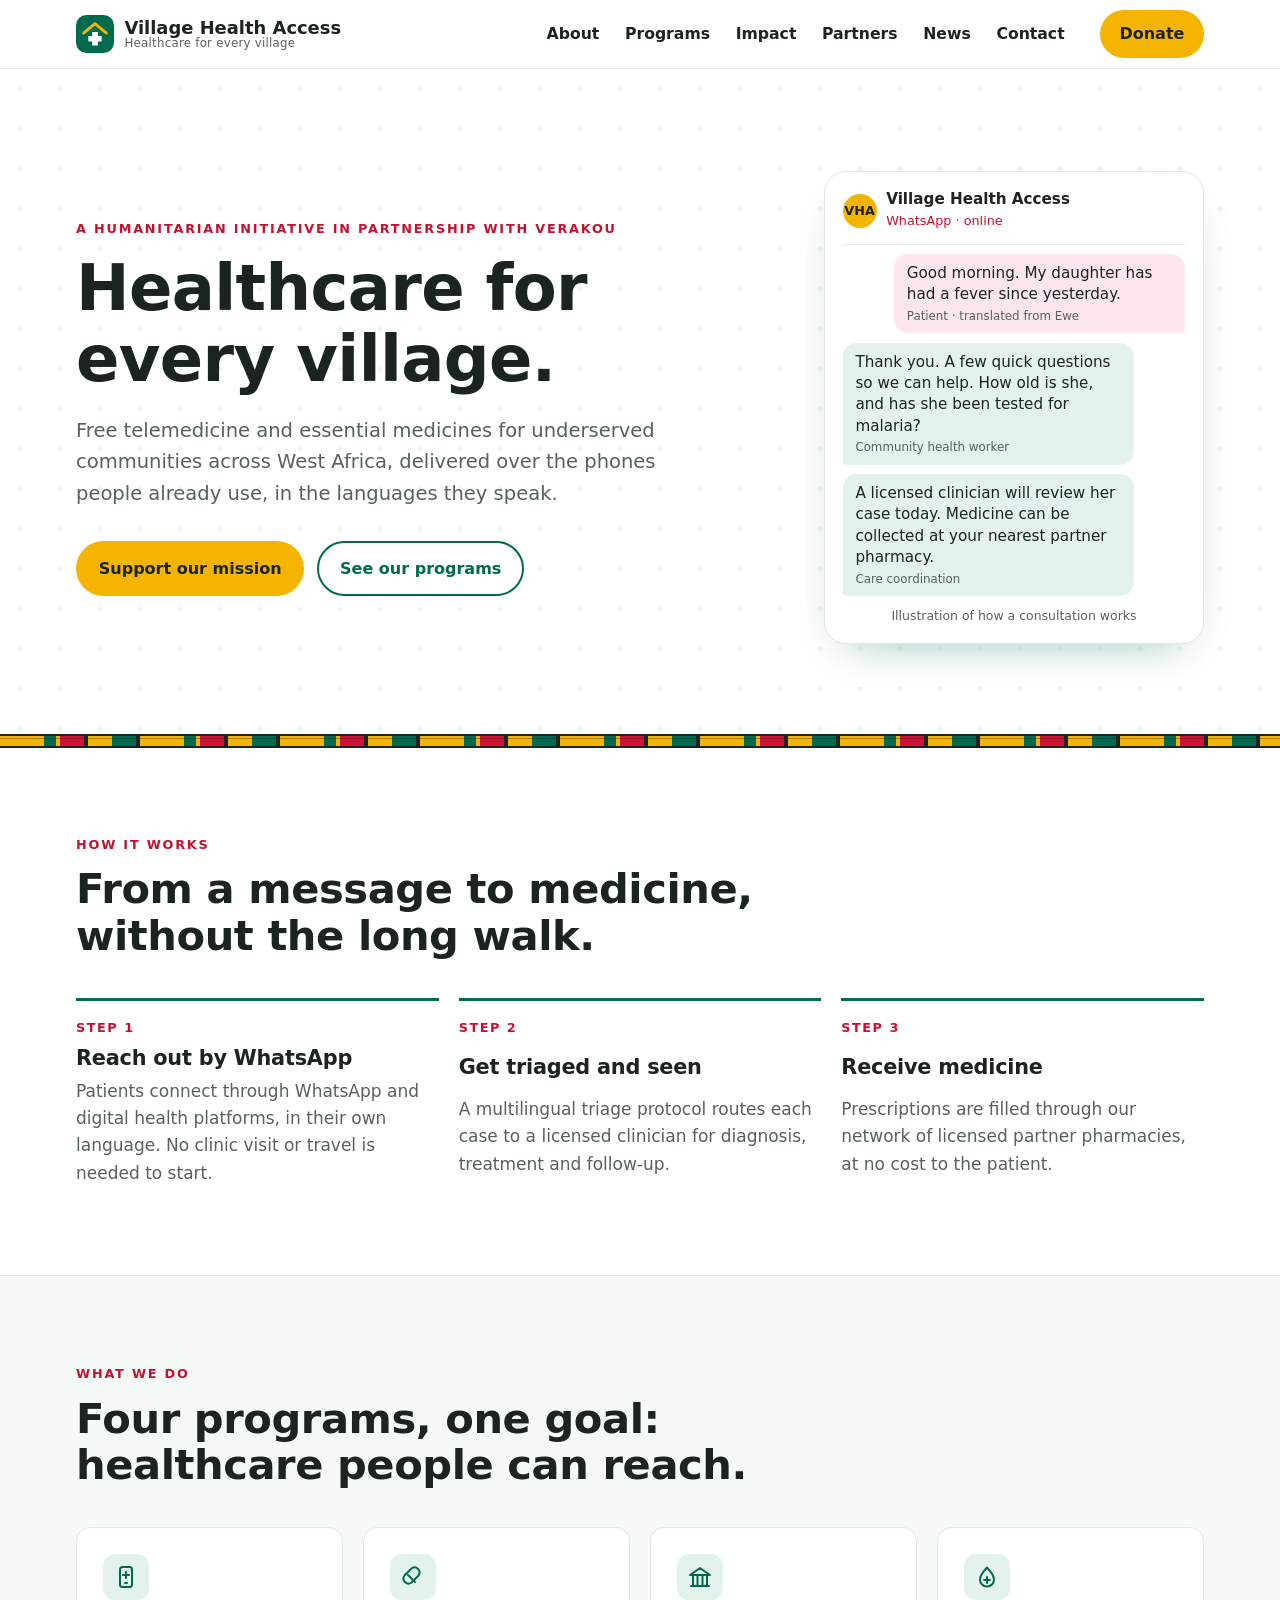
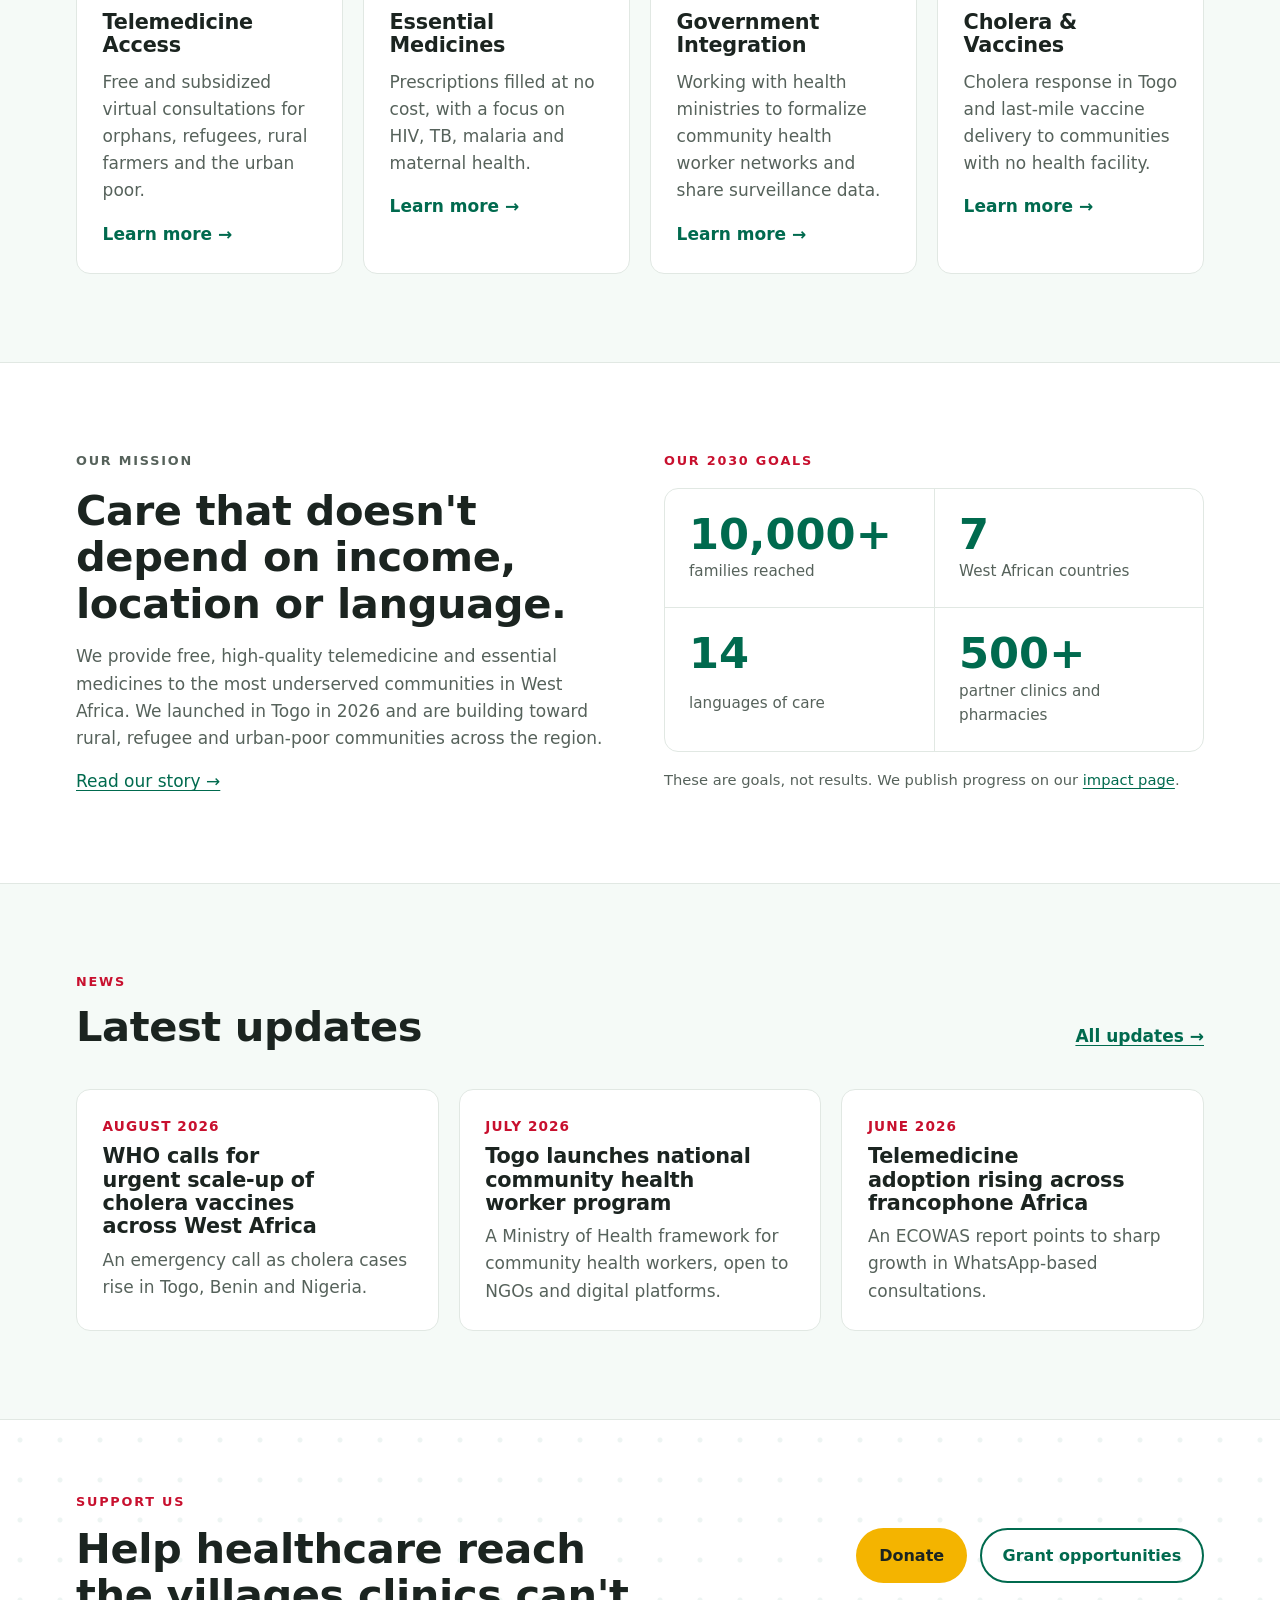
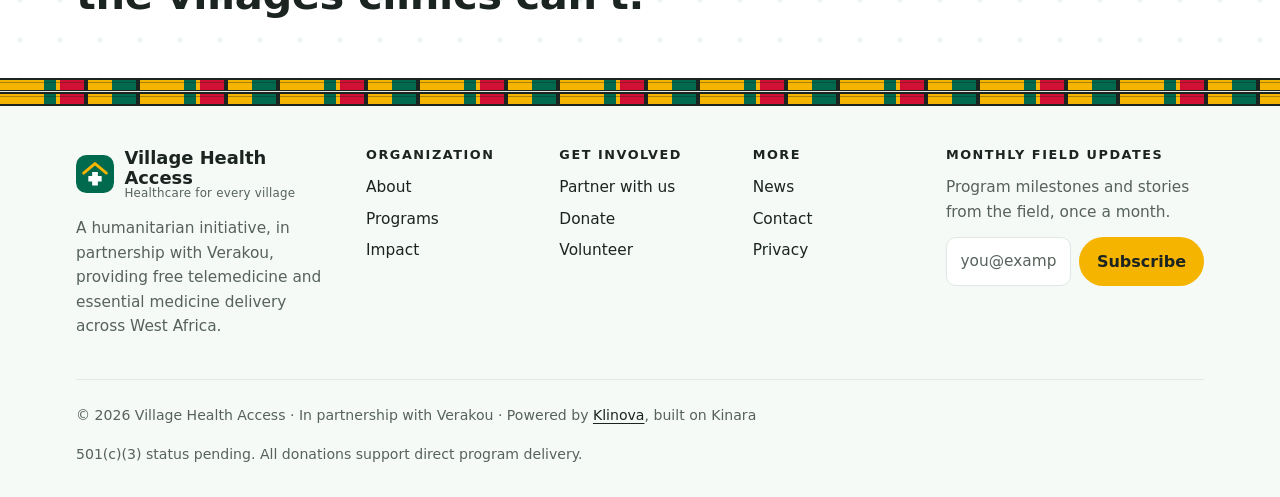
==== site/index.html @ e3d6b2ac "New Village Health Access website Co-Authored-By: Claude Opus 5.5 <noreply@anthropic.com> Claude-Ses" ====
<!doctype html>
<html lang="en">
<head>
<meta charset="utf-8">
<meta name="viewport" content="width=device-width, initial-scale=1, viewport-fit=cover">
<title>Village Health Access | Healthcare for every village</title>
<meta name="description" content="Free telemedicine and essential medicine delivery for underserved communities across West Africa. A humanitarian initiative launched in Togo in 2026.">
<link rel="canonical" href="https://villagehealthaccess.org/">
<meta property="og:type" content="website">
<meta property="og:site_name" content="Village Health Access">
<meta property="og:title" content="Village Health Access | Healthcare for every village">
<meta property="og:description" content="Free telemedicine and essential medicine delivery for underserved communities across West Africa. A humanitarian initiative launched in Togo in 2026.">
<meta property="og:url" content="https://villagehealthaccess.org/">
<meta property="og:image" content="https://villagehealthaccess.org/og.png">
<meta property="og:image:width" content="1200">
<meta property="og:image:height" content="630">
<meta property="og:image:alt" content="Village Health Access: healthcare for every village">
<meta name="twitter:card" content="summary_large_image">
<meta name="twitter:site" content="@villagehealthacc">
<meta name="theme-color" content="#ffffff">
<link rel="icon" href="/favicon.svg" type="image/svg+xml">
<link rel="apple-touch-icon" href="/apple-touch-icon.png">
<link rel="preload" href="/fonts/bricolage-grotesque-latin.woff2" as="font" type="font/woff2" crossorigin><link rel="preload" href="/fonts/source-sans-3-latin.woff2" as="font" type="font/woff2" crossorigin>
<style>@font-face {
  font-family: 'Bricolage Grotesque';
  font-style: normal;
  font-weight: 500 800;
  font-stretch: 100%;
  font-display: swap;
  src: url(/fonts/bricolage-grotesque-latin-ext.woff2) format('woff2');
  unicode-range: U+0100-02BA, U+02BD-02C5, U+02C7-02CC, U+02CE-02D7, U+02DD-02FF, U+0304, U+0308, U+0329, U+1D00-1DBF, U+1E00-1E9F, U+1EF2-1EFF, U+2020, U+20A0-20AB, U+20AD-20C4, U+2113, U+2C60-2C7F, U+A720-A7FF;
}
@font-face {
  font-family: 'Bricolage Grotesque';
  font-style: normal;
  font-weight: 500 800;
  font-stretch: 100%;
  font-display: swap;
  src: url(/fonts/bricolage-grotesque-latin.woff2) format('woff2');
  unicode-range: U+0000-00FF, U+0131, U+0152-0153, U+02BB-02BC, U+02C6, U+02DA, U+02DC, U+0304, U+0308, U+0329, U+2000-206F, U+20AC, U+2122, U+2191, U+2193, U+2212, U+2215, U+FEFF, U+FFFD;
}
@font-face {
  font-family: 'Source Sans 3';
  font-style: normal;
  font-weight: 400;
  font-display: swap;
  src: url(/fonts/source-sans-3-latin-ext.woff2) format('woff2');
  unicode-range: U+0100-02BA, U+02BD-02C5, U+02C7-02CC, U+02CE-02D7, U+02DD-02FF, U+0304, U+0308, U+0329, U+1D00-1DBF, U+1E00-1E9F, U+1EF2-1EFF, U+2020, U+20A0-20AB, U+20AD-20C4, U+2113, U+2C60-2C7F, U+A720-A7FF;
}
@font-face {
  font-family: 'Source Sans 3';
  font-style: normal;
  font-weight: 400;
  font-display: swap;
  src: url(/fonts/source-sans-3-latin.woff2) format('woff2');
  unicode-range: U+0000-00FF, U+0131, U+0152-0153, U+02BB-02BC, U+02C6, U+02DA, U+02DC, U+0304, U+0308, U+0329, U+2000-206F, U+20AC, U+2122, U+2191, U+2193, U+2212, U+2215, U+FEFF, U+FFFD;
}
@font-face {
  font-family: 'Source Sans 3';
  font-style: normal;
  font-weight: 500;
  font-display: swap;
  src: url(/fonts/source-sans-3-latin-ext.woff2) format('woff2');
  unicode-range: U+0100-02BA, U+02BD-02C5, U+02C7-02CC, U+02CE-02D7, U+02DD-02FF, U+0304, U+0308, U+0329, U+1D00-1DBF, U+1E00-1E9F, U+1EF2-1EFF, U+2020, U+20A0-20AB, U+20AD-20C4, U+2113, U+2C60-2C7F, U+A720-A7FF;
}
@font-face {
  font-family: 'Source Sans 3';
  font-style: normal;
  font-weight: 500;
  font-display: swap;
  src: url(/fonts/source-sans-3-latin.woff2) format('woff2');
  unicode-range: U+0000-00FF, U+0131, U+0152-0153, U+02BB-02BC, U+02C6, U+02DA, U+02DC, U+0304, U+0308, U+0329, U+2000-206F, U+20AC, U+2122, U+2191, U+2193, U+2212, U+2215, U+FEFF, U+FFFD;
}
@font-face {
  font-family: 'Source Sans 3';
  font-style: normal;
  font-weight: 600;
  font-display: swap;
  src: url(/fonts/source-sans-3-latin-ext.woff2) format('woff2');
  unicode-range: U+0100-02BA, U+02BD-02C5, U+02C7-02CC, U+02CE-02D7, U+02DD-02FF, U+0304, U+0308, U+0329, U+1D00-1DBF, U+1E00-1E9F, U+1EF2-1EFF, U+2020, U+20A0-20AB, U+20AD-20C4, U+2113, U+2C60-2C7F, U+A720-A7FF;
}
@font-face {
  font-family: 'Source Sans 3';
  font-style: normal;
  font-weight: 600;
  font-display: swap;
  src: url(/fonts/source-sans-3-latin.woff2) format('woff2');
  unicode-range: U+0000-00FF, U+0131, U+0152-0153, U+02BB-02BC, U+02C6, U+02DA, U+02DC, U+0304, U+0308, U+0329, U+2000-206F, U+20AC, U+2122, U+2191, U+2193, U+2212, U+2215, U+FEFF, U+FFFD;
}
@font-face {
  font-family: 'Source Sans 3';
  font-style: normal;
  font-weight: 700;
  font-display: swap;
  src: url(/fonts/source-sans-3-latin-ext.woff2) format('woff2');
  unicode-range: U+0100-02BA, U+02BD-02C5, U+02C7-02CC, U+02CE-02D7, U+02DD-02FF, U+0304, U+0308, U+0329, U+1D00-1DBF, U+1E00-1E9F, U+1EF2-1EFF, U+2020, U+20A0-20AB, U+20AD-20C4, U+2113, U+2C60-2C7F, U+A720-A7FF;
}
@font-face {
  font-family: 'Source Sans 3';
  font-style: normal;
  font-weight: 700;
  font-display: swap;
  src: url(/fonts/source-sans-3-latin.woff2) format('woff2');
  unicode-range: U+0000-00FF, U+0131, U+0152-0153, U+02BB-02BC, U+02C6, U+02DA, U+02DC, U+0304, U+0308, U+0329, U+2000-206F, U+20AC, U+2122, U+2191, U+2193, U+2212, U+2215, U+FEFF, U+FFFD;
}
/* Layout concept: one even indigo family. Soft tinted "adire" bands over a cool clean ground; content in a 1160px column; gold for calls to action, green for figures, a woven kente stripe as the signature. */
:root {
  --ink: #1b2420;
  --muted: #56625b;
  --bg: #ffffff;
  --surface: #ffffff;
  --line: #e1e8e3;
  --indigo: #006a4e;
  --indigo-deep: #004d38;
  --indigo-soft: #e3f2ec;
  --gold: #f4b400;
  --gold-ink: #1b2420;
  --leaf: #c8102e;
  --leaf-soft: #fde7ea;
  --band: #ffffff;
  --tint: #f5faf7;
  --red: #d21034;
  --on-indigo: #ffffff;
  --on-indigo-muted: #d6efe3;
  --ph-bg: #fff4d6;
  --ph-line: #c98a00;
  --link: #006a4e;
  --font-display: "Bricolage Grotesque", "Segoe UI", system-ui, sans-serif;
  --font-body: "Source Sans 3", "Segoe UI", system-ui, -apple-system, sans-serif;
  --radius: 14px;
  --wrap: 1160px;
}
@media (prefers-color-scheme: dark) {
  :root:not([data-theme="light"]) {
    --ink: #eef3f0; --muted: #a9b7af; --bg: #0f1412; --surface: #161d1a; --line: #2a3530;
    --indigo: #3fbf8f; --indigo-deep: #0a0f0d; --indigo-soft: #17302a;
    --gold: #ffd633; --gold-ink: #111612; --leaf: #ff6b7f; --leaf-soft: #3a1a20; --band: #0f1412; --tint: #131a17; --red: #ff4d63;
    --on-indigo: #0a120e; --on-indigo-muted: #a9b7af; --ph-bg: #3a2d08; --ph-line: #e0a52a; --link: #6fd3ad;
    color-scheme: dark;
  }
}
:root[data-theme="dark"] {
  --ink: #eef3f0; --muted: #a9b7af; --bg: #0f1412; --surface: #161d1a; --line: #2a3530;
    --indigo: #3fbf8f; --indigo-deep: #0a0f0d; --indigo-soft: #17302a;
    --gold: #ffd633; --gold-ink: #111612; --leaf: #ff6b7f; --leaf-soft: #3a1a20; --band: #0f1412; --tint: #131a17; --red: #ff4d63;
    --on-indigo: #0a120e; --on-indigo-muted: #a9b7af; --ph-bg: #3a2d08; --ph-line: #e0a52a; --link: #6fd3ad;
  color-scheme: dark;
}

* { box-sizing: border-box; }
html { scroll-behavior: smooth; }
@media (prefers-reduced-motion: reduce) { html { scroll-behavior: auto; } * { transition: none !important; } }
body {
  margin: 0; background: var(--bg); color: var(--ink);
  font-family: var(--font-body); font-size: 1.0625rem; line-height: 1.6;
  -webkit-font-smoothing: antialiased;
}
img, svg { max-width: 100%; }
a { color: var(--link); text-underline-offset: 3px; }
a:focus-visible, button:focus-visible, input:focus-visible, select:focus-visible, textarea:focus-visible {
  outline: 3px solid var(--gold); outline-offset: 2px; border-radius: 6px;
}
h1, h2, h3, h4 { font-family: var(--font-display); line-height: 1.12; margin: 0; text-wrap: balance; letter-spacing: -0.01em; }
h1 { font-size: clamp(2.3rem, 5.4vw, 4rem); font-weight: 700; }
h2 { font-size: clamp(1.75rem, 3.4vw, 2.6rem); font-weight: 700; }
h3 { font-size: 1.3rem; font-weight: 650; }
p { margin: 0; }
.wrap {
  max-width: var(--wrap); margin: 0 auto;
  padding-left: max(16px, env(safe-area-inset-left, 0px));
  padding-right: max(16px, env(safe-area-inset-right, 0px));
}
.eyebrow {
  font-size: .8rem; font-weight: 700; letter-spacing: .14em; text-transform: uppercase; color: var(--leaf);
}
.lead { font-size: 1.22rem; color: var(--muted); max-width: 62ch; }
.prose { display: grid; gap: 1rem; max-width: 66ch; }
.prose p { color: var(--muted); }
.muted { color: var(--muted); }
.small { font-size: .92rem; }

/* placeholder marker: anything Donald still needs to supply */
.ph {
  background: var(--ph-bg); border: 1px dashed var(--ph-line); border-radius: 6px;
  padding: .05em .4em; font-size: .92em; color: var(--ink);
}
.ph::before { content: "To confirm: "; font-weight: 700; }

/* skip + header */
.skip { position: absolute; left: -999px; top: 0; background: var(--gold); color: var(--gold-ink); padding: .6rem 1rem; z-index: 50; }
.skip:focus { left: 1rem; top: 1rem; }
body::before { content: ""; position: fixed; inset: 0 0 auto; height: env(safe-area-inset-top, 0px); z-index: 30; background: var(--surface); }
.site-header {
  position: sticky; top: env(safe-area-inset-top, 0px); z-index: 20;
  background: color-mix(in srgb, var(--surface) 92%, transparent);
  backdrop-filter: saturate(1.4) blur(10px);
  border-bottom: 1px solid var(--line);
}
.nav { display: flex; align-items: center; gap: 1.5rem; min-height: 68px; }
.brand { display: flex; align-items: center; gap: .65rem; text-decoration: none; color: var(--ink) !important; font-family: var(--font-display); font-weight: 700; font-size: 1.12rem; line-height: 1.1; }
.brand svg { width: 38px; height: 38px; flex: none; }
.brand small { display: block; font-family: var(--font-body); font-weight: 500; font-size: .74rem; color: var(--muted); letter-spacing: .02em; }
.nav-links { display: flex; gap: .2rem; margin-left: auto; list-style: none; padding: 0; margin-top: 0; margin-bottom: 0; }
.nav-links a {
  display: block; padding: .5rem .7rem; border-radius: 8px; text-decoration: none;
  color: var(--ink) !important; font-weight: 600; font-size: .98rem;
}
.nav-links a:hover { background: var(--indigo-soft); }
.nav-links a[aria-current="page"] { color: var(--leaf) !important; }
.menu-btn { display: none; margin-left: auto; background: none; border: 1px solid var(--line); border-radius: 10px; padding: .5rem .75rem; color: var(--ink); font: inherit; font-weight: 600; cursor: pointer; }

.btn {
  display: inline-flex; align-items: center; gap: .5rem; padding: .8rem 1.3rem; border-radius: 999px;
  font-weight: 700; font-size: 1rem; text-decoration: none; border: 2px solid transparent; cursor: pointer;
  font-family: var(--font-body); transition: transform .15s ease, background .15s ease;
}
.btn:hover { transform: translateY(-1px); }
.btn-gold { background: var(--gold); color: var(--gold-ink) !important; }
.btn-gold:hover { background: color-mix(in srgb, var(--gold) 88%, white); }
.btn-ghost { border-color: currentColor; color: var(--on-indigo) !important; background: transparent; }
.btn-line { border-color: var(--indigo); color: var(--indigo) !important; background: transparent; }
:root[data-theme="dark"] .btn-line { border-color: var(--on-indigo-muted); color: var(--ink) !important; }
@media (prefers-color-scheme: dark) { :root:not([data-theme="light"]) .btn-line { border-color: var(--on-indigo-muted); color: var(--ink) !important; } }
.nav .btn { padding: .6rem 1.1rem; }

/* hero band with adire-style resist-dye pattern */
.band {
  background-color: var(--indigo);
  background-image:
    radial-gradient(circle at 50% 50%, rgba(255,255,255,.07) 0 3px, transparent 4px),
    repeating-linear-gradient(45deg, rgba(255,255,255,.035) 0 2px, transparent 2px 22px),
    repeating-linear-gradient(-45deg, rgba(255,255,255,.035) 0 2px, transparent 2px 22px),
    linear-gradient(160deg, var(--indigo) 0%, var(--indigo-deep) 100%);
  background-size: 44px 44px, auto, auto, auto;
  color: var(--on-indigo);
}
.band .eyebrow { color: var(--gold); }
.band .lead { color: var(--on-indigo-muted); }
.band a:not(.btn) { color: var(--on-indigo); }
.hero { padding-block: clamp(3.5rem, 8vw, 6.5rem); }
.hero-grid { display: grid; grid-template-columns: 1.25fr .9fr; gap: 3rem; align-items: center; }
.hero-grid > * { min-width: 0; }
.hero h1 { margin-top: .8rem; }
.hero .lead { margin-top: 1.2rem; }
.actions { display: flex; flex-wrap: wrap; gap: .8rem; margin-top: 2rem; }
.page-hero { padding-block: clamp(3rem, 6vw, 4.5rem); }
.page-hero h1 { font-size: clamp(2rem, 4.6vw, 3.2rem); margin-top: .7rem; max-width: 22ch; }
.page-hero .lead { margin-top: 1rem; }

/* WhatsApp consultation mock in hero */
.chat {
  background: var(--surface); color: var(--ink); border-radius: 22px; padding: 1.1rem; max-width: 380px; margin-left: auto;
  box-shadow: 0 30px 60px -20px rgba(5, 8, 30, .55); display: grid; gap: .6rem; font-size: .95rem;
}
.chat-head { display: flex; align-items: center; gap: .6rem; padding-bottom: .7rem; border-bottom: 1px solid var(--line); }
.chat-head .dot { width: 34px; height: 34px; border-radius: 50%; background: var(--leaf); display: grid; place-items: center; color: #fff; font-weight: 700; font-size: .8rem; }
.chat-head b { display: block; line-height: 1.2; }
.chat-head span { font-size: .8rem; color: var(--leaf); }
.msg { padding: .55rem .8rem; border-radius: 14px; max-width: 85%; line-height: 1.4; }
.msg.in { background: var(--indigo-soft); border-bottom-left-radius: 4px; }
.msg.out { background: var(--leaf-soft); margin-left: auto; border-bottom-right-radius: 4px; }
.msg i { display: block; font-style: normal; font-size: .74rem; color: var(--muted); margin-top: .15rem; }
.chat-note { font-size: .78rem; color: var(--muted); text-align: center; }

/* sections */
.section { padding-block: clamp(3.5rem, 7vw, 5.5rem); }
.section-alt { background: var(--surface); border-block: 1px solid var(--line); }
.section-head { display: grid; gap: .7rem; margin-bottom: 2.4rem; max-width: 60ch; }
.grid { display: grid; gap: 1.25rem; }
.g2 { grid-template-columns: repeat(2, minmax(0, 1fr)); }
.g3 { grid-template-columns: repeat(3, minmax(0, 1fr)); }
.g4 { grid-template-columns: repeat(4, minmax(0, 1fr)); }
.card {
  background: var(--surface); border: 1px solid var(--line); border-radius: var(--radius);
  padding: 1.6rem; display: grid; gap: .7rem; align-content: start;
}
.section-alt .card { background: var(--bg); }
.card p { color: var(--muted); }
.card .more { font-weight: 700; text-decoration: none; margin-top: .3rem; }
.icon { width: 46px; height: 46px; border-radius: 12px; display: grid; place-items: center; background: var(--indigo-soft); color: var(--indigo); }
:root[data-theme="dark"] .icon { color: var(--gold); }
@media (prefers-color-scheme: dark) { :root:not([data-theme="light"]) .icon { color: var(--gold); } }
.icon svg { width: 24px; height: 24px; }

/* steps: real sequence of care */
.steps { display: grid; grid-template-columns: repeat(3, minmax(0, 1fr)); gap: 1.25rem; counter-reset: s; list-style: none; padding: 0; margin: 0; }
.steps li { counter-increment: s; border-top: 3px solid var(--leaf); padding-top: 1.1rem; display: grid; gap: .5rem; }
.steps li::before { content: "Step " counter(s); font-size: .8rem; font-weight: 700; letter-spacing: .12em; text-transform: uppercase; color: var(--leaf); }
.steps p { color: var(--muted); }

/* goals strip */
.goals { display: grid; grid-template-columns: repeat(4, minmax(0, 1fr)); gap: 0; border: 1px solid var(--line); border-radius: var(--radius); background: var(--surface); overflow: hidden; }
.goal { padding: 1.5rem; border-left: 1px solid var(--line); display: grid; gap: .2rem; }
.goal:first-child { border-left: 0; }
.goal b { font-family: var(--font-display); font-size: clamp(2rem, 3.6vw, 2.7rem); line-height: 1; color: var(--indigo); font-variant-numeric: tabular-nums; }
:root[data-theme="dark"] .goal b { color: var(--gold); }
@media (prefers-color-scheme: dark) { :root:not([data-theme="light"]) .goal b { color: var(--gold); } }
.goal span { color: var(--muted); font-size: .95rem; }
.tag { display: inline-block; font-size: .72rem; font-weight: 700; letter-spacing: .1em; text-transform: uppercase; padding: .2rem .55rem; border-radius: 999px; background: var(--indigo-soft); color: var(--muted); justify-self: start; }
.tag.live { background: var(--leaf-soft); color: var(--leaf); }

/* languages */
.chips { display: flex; flex-wrap: wrap; gap: .5rem; list-style: none; padding: 0; margin: 0; }
.chips li { padding: .45rem .9rem; border-radius: 999px; border: 1px solid var(--line); background: var(--surface); font-weight: 600; font-size: .95rem; }
.band .chips li { background: rgba(255,255,255,.08); border-color: rgba(255,255,255,.2); }

/* roadmap */
.roadmap { list-style: none; padding: 0; margin: 0; display: grid; gap: 0; border-left: 2px solid var(--line); margin-left: .5rem; }
.roadmap li { position: relative; padding: 0 0 1.6rem 1.8rem; display: grid; gap: .25rem; }
.roadmap li::before { content: ""; position: absolute; left: -9px; top: .35rem; width: 16px; height: 16px; border-radius: 50%; background: var(--surface); border: 3px solid var(--line); }
.roadmap li.live::before { background: var(--leaf); border-color: var(--leaf-soft); }
.roadmap .row { display: flex; flex-wrap: wrap; align-items: center; gap: .6rem; }
.roadmap h3 { font-size: 1.15rem; }
.roadmap .year { font-family: var(--font-display); font-weight: 700; color: var(--muted); font-variant-numeric: tabular-nums; }

/* bars */
.bars { display: grid; gap: .9rem; }
.bar { display: grid; grid-template-columns: 9.5rem 1fr 3rem; align-items: center; gap: .8rem; }
.bar-track { height: 14px; border-radius: 999px; background: var(--indigo-soft); overflow: hidden; }
.bar-fill { height: 100%; border-radius: 999px; background: var(--indigo); }
:root[data-theme="dark"] .bar-fill { background: var(--gold); }
@media (prefers-color-scheme: dark) { :root:not([data-theme="light"]) .bar-fill { background: var(--gold); } }
.bar b { text-align: right; font-variant-numeric: tabular-nums; }

/* program detail */
.program { display: grid; grid-template-columns: minmax(0, 1.3fr) minmax(0, 1fr); gap: 2.5rem; padding-block: 3rem; border-top: 1px solid var(--line); scroll-margin-top: 90px; }
.program:first-child { border-top: 0; padding-top: 0; }
.program .side { display: grid; gap: 1rem; align-content: start; }
.list { display: grid; gap: .45rem; padding-left: 1.2rem; margin: 0; color: var(--muted); }
.list li::marker { color: var(--leaf); }
.panel { background: var(--surface); border: 1px solid var(--line); border-radius: var(--radius); padding: 1.4rem; display: grid; gap: .7rem; }
.section-alt .panel { background: var(--bg); }

/* person */
.person { display: flex; gap: 1rem; align-items: flex-start; }
.avatar { width: 64px; height: 64px; border-radius: 50%; flex: none; display: grid; place-items: center; background: var(--indigo); color: var(--on-indigo); font-family: var(--font-display); font-weight: 700; font-size: 1.3rem; }
.avatar.open { background: transparent; border: 2px dashed var(--line); color: var(--muted); font-size: 1.6rem; }

/* donate */
.amounts { display: grid; grid-template-columns: repeat(3, minmax(0, 1fr)); gap: 1.25rem; }
.amount b { font-family: var(--font-display); font-size: 2.6rem; line-height: 1; color: var(--leaf); }
.notice { border-left: 4px solid var(--gold); background: var(--surface); padding: 1.2rem 1.4rem; border-radius: 0 var(--radius) var(--radius) 0; display: grid; gap: .4rem; }
.copy-row { display: flex; flex-wrap: wrap; align-items: center; gap: .6rem; }
.copy-row code { font-family: ui-monospace, SFMono-Regular, Menlo, monospace; font-size: .98rem; background: var(--indigo-soft); padding: .3rem .6rem; border-radius: 8px; user-select: all; overflow-wrap: anywhere; }
.copy-btn { font: inherit; font-size: .85rem; font-weight: 700; border: 1px solid var(--line); background: var(--surface); color: var(--ink); border-radius: 8px; padding: .3rem .7rem; cursor: pointer; }

/* forms */
form { display: grid; gap: 1rem; }
.field { display: grid; gap: .35rem; }
.field label { font-weight: 700; font-size: .95rem; }
.field label .req { color: var(--leaf); }
input, select, textarea {
  font: inherit; color: var(--ink); background: var(--bg); border: 1px solid var(--line); border-radius: 10px; padding: .7rem .85rem; width: 100%;
}
textarea { min-height: 140px; resize: vertical; }
.form-status { font-weight: 600; color: var(--leaf); min-height: 1.4em; }

/* news */
.post { display: grid; gap: .5rem; }
.post time { font-size: .85rem; font-weight: 700; letter-spacing: .08em; text-transform: uppercase; color: var(--leaf); }

/* cta band */
.cta { padding-block: clamp(3rem, 6vw, 4.5rem); }
.cta-inner { display: flex; flex-wrap: wrap; justify-content: space-between; align-items: center; gap: 2rem; }
.cta h2 { max-width: 20ch; }

/* footer */
.site-footer { background: var(--indigo-deep); color: var(--on-indigo-muted); padding-block: 3.5rem 2rem; font-size: .96rem; }
.site-footer a { color: var(--on-indigo) !important; text-decoration: none; }
.site-footer a:hover { text-decoration: underline; }
.foot-grid { display: grid; grid-template-columns: 1.6fr repeat(3, 1fr) 1.6fr; gap: 2rem; }
.foot-grid > * { min-width: 0; }
.foot-grid .foot-h { color: var(--on-indigo); font-family: var(--font-body); font-size: .8rem; letter-spacing: .12em; text-transform: uppercase; margin-bottom: .8rem; }
.foot-grid ul { list-style: none; padding: 0; margin: 0; display: grid; gap: .45rem; }
.foot-brand { color: var(--on-indigo) !important; }
.foot-brand small { color: var(--on-indigo-muted); }
.news-form { display: flex; gap: .5rem; }
.news-form input { background: rgba(255,255,255,.08); border-color: rgba(255,255,255,.2); color: var(--on-indigo); min-width: 0; }
.news-form input::placeholder { color: var(--on-indigo-muted); }
.news-form .btn { padding: .6rem 1rem; flex: none; }
.foot-base { border-top: 1px solid rgba(255,255,255,.12); margin-top: 2.5rem; padding-top: 1.5rem; display: flex; flex-wrap: wrap; justify-content: space-between; gap: 1rem; font-size: .88rem; }

/* responsive */
@media (max-width: 1020px) {
  .menu-btn { display: inline-block; }
  .nav { flex-wrap: wrap; }
  .nav-links { display: none; flex-basis: 100%; flex-direction: column; padding-bottom: 1rem; margin-left: 0; }
  .nav-links.open { display: flex; }
  .nav > .btn { display: none; }
  .foot-grid { grid-template-columns: 1fr 1fr 1fr; }
  .foot-grid > :first-child, .foot-grid > :last-child { grid-column: 1 / -1; }
}
@media (max-width: 860px) {
  .hero-grid, .program, .g2 { grid-template-columns: 1fr; }
  .chat { margin: 0; }
  .g3, .g4, .steps, .amounts { grid-template-columns: 1fr 1fr; }
  .goals { grid-template-columns: 1fr 1fr; }
  .goal:nth-child(3) { border-left: 0; }
  .goal:nth-child(n+3) { border-top: 1px solid var(--line); }
}
@media (max-width: 560px) {
  .g3, .g4, .steps, .amounts { grid-template-columns: 1fr; }
  .bar { grid-template-columns: 7rem 1fr 2.6rem; gap: .5rem; }
  .foot-grid { grid-template-columns: 1fr 1fr; }
  .brand small { display: none; }
}
.amount-picker [aria-pressed="true"] { background: var(--indigo); color: var(--on-indigo) !important; border-color: var(--indigo); }
.amount-picker form { margin-top: .4rem; }
.goals.two { grid-template-columns: repeat(2, minmax(0, 1fr)); }
.goals.two .goal:nth-child(3) { border-left: 0; }
.goals.two .goal:nth-child(n+3) { border-top: 1px solid var(--line); }
.section-head { max-width: 760px; }

/* even-tone treatment: light bands and footer, accents kept within the indigo family */
.band {
  background-color: var(--band);
  background-image:
    radial-gradient(circle at 50% 50%, color-mix(in srgb, var(--indigo) 9%, transparent) 0 2.5px, transparent 3.5px),
    repeating-linear-gradient(45deg, color-mix(in srgb, var(--indigo) 4%, transparent) 0 1px, transparent 1px 22px),
    repeating-linear-gradient(-45deg, color-mix(in srgb, var(--indigo) 4%, transparent) 0 1px, transparent 1px 22px);
  background-size: 44px 44px, auto, auto;
  color: var(--ink);
  border-bottom: 1px solid var(--line);
}
.band .eyebrow { color: var(--leaf); }
.band .lead { color: var(--muted); }
.band a:not(.btn) { color: var(--link); }
.btn-ghost { border-color: var(--gold); color: var(--gold) !important; }
.band .chips li { background: var(--surface); border-color: var(--line); }
.chat { box-shadow: 0 20px 45px -25px color-mix(in srgb, var(--indigo) 45%, transparent); border: 1px solid var(--line); }
.chat-head .dot { color: var(--gold-ink); background: var(--gold); }
.cta { border-top: 1px solid var(--line); }
.site-footer { background: var(--band); color: var(--muted); border-top: 1px solid var(--line); }
.site-footer a, .foot-brand { color: var(--ink) !important; }
.foot-grid .foot-h { color: var(--ink); }
.foot-brand small { color: var(--muted); }
.news-form input { background: var(--surface); border-color: var(--line); color: var(--ink); }
.news-form input::placeholder { color: var(--muted); }
.foot-base { border-top-color: var(--line); }
.partner-line { display: inline-flex; align-items: center; gap: .5rem; font-weight: 600; color: var(--muted); }

/* vibrant treatment: warm adire pattern + kente stripe */
.band {
  background-image:
    radial-gradient(circle at 50% 50%, color-mix(in srgb, var(--leaf) 12%, transparent) 0 2.5px, transparent 3.5px),
    repeating-linear-gradient(45deg, color-mix(in srgb, var(--leaf) 5%, transparent) 0 1px, transparent 1px 22px),
    repeating-linear-gradient(-45deg, color-mix(in srgb, var(--leaf) 5%, transparent) 0 1px, transparent 1px 22px);
}
.band, .site-footer { position: relative; }
.band::after, .site-footer::before {
  content: ""; position: absolute; left: 0; right: 0; height: 6px;
  background: repeating-linear-gradient(90deg, var(--indigo) 0 56px, var(--gold) 56px 84px, var(--red) 84px 112px, var(--gold) 112px 126px, var(--ink) 126px 132px);
}
.band::after { bottom: -1px; }
.site-footer::before { top: 0; }
.band { border-bottom: 0; }
.cta { border-top: 0; }
.btn-ghost { border-color: var(--indigo); color: var(--indigo) !important; }
.steps li { border-top-color: var(--gold); }
.amount b { color: var(--indigo); }
.post time, .tag.live { color: var(--leaf); }

/* Togo flag treatment: white ground, flag stripe (green/yellow bands with red canton) */
.band { background-image:
    radial-gradient(circle at 50% 50%, color-mix(in srgb, var(--indigo) 7%, transparent) 0 2px, transparent 3px);
  background-size: 40px 40px; }
.section-alt, .site-footer { background: var(--tint); }
.band::after, .site-footer::before {
  height: 10px;
  background:
    linear-gradient(var(--red), var(--red)) left / 72px 100% no-repeat,
    linear-gradient(to bottom, var(--indigo) 0 20%, var(--gold) 20% 40%, var(--indigo) 40% 60%, var(--gold) 60% 80%, var(--indigo) 80% 100%);
}
.steps li { border-top-color: var(--indigo); }
.list li::marker { color: var(--indigo); }

/* kente stripe replaces the flag stripe */
.band::after, .site-footer::before {
  height: 14px;
  background:
    linear-gradient(to bottom, var(--ink) 0 2px, transparent 2px 12px, var(--ink) 12px 14px),
    repeating-linear-gradient(to bottom, transparent 0 4px, color-mix(in srgb, var(--ink) 35%, transparent) 4px 5px, transparent 5px 9px),
    repeating-linear-gradient(90deg,
      var(--gold) 0 44px, var(--indigo) 44px 56px, var(--gold) 56px 60px, var(--red) 60px 84px,
      var(--ink) 84px 88px, var(--gold) 88px 112px, var(--indigo) 112px 136px, var(--ink) 136px 140px);
}
.sr-only { position: absolute; width: 1px; height: 1px; padding: 0; margin: -1px; overflow: hidden; clip: rect(0 0 0 0); white-space: nowrap; border: 0; }
.h3 { font-size: 1.3rem; font-weight: 650; }
.foot-base a { text-decoration: underline !important; }
:root .amount-picker .btn.btn-line[aria-pressed="true"] { background: var(--indigo); color: var(--on-indigo) !important; border-color: var(--indigo); }
.prose { align-content: start; }
</style>
<script type="application/ld+json">{"@context":"https://schema.org","@type":"NGO","name":"Village Health Access","url":"https://villagehealthaccess.org","logo":"https://villagehealthaccess.org/icon-512.png","description":"Free telemedicine and essential medicine delivery for underserved communities across West Africa.","email":"contact@villagehealthaccess.org","areaServed":["Togo","Ghana","Benin","Nigeria","Burkina Faso","Côte d'Ivoire","Senegal"],"foundingLocation":"Togo","sameAs":["https://x.com/villagehealthacc","https://linkedin.com/company/village-health-access"]}</script>
</head>
<body>
<a class="skip" href="#main">Skip to content</a>
<header class="site-header"><nav class="wrap nav" aria-label="Main">
  <a class="brand" href="/" aria-label="Village Health Access home"><svg viewBox="0 0 40 40" aria-hidden="true" xmlns="http://www.w3.org/2000/svg"><rect width="40" height="40" rx="11" fill="#006a4e"/><path d="M8 19 20 9l12 10" fill="none" stroke="#f4b400" stroke-width="3" stroke-linecap="round" stroke-linejoin="round"/><path d="M17 18h6v4h4v6h-4v4h-6v-4h-4v-6h4z" fill="#ffffff"/></svg><span>Village Health Access<small>Healthcare for every village</small></span></a>
  <button class="menu-btn" type="button" aria-expanded="false" aria-controls="nav-links">Menu</button>
  <ul class="nav-links" id="nav-links"><li><a href="/about">About</a></li><li><a href="/programs">Programs</a></li><li><a href="/impact">Impact</a></li><li><a href="/partners">Partners</a></li><li><a href="/news">News</a></li><li><a href="/contact">Contact</a></li></ul>
  <a class="btn btn-gold" href="/donate">Donate</a>
</nav></header>
<main id="main">
<section class="band hero"><div class="wrap hero-grid">
  <div>
    <p class="eyebrow">A humanitarian initiative in partnership with Verakou</p>
    <h1>Healthcare for every village.</h1>
    <p class="lead">Free telemedicine and essential medicines for underserved communities across West Africa, delivered over the phones people already use, in the languages they speak.</p>
    <div class="actions"><a class="btn btn-gold" href="/donate">Support our mission</a><a class="btn btn-ghost" href="/programs">See our programs</a></div>
  </div>
  <div class="chat" role="img" aria-label="Illustration of a WhatsApp consultation ">
    <div class="chat-head"><span class="dot">VHA</span><div><b>Village Health Access</b><span>WhatsApp · online</span></div></div>
    <div class="msg out">Good morning. My daughter has had a fever since yesterday.<i>Patient · translated from Ewe</i></div>
    <div class="msg in">Thank you. A few quick questions so we can help. How old is she, and has she been tested for malaria?<i>Community health worker</i></div>
    <div class="msg in">A licensed clinician will review her case today. Medicine can be collected at your nearest partner pharmacy.<i>Care coordination</i></div>
    <p class="chat-note">Illustration of how a consultation works</p>
  </div>
</div></section>

<section class="section"><div class="wrap">
  <div class="section-head"><p class="eyebrow">How it works</p><h2>From a message to medicine, without the long walk.</h2></div>
  <ol class="steps">
    <li><h3>Reach out by WhatsApp</h3><p>Patients connect through WhatsApp and digital health platforms, in their own language. No clinic visit or travel is needed to start.</p></li>
    <li><h3>Get triaged and seen</h3><p>A multilingual triage protocol routes each case to a licensed clinician for diagnosis, treatment and follow-up.</p></li>
    <li><h3>Receive medicine</h3><p>Prescriptions are filled through our network of licensed partner pharmacies, at no cost to the patient.</p></li>
  </ol>
</div></section>

<section class="section section-alt"><div class="wrap">
  <div class="section-head"><p class="eyebrow">What we do</p><h2>Four programs, one goal: healthcare people can reach.</h2></div>
  <div class="grid g4">
    <article class="card"><span class="icon"><svg viewBox="0 0 24 24" fill="none" stroke="currentColor" stroke-width="2" stroke-linecap="round" stroke-linejoin="round" aria-hidden="true"><rect x="6" y="2" width="12" height="20" rx="2.5"/><path d="M11 18h2"/><path d="M12 7v6M9 10h6"/></svg></span><h3>Telemedicine Access</h3><p>Free and subsidized virtual consultations for orphans, refugees, rural farmers and the urban poor.</p><a class="more" href="/programs#telemedicine">Learn more →</a></article>
    <article class="card"><span class="icon"><svg viewBox="0 0 24 24" fill="none" stroke="currentColor" stroke-width="2" stroke-linecap="round" stroke-linejoin="round" aria-hidden="true"><path d="M10.5 3.5a5 5 0 0 1 7 7l-7 7a5 5 0 0 1-7-7z"/><path d="m7 10 7 7"/></svg></span><h3>Essential Medicines</h3><p>Prescriptions filled at no cost, with a focus on HIV, TB, malaria and maternal health.</p><a class="more" href="/programs#medicines">Learn more →</a></article>
    <article class="card"><span class="icon"><svg viewBox="0 0 24 24" fill="none" stroke="currentColor" stroke-width="2" stroke-linecap="round" stroke-linejoin="round" aria-hidden="true"><path d="M3 21h18M5 21V10M19 21V10M9.5 21V10M14.5 21V10M2 10l10-7 10 7z"/></svg></span><h3>Government Integration</h3><p>Working with health ministries to formalize community health worker networks and share surveillance data.</p><a class="more" href="/programs#government">Learn more →</a></article>
    <article class="card"><span class="icon"><svg viewBox="0 0 24 24" fill="none" stroke="currentColor" stroke-width="2" stroke-linecap="round" stroke-linejoin="round" aria-hidden="true"><path d="M12 2.5S5 10 5 14.5a7 7 0 0 0 14 0C19 10 12 2.5 12 2.5z"/><path d="M9 15h6M12 12v6"/></svg></span><h3>Cholera &amp; Vaccines</h3><p>Cholera response in Togo and last-mile vaccine delivery to communities with no health facility.</p><a class="more" href="/programs#cholera">Learn more →</a></article>
  </div>
</div></section>

<section class="section"><div class="wrap">
  <div class="grid g2" style="gap:3rem;align-items:start">
    <div class="prose">
      <p class="eyebrow">Our mission</p>
      <h2>Care that doesn't depend on income, location or language.</h2>
      <p>We provide free, high-quality telemedicine and essential medicines to the most underserved communities in West Africa. We launched in Togo in 2026 and are building toward rural, refugee and urban-poor communities across the region.</p>
      <p><a href="/about">Read our story →</a></p>
    </div>
    <div style="display:grid;gap:1rem">
      <p class="eyebrow">Our 2030 goals</p>
      <div class="goals two">
  <div class="goal"><b>10,000+</b><span>families reached</span></div>
  <div class="goal"><b>7</b><span>West African countries</span></div>
  <div class="goal"><b>14</b><span>languages of care</span></div>
  <div class="goal"><b>500+</b><span>partner clinics and pharmacies</span></div>
</div>
      <p class="small muted">These are goals, not results. We publish progress on our <a href="/impact">impact page</a>.</p>
    </div>
  </div>
</div></section>

<section class="section section-alt"><div class="wrap">
  <div class="section-head" style="grid-template-columns:1fr auto;max-width:none;align-items:end"><div style="display:grid;gap:.7rem"><p class="eyebrow">News</p><h2>Latest updates</h2></div><a class="more" style="font-weight:700" href="/news">All updates →</a></div>
  <div class="grid g3">
    <article class="card post"><time datetime="2026-08">August 2026</time><h3>WHO calls for urgent scale-up of cholera vaccines across West Africa</h3><p>An emergency call as cholera cases rise in Togo, Benin and Nigeria.</p></article>
    <article class="card post"><time datetime="2026-07">July 2026</time><h3>Togo launches national community health worker program</h3><p>A Ministry of Health framework for community health workers, open to NGOs and digital platforms.</p></article>
    <article class="card post"><time datetime="2026-06">June 2026</time><h3>Telemedicine adoption rising across francophone Africa</h3><p>An ECOWAS report points to sharp growth in WhatsApp-based consultations.</p></article>
  </div>
</div></section>
<section class="band cta"><div class="wrap cta-inner">
  <div style="display:grid;gap:.8rem"><p class="eyebrow">Support us</p><h2>Help healthcare reach the villages clinics can't.</h2></div>
  <div class="actions" style="margin:0"><a class="btn btn-gold" href="/donate">Donate</a><a class="btn btn-ghost" href="/donate#grants">Grant opportunities</a></div>
</div></section>
</main>
<footer class="site-footer"><div class="wrap">
  <div class="foot-grid">
    <div>
      <a class="brand foot-brand" href="/"><svg viewBox="0 0 40 40" aria-hidden="true" xmlns="http://www.w3.org/2000/svg"><rect width="40" height="40" rx="11" fill="#006a4e"/><path d="M8 19 20 9l12 10" fill="none" stroke="#f4b400" stroke-width="3" stroke-linecap="round" stroke-linejoin="round"/><path d="M17 18h6v4h4v6h-4v4h-6v-4h-4v-6h4z" fill="#ffffff"/></svg><span>Village Health Access<small>Healthcare for every village</small></span></a>
      <p style="margin-top:1rem">A humanitarian initiative, in partnership with Verakou, providing free telemedicine and essential medicine delivery across West Africa.</p>
    </div>
    <div><h2 class="foot-h">Organization</h2><ul><li><a href="/about">About</a></li><li><a href="/programs">Programs</a></li><li><a href="/impact">Impact</a></li></ul></div>
    <div><h2 class="foot-h">Get involved</h2><ul><li><a href="/partners">Partner with us</a></li><li><a href="/donate">Donate</a></li><li><a href="/contact">Volunteer</a></li></ul></div>
    <div><h2 class="foot-h">More</h2><ul><li><a href="/news">News</a></li><li><a href="/contact">Contact</a></li><li><a href="/privacy">Privacy</a></li></ul></div>
    <div>
      <h2 class="foot-h">Monthly field updates</h2>
      <p style="margin-bottom:.8rem">Program milestones and stories from the field, once a month.</p>
      <form class="news-form" data-mailto="contact@villagehealthaccess.org" data-subject="Newsletter sign-up">
        <label for="news-email" class="sr-only">Email address</label>
        <input id="news-email" name="email" type="email" placeholder="you@example.org" required>
        <button class="btn btn-gold" type="submit">Subscribe</button>
      </form>
      <p class="form-status small" aria-live="polite"></p>
    </div>
  </div>
  <div class="foot-base">
    <span>© 2026 Village Health Access · In partnership with Verakou · Powered by <a href="https://klinova.co">Klinova</a>, built on Kinara</span>
    <span>501(c)(3) status pending. All donations support direct program delivery.</span>
  </div>
</div></footer>
<script src="/site.js" defer></script>
</body>
</html>
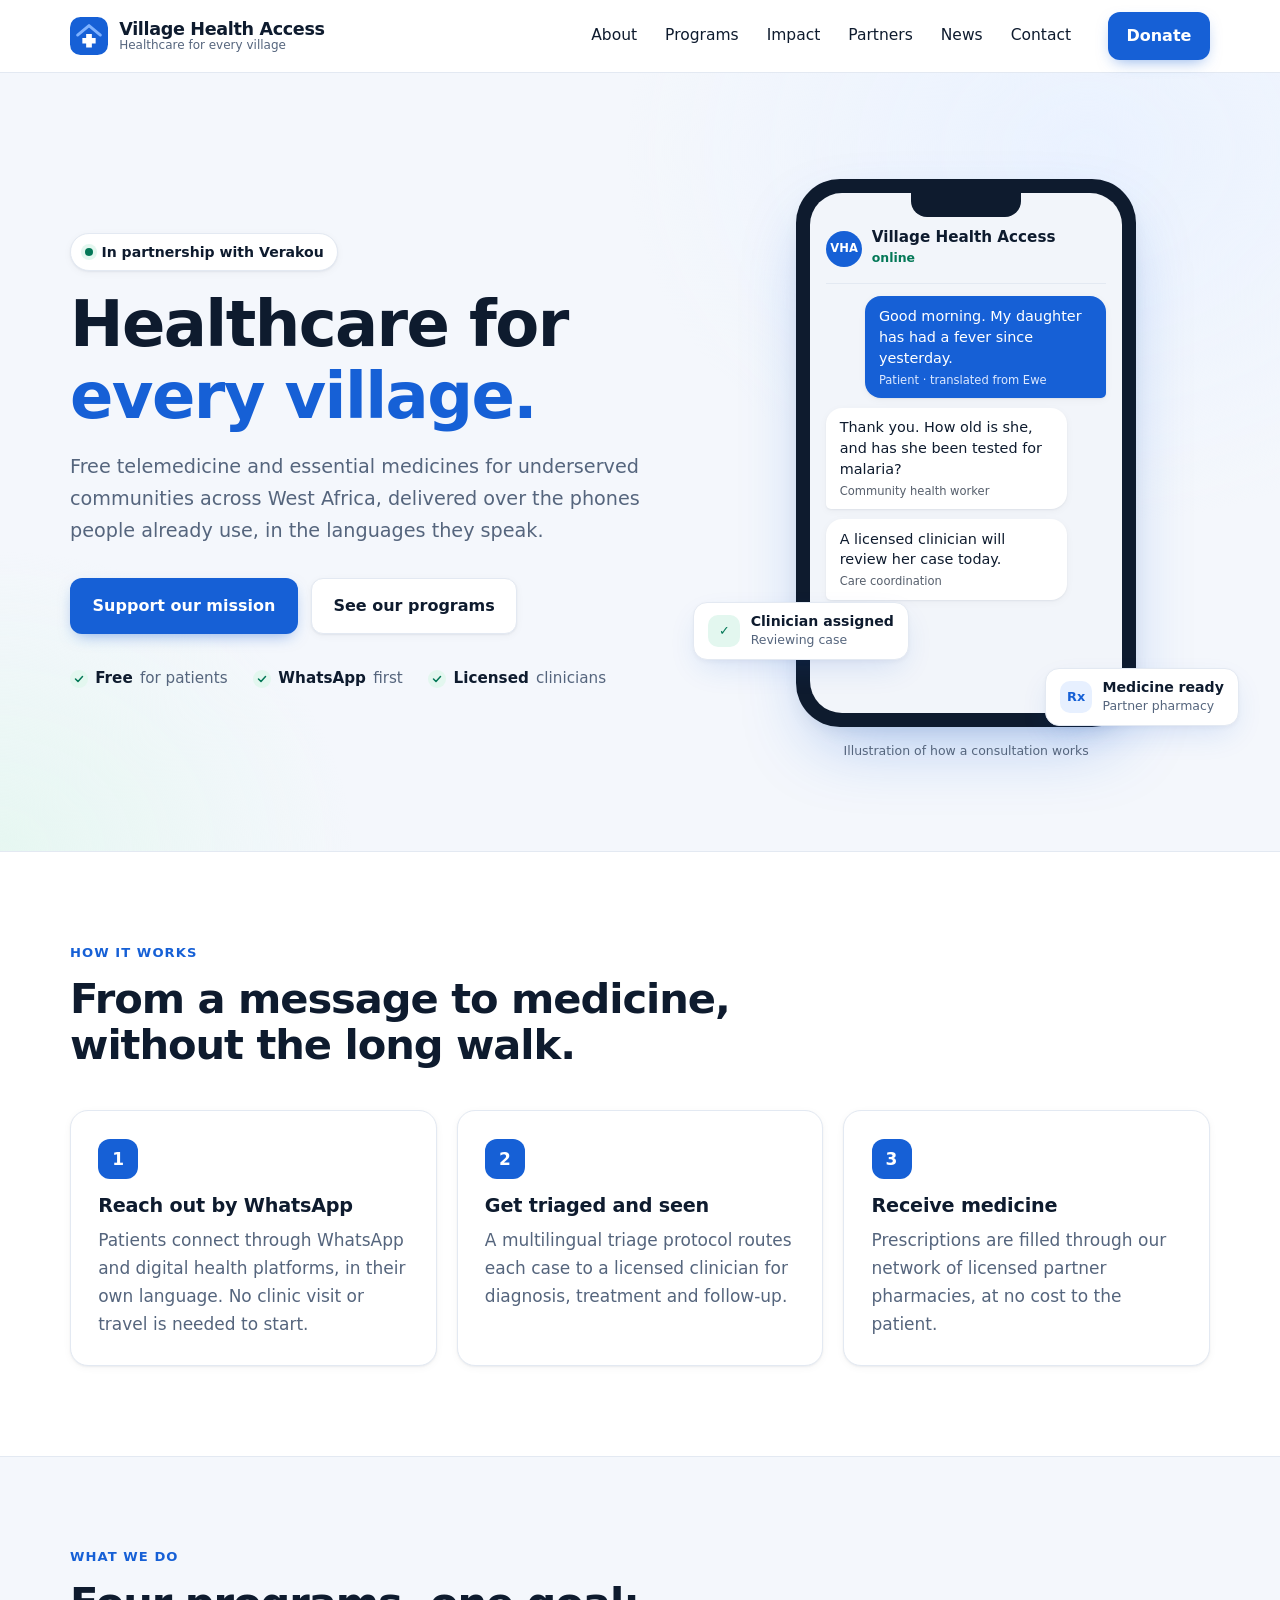
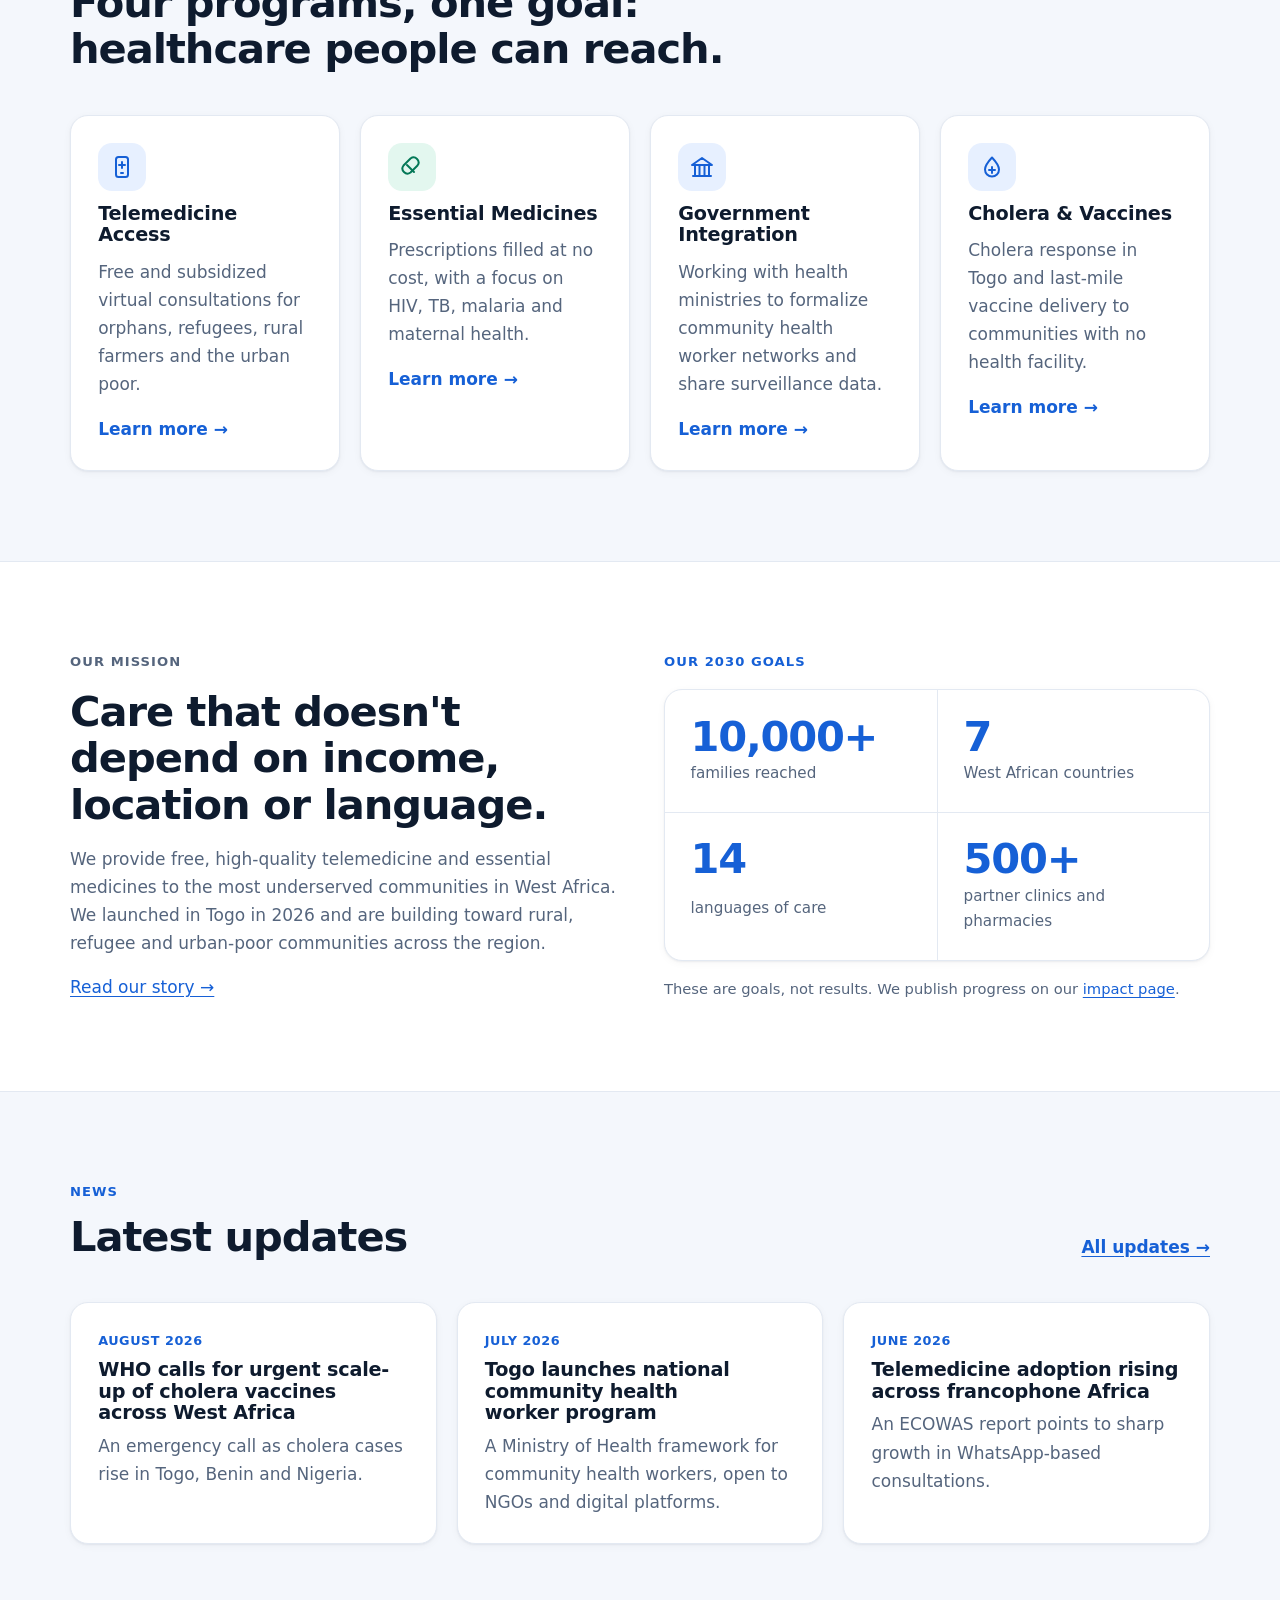
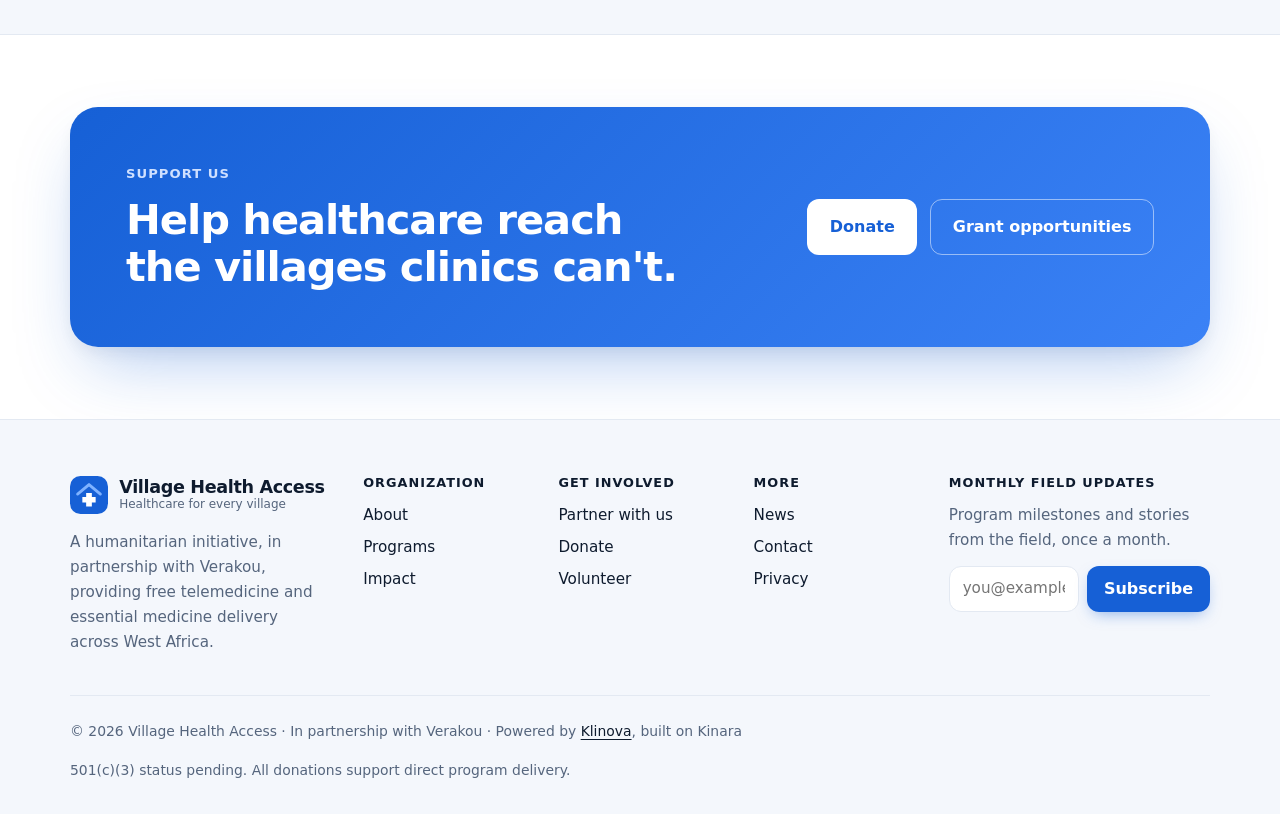
==== commit 9c71a24a: "Redesign: clean health-tech look (white, blue, rounded cards, phone hero) Co-Authored-By: Claude Opu" ====
--- a/site/index.html
+++ b/site/index.html
@@ -20,365 +20,320 @@
 <meta name="theme-color" content="#ffffff">
 <link rel="icon" href="/favicon.svg" type="image/svg+xml">
 <link rel="apple-touch-icon" href="/apple-touch-icon.png">
-<link rel="preload" href="/fonts/bricolage-grotesque-latin.woff2" as="font" type="font/woff2" crossorigin><link rel="preload" href="/fonts/source-sans-3-latin.woff2" as="font" type="font/woff2" crossorigin>
+<link rel="preload" href="/fonts/plus-jakarta-sans-latin.woff2" as="font" type="font/woff2" crossorigin><link rel="preload" href="/fonts/inter-latin.woff2" as="font" type="font/woff2" crossorigin>
 <style>@font-face {
-  font-family: 'Bricolage Grotesque';
+  font-family: 'Inter';
+  font-style: normal;
+  font-weight: 400 700;
+  font-display: swap;
+  src: url(/fonts/inter-latin-ext.woff2) format('woff2');
+  unicode-range: U+0100-02BA, U+02BD-02C5, U+02C7-02CC, U+02CE-02D7, U+02DD-02FF, U+0304, U+0308, U+0329, U+1D00-1DBF, U+1E00-1E9F, U+1EF2-1EFF, U+2020, U+20A0-20AB, U+20AD-20C4, U+2113, U+2C60-2C7F, U+A720-A7FF;
+}
+@font-face {
+  font-family: 'Inter';
+  font-style: normal;
+  font-weight: 400 700;
+  font-display: swap;
+  src: url(/fonts/inter-latin.woff2) format('woff2');
+  unicode-range: U+0000-00FF, U+0131, U+0152-0153, U+02BB-02BC, U+02C6, U+02DA, U+02DC, U+0304, U+0308, U+0329, U+2000-206F, U+20AC, U+2122, U+2191, U+2193, U+2212, U+2215, U+FEFF, U+FFFD;
+}
+@font-face {
+  font-family: 'Plus Jakarta Sans';
   font-style: normal;
   font-weight: 500 800;
-  font-stretch: 100%;
   font-display: swap;
-  src: url(/fonts/bricolage-grotesque-latin-ext.woff2) format('woff2');
+  src: url(/fonts/plus-jakarta-sans-latin-ext.woff2) format('woff2');
   unicode-range: U+0100-02BA, U+02BD-02C5, U+02C7-02CC, U+02CE-02D7, U+02DD-02FF, U+0304, U+0308, U+0329, U+1D00-1DBF, U+1E00-1E9F, U+1EF2-1EFF, U+2020, U+20A0-20AB, U+20AD-20C4, U+2113, U+2C60-2C7F, U+A720-A7FF;
 }
 @font-face {
-  font-family: 'Bricolage Grotesque';
+  font-family: 'Plus Jakarta Sans';
   font-style: normal;
   font-weight: 500 800;
-  font-stretch: 100%;
   font-display: swap;
-  src: url(/fonts/bricolage-grotesque-latin.woff2) format('woff2');
+  src: url(/fonts/plus-jakarta-sans-latin.woff2) format('woff2');
   unicode-range: U+0000-00FF, U+0131, U+0152-0153, U+02BB-02BC, U+02C6, U+02DA, U+02DC, U+0304, U+0308, U+0329, U+2000-206F, U+20AC, U+2122, U+2191, U+2193, U+2212, U+2215, U+FEFF, U+FFFD;
 }
-@font-face {
-  font-family: 'Source Sans 3';
-  font-style: normal;
-  font-weight: 400;
-  font-display: swap;
-  src: url(/fonts/source-sans-3-latin-ext.woff2) format('woff2');
-  unicode-range: U+0100-02BA, U+02BD-02C5, U+02C7-02CC, U+02CE-02D7, U+02DD-02FF, U+0304, U+0308, U+0329, U+1D00-1DBF, U+1E00-1E9F, U+1EF2-1EFF, U+2020, U+20A0-20AB, U+20AD-20C4, U+2113, U+2C60-2C7F, U+A720-A7FF;
-}
-@font-face {
-  font-family: 'Source Sans 3';
-  font-style: normal;
-  font-weight: 400;
-  font-display: swap;
-  src: url(/fonts/source-sans-3-latin.woff2) format('woff2');
-  unicode-range: U+0000-00FF, U+0131, U+0152-0153, U+02BB-02BC, U+02C6, U+02DA, U+02DC, U+0304, U+0308, U+0329, U+2000-206F, U+20AC, U+2122, U+2191, U+2193, U+2212, U+2215, U+FEFF, U+FFFD;
-}
-@font-face {
-  font-family: 'Source Sans 3';
-  font-style: normal;
-  font-weight: 500;
-  font-display: swap;
-  src: url(/fonts/source-sans-3-latin-ext.woff2) format('woff2');
-  unicode-range: U+0100-02BA, U+02BD-02C5, U+02C7-02CC, U+02CE-02D7, U+02DD-02FF, U+0304, U+0308, U+0329, U+1D00-1DBF, U+1E00-1E9F, U+1EF2-1EFF, U+2020, U+20A0-20AB, U+20AD-20C4, U+2113, U+2C60-2C7F, U+A720-A7FF;
-}
-@font-face {
-  font-family: 'Source Sans 3';
-  font-style: normal;
-  font-weight: 500;
-  font-display: swap;
-  src: url(/fonts/source-sans-3-latin.woff2) format('woff2');
-  unicode-range: U+0000-00FF, U+0131, U+0152-0153, U+02BB-02BC, U+02C6, U+02DA, U+02DC, U+0304, U+0308, U+0329, U+2000-206F, U+20AC, U+2122, U+2191, U+2193, U+2212, U+2215, U+FEFF, U+FFFD;
-}
-@font-face {
-  font-family: 'Source Sans 3';
-  font-style: normal;
-  font-weight: 600;
-  font-display: swap;
-  src: url(/fonts/source-sans-3-latin-ext.woff2) format('woff2');
-  unicode-range: U+0100-02BA, U+02BD-02C5, U+02C7-02CC, U+02CE-02D7, U+02DD-02FF, U+0304, U+0308, U+0329, U+1D00-1DBF, U+1E00-1E9F, U+1EF2-1EFF, U+2020, U+20A0-20AB, U+20AD-20C4, U+2113, U+2C60-2C7F, U+A720-A7FF;
-}
-@font-face {
-  font-family: 'Source Sans 3';
-  font-style: normal;
-  font-weight: 600;
-  font-display: swap;
-  src: url(/fonts/source-sans-3-latin.woff2) format('woff2');
-  unicode-range: U+0000-00FF, U+0131, U+0152-0153, U+02BB-02BC, U+02C6, U+02DA, U+02DC, U+0304, U+0308, U+0329, U+2000-206F, U+20AC, U+2122, U+2191, U+2193, U+2212, U+2215, U+FEFF, U+FFFD;
-}
-@font-face {
-  font-family: 'Source Sans 3';
-  font-style: normal;
-  font-weight: 700;
-  font-display: swap;
-  src: url(/fonts/source-sans-3-latin-ext.woff2) format('woff2');
-  unicode-range: U+0100-02BA, U+02BD-02C5, U+02C7-02CC, U+02CE-02D7, U+02DD-02FF, U+0304, U+0308, U+0329, U+1D00-1DBF, U+1E00-1E9F, U+1EF2-1EFF, U+2020, U+20A0-20AB, U+20AD-20C4, U+2113, U+2C60-2C7F, U+A720-A7FF;
-}
-@font-face {
-  font-family: 'Source Sans 3';
-  font-style: normal;
-  font-weight: 700;
-  font-display: swap;
-  src: url(/fonts/source-sans-3-latin.woff2) format('woff2');
-  unicode-range: U+0000-00FF, U+0131, U+0152-0153, U+02BB-02BC, U+02C6, U+02DA, U+02DC, U+0304, U+0308, U+0329, U+2000-206F, U+20AC, U+2122, U+2191, U+2193, U+2212, U+2215, U+FEFF, U+FFFD;
-}
-/* Layout concept: one even indigo family. Soft tinted "adire" bands over a cool clean ground; content in a 1160px column; gold for calls to action, green for figures, a woven kente stripe as the signature. */
+/* Layout concept: clean health-tech. White ground, one confident medical blue, soft blue tints, rounded cards with gentle shadows, app-style phone screen in the hero. */
 :root {
-  --ink: #1b2420;
-  --muted: #56625b;
+  --ink: #0e1b2e;
+  --muted: #55657d;
   --bg: #ffffff;
   --surface: #ffffff;
-  --line: #e1e8e3;
-  --indigo: #006a4e;
-  --indigo-deep: #004d38;
-  --indigo-soft: #e3f2ec;
-  --gold: #f4b400;
-  --gold-ink: #1b2420;
-  --leaf: #c8102e;
-  --leaf-soft: #fde7ea;
-  --band: #ffffff;
-  --tint: #f5faf7;
-  --red: #d21034;
-  --on-indigo: #ffffff;
-  --on-indigo-muted: #d6efe3;
-  --ph-bg: #fff4d6;
-  --ph-line: #c98a00;
-  --link: #006a4e;
-  --font-display: "Bricolage Grotesque", "Segoe UI", system-ui, sans-serif;
-  --font-body: "Source Sans 3", "Segoe UI", system-ui, -apple-system, sans-serif;
-  --radius: 14px;
-  --wrap: 1160px;
-}
-@media (prefers-color-scheme: dark) {
-  :root:not([data-theme="light"]) {
-    --ink: #eef3f0; --muted: #a9b7af; --bg: #0f1412; --surface: #161d1a; --line: #2a3530;
-    --indigo: #3fbf8f; --indigo-deep: #0a0f0d; --indigo-soft: #17302a;
-    --gold: #ffd633; --gold-ink: #111612; --leaf: #ff6b7f; --leaf-soft: #3a1a20; --band: #0f1412; --tint: #131a17; --red: #ff4d63;
-    --on-indigo: #0a120e; --on-indigo-muted: #a9b7af; --ph-bg: #3a2d08; --ph-line: #e0a52a; --link: #6fd3ad;
-    color-scheme: dark;
-  }
-}
-:root[data-theme="dark"] {
-  --ink: #eef3f0; --muted: #a9b7af; --bg: #0f1412; --surface: #161d1a; --line: #2a3530;
-    --indigo: #3fbf8f; --indigo-deep: #0a0f0d; --indigo-soft: #17302a;
-    --gold: #ffd633; --gold-ink: #111612; --leaf: #ff6b7f; --leaf-soft: #3a1a20; --band: #0f1412; --tint: #131a17; --red: #ff4d63;
-    --on-indigo: #0a120e; --on-indigo-muted: #a9b7af; --ph-bg: #3a2d08; --ph-line: #e0a52a; --link: #6fd3ad;
-  color-scheme: dark;
+  --soft: #f4f7fc;
+  --tint: #eaf2ff;
+  --line: #e3e9f2;
+  --blue: #1660d6;
+  --blue-dark: #0f4cb0;
+  --blue-soft: #e7f0ff;
+  --mint: #047857;
+  --mint-soft: #e3f7ef;
+  --amber-soft: #fff4d6;
+  --amber-line: #d39a00;
+  --on-blue: #ffffff;
+  --link: #1660d6;
+  --shadow-sm: 0 1px 2px rgba(14, 27, 46, .06), 0 2px 8px rgba(14, 27, 46, .04);
+  --shadow: 0 2px 4px rgba(14, 27, 46, .04), 0 12px 32px -8px rgba(22, 96, 214, .16);
+  --shadow-lg: 0 30px 70px -20px rgba(22, 96, 214, .35), 0 8px 20px -8px rgba(14, 27, 46, .12);
+  --font-display: "Plus Jakarta Sans", "Segoe UI", system-ui, sans-serif;
+  --font-body: "Inter", "Segoe UI", system-ui, -apple-system, sans-serif;
+  --radius: 18px;
+  --radius-sm: 12px;
+  --wrap: 1180px;
+  color-scheme: light;
 }
 
 * { box-sizing: border-box; }
 html { scroll-behavior: smooth; }
-@media (prefers-reduced-motion: reduce) { html { scroll-behavior: auto; } * { transition: none !important; } }
+@media (prefers-reduced-motion: reduce) { html { scroll-behavior: auto; } * { transition: none !important; animation: none !important; } }
 body {
   margin: 0; background: var(--bg); color: var(--ink);
-  font-family: var(--font-body); font-size: 1.0625rem; line-height: 1.6;
-  -webkit-font-smoothing: antialiased;
+  font-family: var(--font-body); font-size: 1.0625rem; line-height: 1.65;
+  -webkit-font-smoothing: antialiased; text-rendering: optimizeLegibility;
 }
 img, svg { max-width: 100%; }
 a { color: var(--link); text-underline-offset: 3px; }
 a:focus-visible, button:focus-visible, input:focus-visible, select:focus-visible, textarea:focus-visible {
-  outline: 3px solid var(--gold); outline-offset: 2px; border-radius: 6px;
-}
-h1, h2, h3, h4 { font-family: var(--font-display); line-height: 1.12; margin: 0; text-wrap: balance; letter-spacing: -0.01em; }
-h1 { font-size: clamp(2.3rem, 5.4vw, 4rem); font-weight: 700; }
-h2 { font-size: clamp(1.75rem, 3.4vw, 2.6rem); font-weight: 700; }
-h3 { font-size: 1.3rem; font-weight: 650; }
+  outline: 3px solid color-mix(in srgb, var(--blue) 45%, transparent); outline-offset: 2px; border-radius: 8px;
+}
+h1, h2, h3, h4 { font-family: var(--font-display); line-height: 1.12; margin: 0; text-wrap: balance; letter-spacing: -0.025em; color: var(--ink); }
+h1 { font-size: clamp(2.4rem, 5.2vw, 4rem); font-weight: 800; }
+h2 { font-size: clamp(1.8rem, 3.3vw, 2.6rem); font-weight: 800; }
+h3, .h3 { font-size: 1.2rem; font-weight: 700; letter-spacing: -0.01em; }
 p { margin: 0; }
 .wrap {
   max-width: var(--wrap); margin: 0 auto;
-  padding-left: max(16px, env(safe-area-inset-left, 0px));
-  padding-right: max(16px, env(safe-area-inset-right, 0px));
-}
-.eyebrow {
-  font-size: .8rem; font-weight: 700; letter-spacing: .14em; text-transform: uppercase; color: var(--leaf);
-}
-.lead { font-size: 1.22rem; color: var(--muted); max-width: 62ch; }
-.prose { display: grid; gap: 1rem; max-width: 66ch; }
+  padding-left: max(20px, env(safe-area-inset-left, 0px));
+  padding-right: max(20px, env(safe-area-inset-right, 0px));
+}
+.eyebrow { font-size: .82rem; font-weight: 700; letter-spacing: .08em; text-transform: uppercase; color: var(--blue); }
+.lead { font-size: 1.2rem; color: var(--muted); max-width: 58ch; }
+.prose { display: grid; gap: 1rem; max-width: 64ch; align-content: start; }
 .prose p { color: var(--muted); }
 .muted { color: var(--muted); }
 .small { font-size: .92rem; }
-
-/* placeholder marker: anything Donald still needs to supply */
-.ph {
-  background: var(--ph-bg); border: 1px dashed var(--ph-line); border-radius: 6px;
-  padding: .05em .4em; font-size: .92em; color: var(--ink);
-}
+.sr-only { position: absolute; width: 1px; height: 1px; padding: 0; margin: -1px; overflow: hidden; clip: rect(0 0 0 0); white-space: nowrap; border: 0; }
+
+/* placeholder marker */
+.ph { background: var(--amber-soft); border: 1px dashed var(--amber-line); border-radius: 6px; padding: .05em .4em; font-size: .92em; color: var(--ink); }
 .ph::before { content: "To confirm: "; font-weight: 700; }
 
-/* skip + header */
-.skip { position: absolute; left: -999px; top: 0; background: var(--gold); color: var(--gold-ink); padding: .6rem 1rem; z-index: 50; }
+/* header */
+.skip { position: absolute; left: -999px; top: 0; background: var(--blue); color: var(--on-blue); padding: .6rem 1rem; z-index: 50; border-radius: 8px; }
 .skip:focus { left: 1rem; top: 1rem; }
 body::before { content: ""; position: fixed; inset: 0 0 auto; height: env(safe-area-inset-top, 0px); z-index: 30; background: var(--surface); }
 .site-header {
   position: sticky; top: env(safe-area-inset-top, 0px); z-index: 20;
-  background: color-mix(in srgb, var(--surface) 92%, transparent);
-  backdrop-filter: saturate(1.4) blur(10px);
+  background: color-mix(in srgb, var(--surface) 88%, transparent);
+  backdrop-filter: saturate(1.6) blur(14px); -webkit-backdrop-filter: saturate(1.6) blur(14px);
   border-bottom: 1px solid var(--line);
 }
-.nav { display: flex; align-items: center; gap: 1.5rem; min-height: 68px; }
-.brand { display: flex; align-items: center; gap: .65rem; text-decoration: none; color: var(--ink) !important; font-family: var(--font-display); font-weight: 700; font-size: 1.12rem; line-height: 1.1; }
+.nav { display: flex; align-items: center; gap: 1.5rem; min-height: 72px; }
+.brand { display: flex; align-items: center; gap: .7rem; text-decoration: none; color: var(--ink) !important; font-family: var(--font-display); font-weight: 800; font-size: 1.1rem; line-height: 1.1; letter-spacing: -0.02em; }
 .brand svg { width: 38px; height: 38px; flex: none; }
-.brand small { display: block; font-family: var(--font-body); font-weight: 500; font-size: .74rem; color: var(--muted); letter-spacing: .02em; }
-.nav-links { display: flex; gap: .2rem; margin-left: auto; list-style: none; padding: 0; margin-top: 0; margin-bottom: 0; }
-.nav-links a {
-  display: block; padding: .5rem .7rem; border-radius: 8px; text-decoration: none;
-  color: var(--ink) !important; font-weight: 600; font-size: .98rem;
-}
-.nav-links a:hover { background: var(--indigo-soft); }
-.nav-links a[aria-current="page"] { color: var(--leaf) !important; }
-.menu-btn { display: none; margin-left: auto; background: none; border: 1px solid var(--line); border-radius: 10px; padding: .5rem .75rem; color: var(--ink); font: inherit; font-weight: 600; cursor: pointer; }
-
+.brand small { display: block; font-family: var(--font-body); font-weight: 500; font-size: .75rem; color: var(--muted); letter-spacing: 0; }
+.nav-links { display: flex; gap: .15rem; margin: 0 0 0 auto; list-style: none; padding: 0; }
+.nav-links a { display: block; padding: .5rem .8rem; border-radius: 10px; text-decoration: none; color: var(--ink) !important; font-weight: 500; font-size: .97rem; }
+.nav-links a:hover { background: var(--soft); }
+.nav-links a[aria-current="page"] { color: var(--blue) !important; background: var(--blue-soft); }
+.menu-btn { display: none; margin-left: auto; background: var(--surface); border: 1px solid var(--line); border-radius: 10px; padding: .5rem .8rem; color: var(--ink); font: inherit; font-weight: 600; cursor: pointer; }
+
+/* buttons */
 .btn {
-  display: inline-flex; align-items: center; gap: .5rem; padding: .8rem 1.3rem; border-radius: 999px;
-  font-weight: 700; font-size: 1rem; text-decoration: none; border: 2px solid transparent; cursor: pointer;
-  font-family: var(--font-body); transition: transform .15s ease, background .15s ease;
+  display: inline-flex; align-items: center; justify-content: center; gap: .5rem; padding: .85rem 1.35rem; border-radius: var(--radius-sm);
+  font-weight: 600; font-size: 1rem; text-decoration: none; border: 1.5px solid transparent; cursor: pointer;
+  font-family: var(--font-body); transition: transform .15s ease, background .15s ease, box-shadow .15s ease;
 }
 .btn:hover { transform: translateY(-1px); }
-.btn-gold { background: var(--gold); color: var(--gold-ink) !important; }
-.btn-gold:hover { background: color-mix(in srgb, var(--gold) 88%, white); }
-.btn-ghost { border-color: currentColor; color: var(--on-indigo) !important; background: transparent; }
-.btn-line { border-color: var(--indigo); color: var(--indigo) !important; background: transparent; }
-:root[data-theme="dark"] .btn-line { border-color: var(--on-indigo-muted); color: var(--ink) !important; }
-@media (prefers-color-scheme: dark) { :root:not([data-theme="light"]) .btn-line { border-color: var(--on-indigo-muted); color: var(--ink) !important; } }
+.btn-gold { background: var(--blue); color: var(--on-blue) !important; box-shadow: 0 6px 16px -6px rgba(22, 96, 214, .55); }
+.btn-gold:hover { background: var(--blue-dark); }
+.btn-ghost, .btn-line { background: var(--surface); color: var(--ink) !important; border-color: var(--line); box-shadow: var(--shadow-sm); }
+.btn-ghost:hover, .btn-line:hover { border-color: color-mix(in srgb, var(--blue) 40%, var(--line)); }
 .nav .btn { padding: .6rem 1.1rem; }
 
-/* hero band with adire-style resist-dye pattern */
+/* bands (page heroes) */
 .band {
-  background-color: var(--indigo);
-  background-image:
-    radial-gradient(circle at 50% 50%, rgba(255,255,255,.07) 0 3px, transparent 4px),
-    repeating-linear-gradient(45deg, rgba(255,255,255,.035) 0 2px, transparent 2px 22px),
-    repeating-linear-gradient(-45deg, rgba(255,255,255,.035) 0 2px, transparent 2px 22px),
-    linear-gradient(160deg, var(--indigo) 0%, var(--indigo-deep) 100%);
-  background-size: 44px 44px, auto, auto, auto;
-  color: var(--on-indigo);
-}
-.band .eyebrow { color: var(--gold); }
-.band .lead { color: var(--on-indigo-muted); }
-.band a:not(.btn) { color: var(--on-indigo); }
-.hero { padding-block: clamp(3.5rem, 8vw, 6.5rem); }
-.hero-grid { display: grid; grid-template-columns: 1.25fr .9fr; gap: 3rem; align-items: center; }
+  position: relative; overflow: hidden; color: var(--ink);
+  background:
+    radial-gradient(60% 80% at 85% 10%, var(--tint) 0%, transparent 60%),
+    radial-gradient(50% 70% at 0% 100%, color-mix(in srgb, var(--mint-soft) 80%, transparent) 0%, transparent 55%),
+    var(--soft);
+  border-bottom: 1px solid var(--line);
+}
+.band .lead { color: var(--muted); }
+.hero { padding-block: clamp(3.5rem, 7vw, 6rem); }
+.hero-grid { display: grid; grid-template-columns: 1.1fr .9fr; gap: 3.5rem; align-items: center; }
 .hero-grid > * { min-width: 0; }
-.hero h1 { margin-top: .8rem; }
+.hero h1 { margin-top: 1.1rem; }
+.hero .hl { color: var(--blue); }
 .hero .lead { margin-top: 1.2rem; }
 .actions { display: flex; flex-wrap: wrap; gap: .8rem; margin-top: 2rem; }
+.pill { display: inline-flex; align-items: center; gap: .55rem; padding: .4rem .85rem; border-radius: 999px; background: var(--surface); border: 1px solid var(--line); box-shadow: var(--shadow-sm); font-size: .88rem; font-weight: 600; color: var(--ink); }
+.pill-dot { width: 8px; height: 8px; border-radius: 50%; background: var(--mint); box-shadow: 0 0 0 4px var(--mint-soft); }
+.trust { display: flex; flex-wrap: wrap; gap: .5rem 1.6rem; list-style: none; padding: 0; margin: 2rem 0 0; color: var(--muted); font-size: .95rem; }
+.trust li { display: flex; align-items: center; gap: .45rem; }
+.trust li::before { content: ""; width: 18px; height: 18px; border-radius: 50%; background: var(--mint-soft) url("data:image/svg+xml,%3Csvg xmlns='http://www.w3.org/2000/svg' viewBox='0 0 24 24' fill='none' stroke='%23047857' stroke-width='3' stroke-linecap='round' stroke-linejoin='round'%3E%3Cpath d='M5 12l5 5 9-10'/%3E%3C/svg%3E") center / 12px no-repeat; }
+.trust b { color: var(--ink); font-weight: 600; }
 .page-hero { padding-block: clamp(3rem, 6vw, 4.5rem); }
-.page-hero h1 { font-size: clamp(2rem, 4.6vw, 3.2rem); margin-top: .7rem; max-width: 22ch; }
+.page-hero h1 { font-size: clamp(2.1rem, 4.4vw, 3.2rem); margin-top: .7rem; max-width: 22ch; }
 .page-hero .lead { margin-top: 1rem; }
 
-/* WhatsApp consultation mock in hero */
-.chat {
-  background: var(--surface); color: var(--ink); border-radius: 22px; padding: 1.1rem; max-width: 380px; margin-left: auto;
-  box-shadow: 0 30px 60px -20px rgba(5, 8, 30, .55); display: grid; gap: .6rem; font-size: .95rem;
-}
-.chat-head { display: flex; align-items: center; gap: .6rem; padding-bottom: .7rem; border-bottom: 1px solid var(--line); }
-.chat-head .dot { width: 34px; height: 34px; border-radius: 50%; background: var(--leaf); display: grid; place-items: center; color: #fff; font-weight: 700; font-size: .8rem; }
-.chat-head b { display: block; line-height: 1.2; }
-.chat-head span { font-size: .8rem; color: var(--leaf); }
-.msg { padding: .55rem .8rem; border-radius: 14px; max-width: 85%; line-height: 1.4; }
-.msg.in { background: var(--indigo-soft); border-bottom-left-radius: 4px; }
-.msg.out { background: var(--leaf-soft); margin-left: auto; border-bottom-right-radius: 4px; }
-.msg i { display: block; font-style: normal; font-size: .74rem; color: var(--muted); margin-top: .15rem; }
-.chat-note { font-size: .78rem; color: var(--muted); text-align: center; }
+/* hero phone */
+.hero-visual { position: relative; display: grid; justify-items: center; padding: 1rem 0 2.2rem; }
+.phone {
+  width: min(340px, 100%); border-radius: 44px; padding: 14px; background: #0e1b2e;
+  box-shadow: var(--shadow-lg); position: relative;
+}
+.phone-notch { position: absolute; top: 14px; left: 50%; transform: translateX(-50%); width: 110px; height: 24px; background: #0e1b2e; border-radius: 0 0 16px 16px; z-index: 2; }
+.chat { background: #f2f5fa; border-radius: 32px; padding: 2.2rem 1rem 1.2rem; display: grid; gap: .6rem; font-size: .9rem; min-height: 520px; align-content: start; }
+.chat-head { display: flex; align-items: center; gap: .6rem; padding-bottom: .8rem; border-bottom: 1px solid var(--line); margin-bottom: .2rem; }
+.chat-head .dot { width: 36px; height: 36px; border-radius: 50%; background: var(--blue); display: grid; place-items: center; color: var(--on-blue); font-weight: 700; font-size: .72rem; }
+.chat-head b { display: block; line-height: 1.2; font-size: .95rem; }
+.chat-head span { font-size: .78rem; color: var(--mint); font-weight: 600; }
+.msg { padding: .6rem .85rem; border-radius: 16px; max-width: 86%; line-height: 1.45; box-shadow: var(--shadow-sm); }
+.msg.in { background: var(--surface); border-bottom-left-radius: 5px; }
+.msg.out { background: var(--blue); color: var(--on-blue); margin-left: auto; border-bottom-right-radius: 5px; }
+.msg i { display: block; font-style: normal; font-size: .72rem; opacity: .7; margin-top: .2rem; }
+.float {
+  position: absolute; display: flex; align-items: center; gap: .65rem; background: var(--surface); border: 1px solid var(--line);
+  border-radius: 14px; padding: .65rem .9rem; box-shadow: var(--shadow); font-size: .88rem; line-height: 1.25;
+}
+.float b { display: block; font-weight: 600; }
+.float small { color: var(--muted); font-size: .78rem; }
+.float-ic { width: 32px; height: 32px; border-radius: 10px; display: grid; place-items: center; font-weight: 700; font-size: .8rem; flex: none; }
+.float-ic.ok { background: var(--mint-soft); color: var(--mint); }
+.float-ic.rx { background: var(--blue-soft); color: var(--blue); }
+.float-a { bottom: 17%; left: -6%; }
+.float-b { bottom: 6%; right: -6%; }
+.visual-note { position: absolute; bottom: 0; font-size: .78rem; color: var(--muted); }
+@media (prefers-reduced-motion: no-preference) {
+  .float-a { animation: bob 6s ease-in-out infinite; }
+  .float-b { animation: bob 6s ease-in-out infinite 3s; }
+  @keyframes bob { 0%, 100% { transform: translateY(0); } 50% { transform: translateY(-8px); } }
+}
 
 /* sections */
-.section { padding-block: clamp(3.5rem, 7vw, 5.5rem); }
-.section-alt { background: var(--surface); border-block: 1px solid var(--line); }
-.section-head { display: grid; gap: .7rem; margin-bottom: 2.4rem; max-width: 60ch; }
+.section { padding-block: clamp(3.5rem, 7vw, 6rem); }
+.section-alt { background: var(--soft); border-block: 1px solid var(--line); }
+.section-head { display: grid; gap: .75rem; margin-bottom: 2.6rem; max-width: 760px; }
 .grid { display: grid; gap: 1.25rem; }
 .g2 { grid-template-columns: repeat(2, minmax(0, 1fr)); }
 .g3 { grid-template-columns: repeat(3, minmax(0, 1fr)); }
 .g4 { grid-template-columns: repeat(4, minmax(0, 1fr)); }
 .card {
   background: var(--surface); border: 1px solid var(--line); border-radius: var(--radius);
-  padding: 1.6rem; display: grid; gap: .7rem; align-content: start;
-}
-.section-alt .card { background: var(--bg); }
+  padding: 1.7rem; display: grid; gap: .75rem; align-content: start; box-shadow: var(--shadow-sm);
+  transition: transform .2s ease, box-shadow .2s ease;
+}
+a.card:hover, .card:has(.more):hover { transform: translateY(-3px); box-shadow: var(--shadow); }
 .card p { color: var(--muted); }
-.card .more { font-weight: 700; text-decoration: none; margin-top: .3rem; }
-.icon { width: 46px; height: 46px; border-radius: 12px; display: grid; place-items: center; background: var(--indigo-soft); color: var(--indigo); }
-:root[data-theme="dark"] .icon { color: var(--gold); }
-@media (prefers-color-scheme: dark) { :root:not([data-theme="light"]) .icon { color: var(--gold); } }
+.card .more { font-weight: 600; text-decoration: none; margin-top: .3rem; }
+.icon { width: 48px; height: 48px; border-radius: 14px; display: grid; place-items: center; background: var(--blue-soft); color: var(--blue); }
 .icon svg { width: 24px; height: 24px; }
-
-/* steps: real sequence of care */
+.g4 .card:nth-child(2) .icon, .grid .card:nth-child(2) > .icon { background: var(--mint-soft); color: var(--mint); }
+
+/* steps */
 .steps { display: grid; grid-template-columns: repeat(3, minmax(0, 1fr)); gap: 1.25rem; counter-reset: s; list-style: none; padding: 0; margin: 0; }
-.steps li { counter-increment: s; border-top: 3px solid var(--leaf); padding-top: 1.1rem; display: grid; gap: .5rem; }
-.steps li::before { content: "Step " counter(s); font-size: .8rem; font-weight: 700; letter-spacing: .12em; text-transform: uppercase; color: var(--leaf); }
+.steps li { counter-increment: s; background: var(--surface); border: 1px solid var(--line); border-radius: var(--radius); padding: 1.7rem; display: grid; gap: .6rem; align-content: start; box-shadow: var(--shadow-sm); }
+.steps li::before { content: counter(s); width: 40px; height: 40px; border-radius: 12px; display: grid; place-items: center; background: var(--blue); color: var(--on-blue); font-family: var(--font-display); font-weight: 800; margin-bottom: .4rem; }
 .steps p { color: var(--muted); }
 
-/* goals strip */
-.goals { display: grid; grid-template-columns: repeat(4, minmax(0, 1fr)); gap: 0; border: 1px solid var(--line); border-radius: var(--radius); background: var(--surface); overflow: hidden; }
-.goal { padding: 1.5rem; border-left: 1px solid var(--line); display: grid; gap: .2rem; }
+/* goals */
+.goals { display: grid; grid-template-columns: repeat(4, minmax(0, 1fr)); border: 1px solid var(--line); border-radius: var(--radius); background: var(--surface); overflow: hidden; box-shadow: var(--shadow-sm); }
+.goal { padding: 1.6rem; border-left: 1px solid var(--line); display: grid; gap: .25rem; }
 .goal:first-child { border-left: 0; }
-.goal b { font-family: var(--font-display); font-size: clamp(2rem, 3.6vw, 2.7rem); line-height: 1; color: var(--indigo); font-variant-numeric: tabular-nums; }
-:root[data-theme="dark"] .goal b { color: var(--gold); }
-@media (prefers-color-scheme: dark) { :root:not([data-theme="light"]) .goal b { color: var(--gold); } }
+.goal b { font-family: var(--font-display); font-size: clamp(2rem, 3.4vw, 2.6rem); font-weight: 800; line-height: 1; color: var(--blue); font-variant-numeric: tabular-nums; letter-spacing: -0.03em; }
 .goal span { color: var(--muted); font-size: .95rem; }
-.tag { display: inline-block; font-size: .72rem; font-weight: 700; letter-spacing: .1em; text-transform: uppercase; padding: .2rem .55rem; border-radius: 999px; background: var(--indigo-soft); color: var(--muted); justify-self: start; }
-.tag.live { background: var(--leaf-soft); color: var(--leaf); }
-
-/* languages */
+.goals.two { grid-template-columns: repeat(2, minmax(0, 1fr)); }
+.goals.two .goal:nth-child(3) { border-left: 0; }
+.goals.two .goal:nth-child(n+3) { border-top: 1px solid var(--line); }
+.tag { display: inline-block; font-size: .75rem; font-weight: 600; padding: .22rem .6rem; border-radius: 999px; background: var(--soft); border: 1px solid var(--line); color: var(--muted); justify-self: start; }
+.tag.live { background: var(--mint-soft); border-color: transparent; color: var(--mint); }
+
+/* chips */
 .chips { display: flex; flex-wrap: wrap; gap: .5rem; list-style: none; padding: 0; margin: 0; }
-.chips li { padding: .45rem .9rem; border-radius: 999px; border: 1px solid var(--line); background: var(--surface); font-weight: 600; font-size: .95rem; }
-.band .chips li { background: rgba(255,255,255,.08); border-color: rgba(255,255,255,.2); }
+.chips li { padding: .4rem .85rem; border-radius: 999px; border: 1px solid var(--line); background: var(--surface); font-weight: 500; font-size: .92rem; }
 
 /* roadmap */
-.roadmap { list-style: none; padding: 0; margin: 0; display: grid; gap: 0; border-left: 2px solid var(--line); margin-left: .5rem; }
-.roadmap li { position: relative; padding: 0 0 1.6rem 1.8rem; display: grid; gap: .25rem; }
-.roadmap li::before { content: ""; position: absolute; left: -9px; top: .35rem; width: 16px; height: 16px; border-radius: 50%; background: var(--surface); border: 3px solid var(--line); }
-.roadmap li.live::before { background: var(--leaf); border-color: var(--leaf-soft); }
+.roadmap { list-style: none; padding: 0; margin: 0 0 0 .5rem; display: grid; border-left: 2px solid var(--line); }
+.roadmap li { position: relative; padding: 0 0 1.5rem 1.8rem; display: grid; gap: .25rem; }
+.roadmap li::before { content: ""; position: absolute; left: -9px; top: .3rem; width: 16px; height: 16px; border-radius: 50%; background: var(--surface); border: 3px solid var(--line); }
+.roadmap li.live::before { background: var(--mint); border-color: var(--mint-soft); }
 .roadmap .row { display: flex; flex-wrap: wrap; align-items: center; gap: .6rem; }
-.roadmap h3 { font-size: 1.15rem; }
-.roadmap .year { font-family: var(--font-display); font-weight: 700; color: var(--muted); font-variant-numeric: tabular-nums; }
+.roadmap h3 { font-size: 1.1rem; }
 
 /* bars */
-.bars { display: grid; gap: .9rem; }
+.bars { display: grid; gap: 1rem; }
 .bar { display: grid; grid-template-columns: 9.5rem 1fr 3rem; align-items: center; gap: .8rem; }
-.bar-track { height: 14px; border-radius: 999px; background: var(--indigo-soft); overflow: hidden; }
-.bar-fill { height: 100%; border-radius: 999px; background: var(--indigo); }
-:root[data-theme="dark"] .bar-fill { background: var(--gold); }
-@media (prefers-color-scheme: dark) { :root:not([data-theme="light"]) .bar-fill { background: var(--gold); } }
-.bar b { text-align: right; font-variant-numeric: tabular-nums; }
-
-/* program detail */
-.program { display: grid; grid-template-columns: minmax(0, 1.3fr) minmax(0, 1fr); gap: 2.5rem; padding-block: 3rem; border-top: 1px solid var(--line); scroll-margin-top: 90px; }
+.bar-track { height: 12px; border-radius: 999px; background: var(--blue-soft); overflow: hidden; }
+.bar-fill { height: 100%; border-radius: 999px; background: linear-gradient(90deg, var(--blue), #4f8ef0); }
+.bar b { text-align: right; font-variant-numeric: tabular-nums; font-weight: 600; }
+
+/* programs */
+.program { display: grid; grid-template-columns: minmax(0, 1.25fr) minmax(0, 1fr); gap: 3rem; padding-block: 3rem; border-top: 1px solid var(--line); scroll-margin-top: 96px; }
 .program:first-child { border-top: 0; padding-top: 0; }
 .program .side { display: grid; gap: 1rem; align-content: start; }
-.list { display: grid; gap: .45rem; padding-left: 1.2rem; margin: 0; color: var(--muted); }
-.list li::marker { color: var(--leaf); }
-.panel { background: var(--surface); border: 1px solid var(--line); border-radius: var(--radius); padding: 1.4rem; display: grid; gap: .7rem; }
-.section-alt .panel { background: var(--bg); }
-
-/* person */
+.list { display: grid; gap: .5rem; padding-left: 1.2rem; margin: 0; color: var(--muted); }
+.list li::marker { color: var(--blue); }
+.panel { background: var(--surface); border: 1px solid var(--line); border-radius: var(--radius); padding: 1.5rem; display: grid; gap: .75rem; align-content: start; box-shadow: var(--shadow-sm); }
+
+/* people */
 .person { display: flex; gap: 1rem; align-items: flex-start; }
-.avatar { width: 64px; height: 64px; border-radius: 50%; flex: none; display: grid; place-items: center; background: var(--indigo); color: var(--on-indigo); font-family: var(--font-display); font-weight: 700; font-size: 1.3rem; }
-.avatar.open { background: transparent; border: 2px dashed var(--line); color: var(--muted); font-size: 1.6rem; }
+.avatar { width: 60px; height: 60px; border-radius: 18px; flex: none; display: grid; place-items: center; background: var(--blue); color: var(--on-blue); font-family: var(--font-display); font-weight: 800; font-size: 1.2rem; }
+.avatar.open { background: var(--soft); border: 2px dashed var(--line); color: var(--muted); }
 
 /* donate */
 .amounts { display: grid; grid-template-columns: repeat(3, minmax(0, 1fr)); gap: 1.25rem; }
-.amount b { font-family: var(--font-display); font-size: 2.6rem; line-height: 1; color: var(--leaf); }
-.notice { border-left: 4px solid var(--gold); background: var(--surface); padding: 1.2rem 1.4rem; border-radius: 0 var(--radius) var(--radius) 0; display: grid; gap: .4rem; }
+.amount b { font-family: var(--font-display); font-size: 2.6rem; font-weight: 800; line-height: 1; color: var(--blue); letter-spacing: -0.03em; }
 .copy-row { display: flex; flex-wrap: wrap; align-items: center; gap: .6rem; }
-.copy-row code { font-family: ui-monospace, SFMono-Regular, Menlo, monospace; font-size: .98rem; background: var(--indigo-soft); padding: .3rem .6rem; border-radius: 8px; user-select: all; overflow-wrap: anywhere; }
-.copy-btn { font: inherit; font-size: .85rem; font-weight: 700; border: 1px solid var(--line); background: var(--surface); color: var(--ink); border-radius: 8px; padding: .3rem .7rem; cursor: pointer; }
+.copy-row code { font-family: ui-monospace, SFMono-Regular, Menlo, monospace; font-size: .95rem; background: var(--soft); border: 1px solid var(--line); padding: .35rem .65rem; border-radius: 10px; user-select: all; overflow-wrap: anywhere; }
+.copy-btn { font: inherit; font-size: .85rem; font-weight: 600; border: 1px solid var(--line); background: var(--surface); color: var(--ink); border-radius: 10px; padding: .35rem .75rem; cursor: pointer; }
+.copy-btn:hover { border-color: var(--blue); color: var(--blue); }
+.amount-picker .btn.btn-line[aria-pressed="true"] { background: var(--blue-soft); color: var(--blue) !important; border-color: var(--blue); }
+.amount-picker form { margin-top: .4rem; }
 
 /* forms */
 form { display: grid; gap: 1rem; }
 .field { display: grid; gap: .35rem; }
-.field label { font-weight: 700; font-size: .95rem; }
-.field label .req { color: var(--leaf); }
-input, select, textarea {
-  font: inherit; color: var(--ink); background: var(--bg); border: 1px solid var(--line); border-radius: 10px; padding: .7rem .85rem; width: 100%;
-}
+.field label { font-weight: 600; font-size: .93rem; }
+.field label .req { color: var(--blue); }
+input, select, textarea { font: inherit; color: var(--ink); background: var(--surface); border: 1px solid var(--line); border-radius: var(--radius-sm); padding: .75rem .9rem; width: 100%; transition: border-color .15s, box-shadow .15s; }
+input:focus, select:focus, textarea:focus { border-color: var(--blue); box-shadow: 0 0 0 4px var(--blue-soft); outline: none; }
 textarea { min-height: 140px; resize: vertical; }
-.form-status { font-weight: 600; color: var(--leaf); min-height: 1.4em; }
+.form-status { font-weight: 600; color: var(--mint); min-height: 1.4em; }
 
 /* news */
 .post { display: grid; gap: .5rem; }
-.post time { font-size: .85rem; font-weight: 700; letter-spacing: .08em; text-transform: uppercase; color: var(--leaf); }
-
-/* cta band */
+.post time { font-size: .8rem; font-weight: 600; letter-spacing: .04em; text-transform: uppercase; color: var(--blue); }
+
+/* call to action */
 .cta { padding-block: clamp(3rem, 6vw, 4.5rem); }
-.cta-inner { display: flex; flex-wrap: wrap; justify-content: space-between; align-items: center; gap: 2rem; }
-.cta h2 { max-width: 20ch; }
+.cta-inner {
+  display: flex; flex-wrap: wrap; justify-content: space-between; align-items: center; gap: 2rem;
+  background: linear-gradient(135deg, var(--blue) 0%, #3b82f6 100%); color: var(--on-blue);
+  border-radius: 28px; padding: clamp(2rem, 5vw, 3.5rem);
+  box-shadow: var(--shadow-lg);
+}
+section.band.cta { background: var(--bg); border: 0; }
+.cta h2 { max-width: 20ch; color: var(--on-blue); }
+.cta .eyebrow { color: #cfe0ff; }
+.cta .btn-gold { background: var(--surface); color: var(--blue) !important; box-shadow: none; }
+.cta .btn-gold:hover { background: var(--blue-soft); }
+.cta .btn-ghost { background: transparent; color: var(--on-blue) !important; border-color: rgba(255,255,255,.5); box-shadow: none; }
 
 /* footer */
-.site-footer { background: var(--indigo-deep); color: var(--on-indigo-muted); padding-block: 3.5rem 2rem; font-size: .96rem; }
-.site-footer a { color: var(--on-indigo) !important; text-decoration: none; }
-.site-footer a:hover { text-decoration: underline; }
+.site-footer { background: var(--soft); color: var(--muted); border-top: 1px solid var(--line); padding-block: 3.5rem 2rem; font-size: .95rem; }
+.site-footer a { color: var(--ink) !important; text-decoration: none; }
+.site-footer a:hover { color: var(--blue) !important; }
 .foot-grid { display: grid; grid-template-columns: 1.6fr repeat(3, 1fr) 1.6fr; gap: 2rem; }
 .foot-grid > * { min-width: 0; }
-.foot-grid .foot-h { color: var(--on-indigo); font-family: var(--font-body); font-size: .8rem; letter-spacing: .12em; text-transform: uppercase; margin-bottom: .8rem; }
+.foot-grid .foot-h { color: var(--ink); font-family: var(--font-body); font-size: .8rem; font-weight: 700; letter-spacing: .08em; text-transform: uppercase; margin-bottom: .8rem; }
 .foot-grid ul { list-style: none; padding: 0; margin: 0; display: grid; gap: .45rem; }
-.foot-brand { color: var(--on-indigo) !important; }
-.foot-brand small { color: var(--on-indigo-muted); }
+.foot-brand small { color: var(--muted); }
 .news-form { display: flex; gap: .5rem; }
-.news-form input { background: rgba(255,255,255,.08); border-color: rgba(255,255,255,.2); color: var(--on-indigo); min-width: 0; }
-.news-form input::placeholder { color: var(--on-indigo-muted); }
+.news-form input { min-width: 0; padding: .6rem .8rem; }
 .news-form .btn { padding: .6rem 1rem; flex: none; }
-.foot-base { border-top: 1px solid rgba(255,255,255,.12); margin-top: 2.5rem; padding-top: 1.5rem; display: flex; flex-wrap: wrap; justify-content: space-between; gap: 1rem; font-size: .88rem; }
+.foot-base { border-top: 1px solid var(--line); margin-top: 2.5rem; padding-top: 1.5rem; display: flex; flex-wrap: wrap; justify-content: space-between; gap: 1rem; font-size: .87rem; }
+.foot-base a { text-decoration: underline !important; }
 
 /* responsive */
 @media (max-width: 1020px) {
@@ -392,110 +347,28 @@
 }
 @media (max-width: 860px) {
   .hero-grid, .program, .g2 { grid-template-columns: 1fr; }
-  .chat { margin: 0; }
-  .g3, .g4, .steps, .amounts { grid-template-columns: 1fr 1fr; }
-  .goals { grid-template-columns: 1fr 1fr; }
+  .g3, .g4, .steps, .amounts, .goals { grid-template-columns: 1fr 1fr; }
   .goal:nth-child(3) { border-left: 0; }
   .goal:nth-child(n+3) { border-top: 1px solid var(--line); }
+  .float-a { left: 0; } .float-b { right: 0; }
+  .chat { min-height: 500px; }
 }
 @media (max-width: 560px) {
   .g3, .g4, .steps, .amounts { grid-template-columns: 1fr; }
   .bar { grid-template-columns: 7rem 1fr 2.6rem; gap: .5rem; }
   .foot-grid { grid-template-columns: 1fr 1fr; }
   .brand small { display: none; }
-}
-.amount-picker [aria-pressed="true"] { background: var(--indigo); color: var(--on-indigo) !important; border-color: var(--indigo); }
-.amount-picker form { margin-top: .4rem; }
-.goals.two { grid-template-columns: repeat(2, minmax(0, 1fr)); }
-.goals.two .goal:nth-child(3) { border-left: 0; }
-.goals.two .goal:nth-child(n+3) { border-top: 1px solid var(--line); }
-.section-head { max-width: 760px; }
-
-/* even-tone treatment: light bands and footer, accents kept within the indigo family */
-.band {
-  background-color: var(--band);
-  background-image:
-    radial-gradient(circle at 50% 50%, color-mix(in srgb, var(--indigo) 9%, transparent) 0 2.5px, transparent 3.5px),
-    repeating-linear-gradient(45deg, color-mix(in srgb, var(--indigo) 4%, transparent) 0 1px, transparent 1px 22px),
-    repeating-linear-gradient(-45deg, color-mix(in srgb, var(--indigo) 4%, transparent) 0 1px, transparent 1px 22px);
-  background-size: 44px 44px, auto, auto;
-  color: var(--ink);
-  border-bottom: 1px solid var(--line);
-}
-.band .eyebrow { color: var(--leaf); }
-.band .lead { color: var(--muted); }
-.band a:not(.btn) { color: var(--link); }
-.btn-ghost { border-color: var(--gold); color: var(--gold) !important; }
-.band .chips li { background: var(--surface); border-color: var(--line); }
-.chat { box-shadow: 0 20px 45px -25px color-mix(in srgb, var(--indigo) 45%, transparent); border: 1px solid var(--line); }
-.chat-head .dot { color: var(--gold-ink); background: var(--gold); }
-.cta { border-top: 1px solid var(--line); }
-.site-footer { background: var(--band); color: var(--muted); border-top: 1px solid var(--line); }
-.site-footer a, .foot-brand { color: var(--ink) !important; }
-.foot-grid .foot-h { color: var(--ink); }
-.foot-brand small { color: var(--muted); }
-.news-form input { background: var(--surface); border-color: var(--line); color: var(--ink); }
-.news-form input::placeholder { color: var(--muted); }
-.foot-base { border-top-color: var(--line); }
-.partner-line { display: inline-flex; align-items: center; gap: .5rem; font-weight: 600; color: var(--muted); }
-
-/* vibrant treatment: warm adire pattern + kente stripe */
-.band {
-  background-image:
-    radial-gradient(circle at 50% 50%, color-mix(in srgb, var(--leaf) 12%, transparent) 0 2.5px, transparent 3.5px),
-    repeating-linear-gradient(45deg, color-mix(in srgb, var(--leaf) 5%, transparent) 0 1px, transparent 1px 22px),
-    repeating-linear-gradient(-45deg, color-mix(in srgb, var(--leaf) 5%, transparent) 0 1px, transparent 1px 22px);
-}
-.band, .site-footer { position: relative; }
-.band::after, .site-footer::before {
-  content: ""; position: absolute; left: 0; right: 0; height: 6px;
-  background: repeating-linear-gradient(90deg, var(--indigo) 0 56px, var(--gold) 56px 84px, var(--red) 84px 112px, var(--gold) 112px 126px, var(--ink) 126px 132px);
-}
-.band::after { bottom: -1px; }
-.site-footer::before { top: 0; }
-.band { border-bottom: 0; }
-.cta { border-top: 0; }
-.btn-ghost { border-color: var(--indigo); color: var(--indigo) !important; }
-.steps li { border-top-color: var(--gold); }
-.amount b { color: var(--indigo); }
-.post time, .tag.live { color: var(--leaf); }
-
-/* Togo flag treatment: white ground, flag stripe (green/yellow bands with red canton) */
-.band { background-image:
-    radial-gradient(circle at 50% 50%, color-mix(in srgb, var(--indigo) 7%, transparent) 0 2px, transparent 3px);
-  background-size: 40px 40px; }
-.section-alt, .site-footer { background: var(--tint); }
-.band::after, .site-footer::before {
-  height: 10px;
-  background:
-    linear-gradient(var(--red), var(--red)) left / 72px 100% no-repeat,
-    linear-gradient(to bottom, var(--indigo) 0 20%, var(--gold) 20% 40%, var(--indigo) 40% 60%, var(--gold) 60% 80%, var(--indigo) 80% 100%);
-}
-.steps li { border-top-color: var(--indigo); }
-.list li::marker { color: var(--indigo); }
-
-/* kente stripe replaces the flag stripe */
-.band::after, .site-footer::before {
-  height: 14px;
-  background:
-    linear-gradient(to bottom, var(--ink) 0 2px, transparent 2px 12px, var(--ink) 12px 14px),
-    repeating-linear-gradient(to bottom, transparent 0 4px, color-mix(in srgb, var(--ink) 35%, transparent) 4px 5px, transparent 5px 9px),
-    repeating-linear-gradient(90deg,
-      var(--gold) 0 44px, var(--indigo) 44px 56px, var(--gold) 56px 60px, var(--red) 60px 84px,
-      var(--ink) 84px 88px, var(--gold) 88px 112px, var(--indigo) 112px 136px, var(--ink) 136px 140px);
-}
-.sr-only { position: absolute; width: 1px; height: 1px; padding: 0; margin: -1px; overflow: hidden; clip: rect(0 0 0 0); white-space: nowrap; border: 0; }
-.h3 { font-size: 1.3rem; font-weight: 650; }
-.foot-base a { text-decoration: underline !important; }
-:root .amount-picker .btn.btn-line[aria-pressed="true"] { background: var(--indigo); color: var(--on-indigo) !important; border-color: var(--indigo); }
-.prose { align-content: start; }
+  .float { font-size: .8rem; padding: .5rem .7rem; }
+  .float-a { bottom: 15.5%; } .float-b { bottom: 5%; }
+}
+.msg.out i { opacity: 1; color: #dce8ff; }
 </style>
 <script type="application/ld+json">{"@context":"https://schema.org","@type":"NGO","name":"Village Health Access","url":"https://villagehealthaccess.org","logo":"https://villagehealthaccess.org/icon-512.png","description":"Free telemedicine and essential medicine delivery for underserved communities across West Africa.","email":"contact@villagehealthaccess.org","areaServed":["Togo","Ghana","Benin","Nigeria","Burkina Faso","Côte d'Ivoire","Senegal"],"foundingLocation":"Togo","sameAs":["https://x.com/villagehealthacc","https://linkedin.com/company/village-health-access"]}</script>
 </head>
 <body>
 <a class="skip" href="#main">Skip to content</a>
 <header class="site-header"><nav class="wrap nav" aria-label="Main">
-  <a class="brand" href="/" aria-label="Village Health Access home"><svg viewBox="0 0 40 40" aria-hidden="true" xmlns="http://www.w3.org/2000/svg"><rect width="40" height="40" rx="11" fill="#006a4e"/><path d="M8 19 20 9l12 10" fill="none" stroke="#f4b400" stroke-width="3" stroke-linecap="round" stroke-linejoin="round"/><path d="M17 18h6v4h4v6h-4v4h-6v-4h-4v-6h4z" fill="#ffffff"/></svg><span>Village Health Access<small>Healthcare for every village</small></span></a>
+  <a class="brand" href="/" aria-label="Village Health Access home"><svg viewBox="0 0 40 40" aria-hidden="true" xmlns="http://www.w3.org/2000/svg"><rect width="40" height="40" rx="11" fill="#1660d6"/><path d="M8 19 20 9l12 10" fill="none" stroke="#7fb2ff" stroke-width="3" stroke-linecap="round" stroke-linejoin="round"/><path d="M17 18h6v4h4v6h-4v4h-6v-4h-4v-6h4z" fill="#ffffff"/></svg><span>Village Health Access<small>Healthcare for every village</small></span></a>
   <button class="menu-btn" type="button" aria-expanded="false" aria-controls="nav-links">Menu</button>
   <ul class="nav-links" id="nav-links"><li><a href="/about">About</a></li><li><a href="/programs">Programs</a></li><li><a href="/impact">Impact</a></li><li><a href="/partners">Partners</a></li><li><a href="/news">News</a></li><li><a href="/contact">Contact</a></li></ul>
   <a class="btn btn-gold" href="/donate">Donate</a>
@@ -503,17 +376,29 @@
 <main id="main">
 <section class="band hero"><div class="wrap hero-grid">
   <div>
-    <p class="eyebrow">A humanitarian initiative in partnership with Verakou</p>
-    <h1>Healthcare for every village.</h1>
+    <p class="pill"><span class="pill-dot"></span>In partnership with Verakou</p>
+    <h1>Healthcare for <span class="hl">every village.</span></h1>
     <p class="lead">Free telemedicine and essential medicines for underserved communities across West Africa, delivered over the phones people already use, in the languages they speak.</p>
     <div class="actions"><a class="btn btn-gold" href="/donate">Support our mission</a><a class="btn btn-ghost" href="/programs">See our programs</a></div>
-  </div>
-  <div class="chat" role="img" aria-label="Illustration of a WhatsApp consultation ">
-    <div class="chat-head"><span class="dot">VHA</span><div><b>Village Health Access</b><span>WhatsApp · online</span></div></div>
-    <div class="msg out">Good morning. My daughter has had a fever since yesterday.<i>Patient · translated from Ewe</i></div>
-    <div class="msg in">Thank you. A few quick questions so we can help. How old is she, and has she been tested for malaria?<i>Community health worker</i></div>
-    <div class="msg in">A licensed clinician will review her case today. Medicine can be collected at your nearest partner pharmacy.<i>Care coordination</i></div>
-    <p class="chat-note">Illustration of how a consultation works</p>
+    <ul class="trust">
+      <li><b>Free</b> for patients</li>
+      <li><b>WhatsApp</b> first</li>
+      <li><b>Licensed</b> clinicians</li>
+    </ul>
+  </div>
+  <div class="hero-visual">
+    <div class="phone" role="img" aria-label="Illustration of a WhatsApp consultation">
+      <div class="phone-notch"></div>
+      <div class="chat">
+        <div class="chat-head"><span class="dot">VHA</span><div><b>Village Health Access</b><span>online</span></div></div>
+        <div class="msg out">Good morning. My daughter has had a fever since yesterday.<i>Patient · translated from Ewe</i></div>
+        <div class="msg in">Thank you. How old is she, and has she been tested for malaria?<i>Community health worker</i></div>
+        <div class="msg in">A licensed clinician will review her case today.<i>Care coordination</i></div>
+      </div>
+    </div>
+    <div class="float float-a"><span class="float-ic ok">✓</span><div><b>Clinician assigned</b><small>Reviewing case</small></div></div>
+    <div class="float float-b"><span class="float-ic rx">Rx</span><div><b>Medicine ready</b><small>Partner pharmacy</small></div></div>
+    <p class="visual-note">Illustration of how a consultation works</p>
   </div>
 </div></section>
 
@@ -565,15 +450,15 @@
     <article class="card post"><time datetime="2026-06">June 2026</time><h3>Telemedicine adoption rising across francophone Africa</h3><p>An ECOWAS report points to sharp growth in WhatsApp-based consultations.</p></article>
   </div>
 </div></section>
-<section class="band cta"><div class="wrap cta-inner">
+<section class="band cta"><div class="wrap"><div class="cta-inner">
   <div style="display:grid;gap:.8rem"><p class="eyebrow">Support us</p><h2>Help healthcare reach the villages clinics can't.</h2></div>
   <div class="actions" style="margin:0"><a class="btn btn-gold" href="/donate">Donate</a><a class="btn btn-ghost" href="/donate#grants">Grant opportunities</a></div>
-</div></section>
+</div></div></section>
 </main>
 <footer class="site-footer"><div class="wrap">
   <div class="foot-grid">
     <div>
-      <a class="brand foot-brand" href="/"><svg viewBox="0 0 40 40" aria-hidden="true" xmlns="http://www.w3.org/2000/svg"><rect width="40" height="40" rx="11" fill="#006a4e"/><path d="M8 19 20 9l12 10" fill="none" stroke="#f4b400" stroke-width="3" stroke-linecap="round" stroke-linejoin="round"/><path d="M17 18h6v4h4v6h-4v4h-6v-4h-4v-6h4z" fill="#ffffff"/></svg><span>Village Health Access<small>Healthcare for every village</small></span></a>
+      <a class="brand foot-brand" href="/"><svg viewBox="0 0 40 40" aria-hidden="true" xmlns="http://www.w3.org/2000/svg"><rect width="40" height="40" rx="11" fill="#1660d6"/><path d="M8 19 20 9l12 10" fill="none" stroke="#7fb2ff" stroke-width="3" stroke-linecap="round" stroke-linejoin="round"/><path d="M17 18h6v4h4v6h-4v4h-6v-4h-4v-6h4z" fill="#ffffff"/></svg><span>Village Health Access<small>Healthcare for every village</small></span></a>
       <p style="margin-top:1rem">A humanitarian initiative, in partnership with Verakou, providing free telemedicine and essential medicine delivery across West Africa.</p>
     </div>
     <div><h2 class="foot-h">Organization</h2><ul><li><a href="/about">About</a></li><li><a href="/programs">Programs</a></li><li><a href="/impact">Impact</a></li></ul></div>
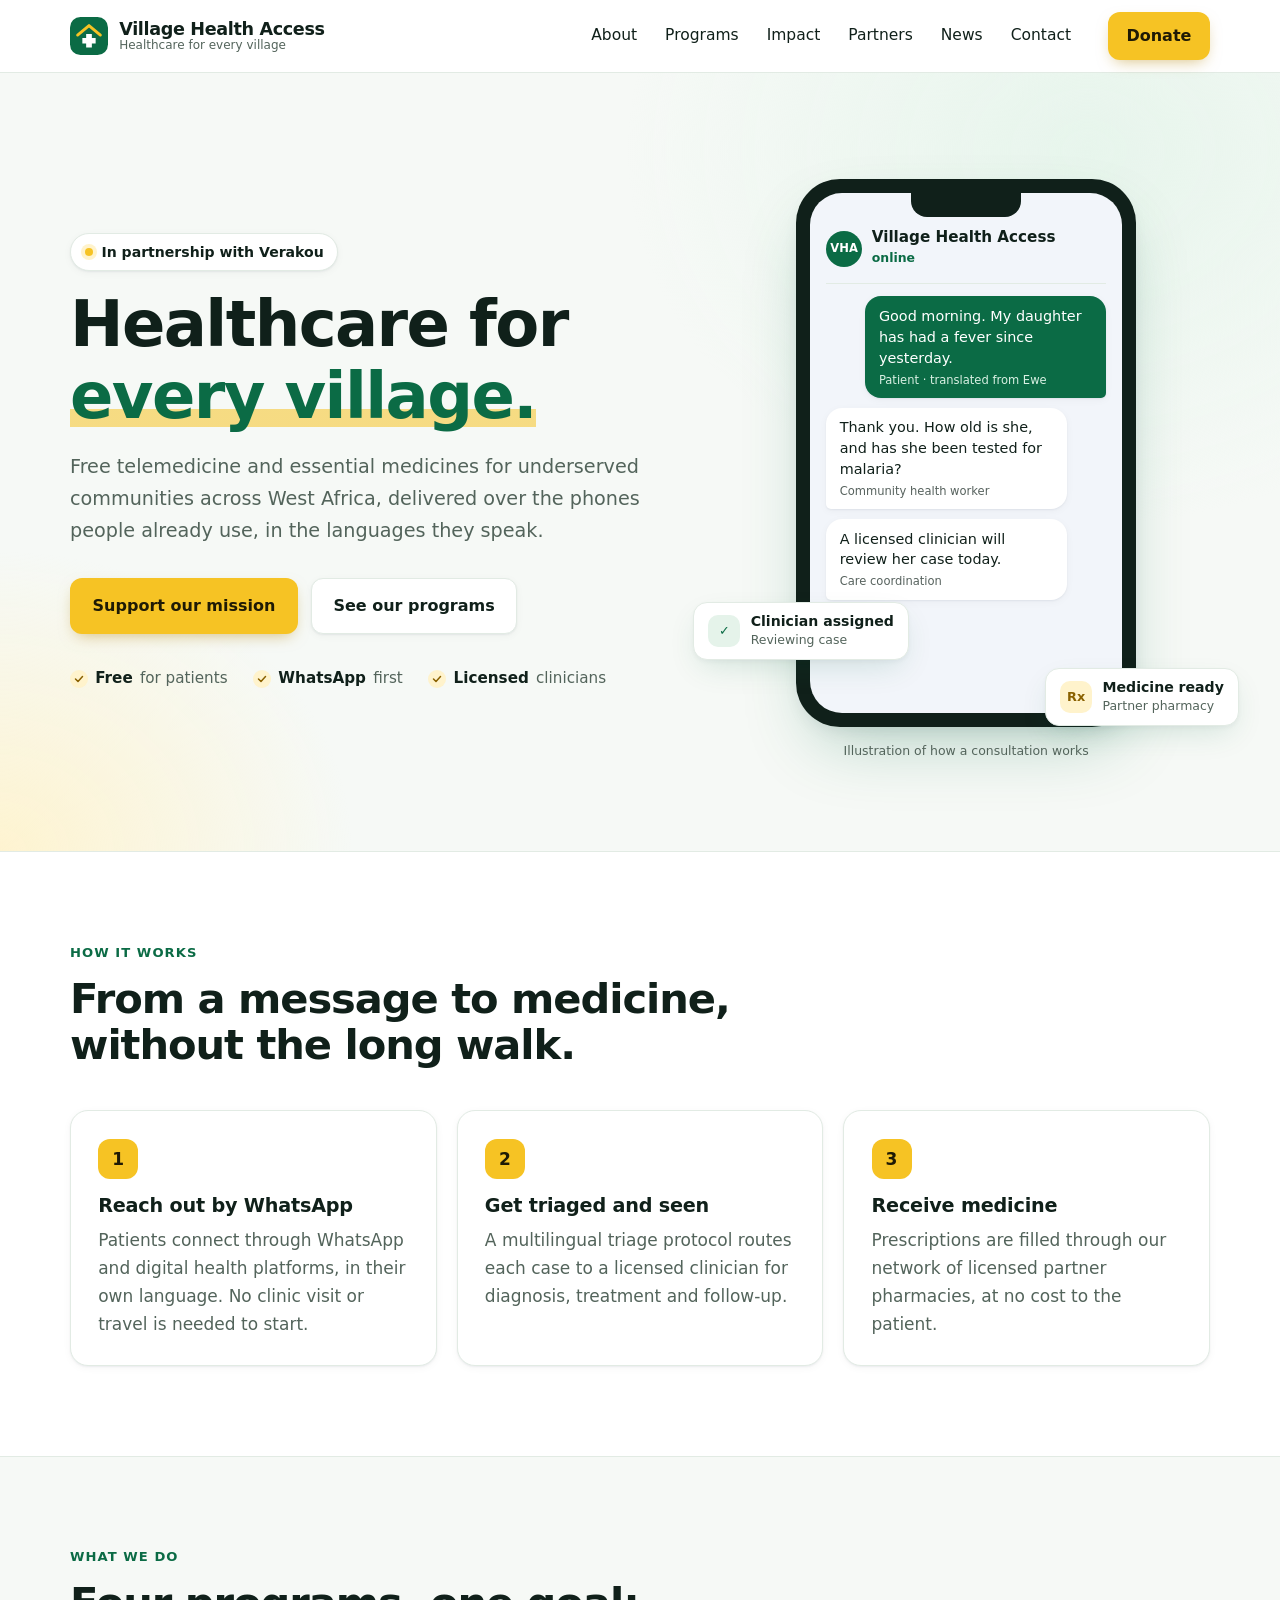
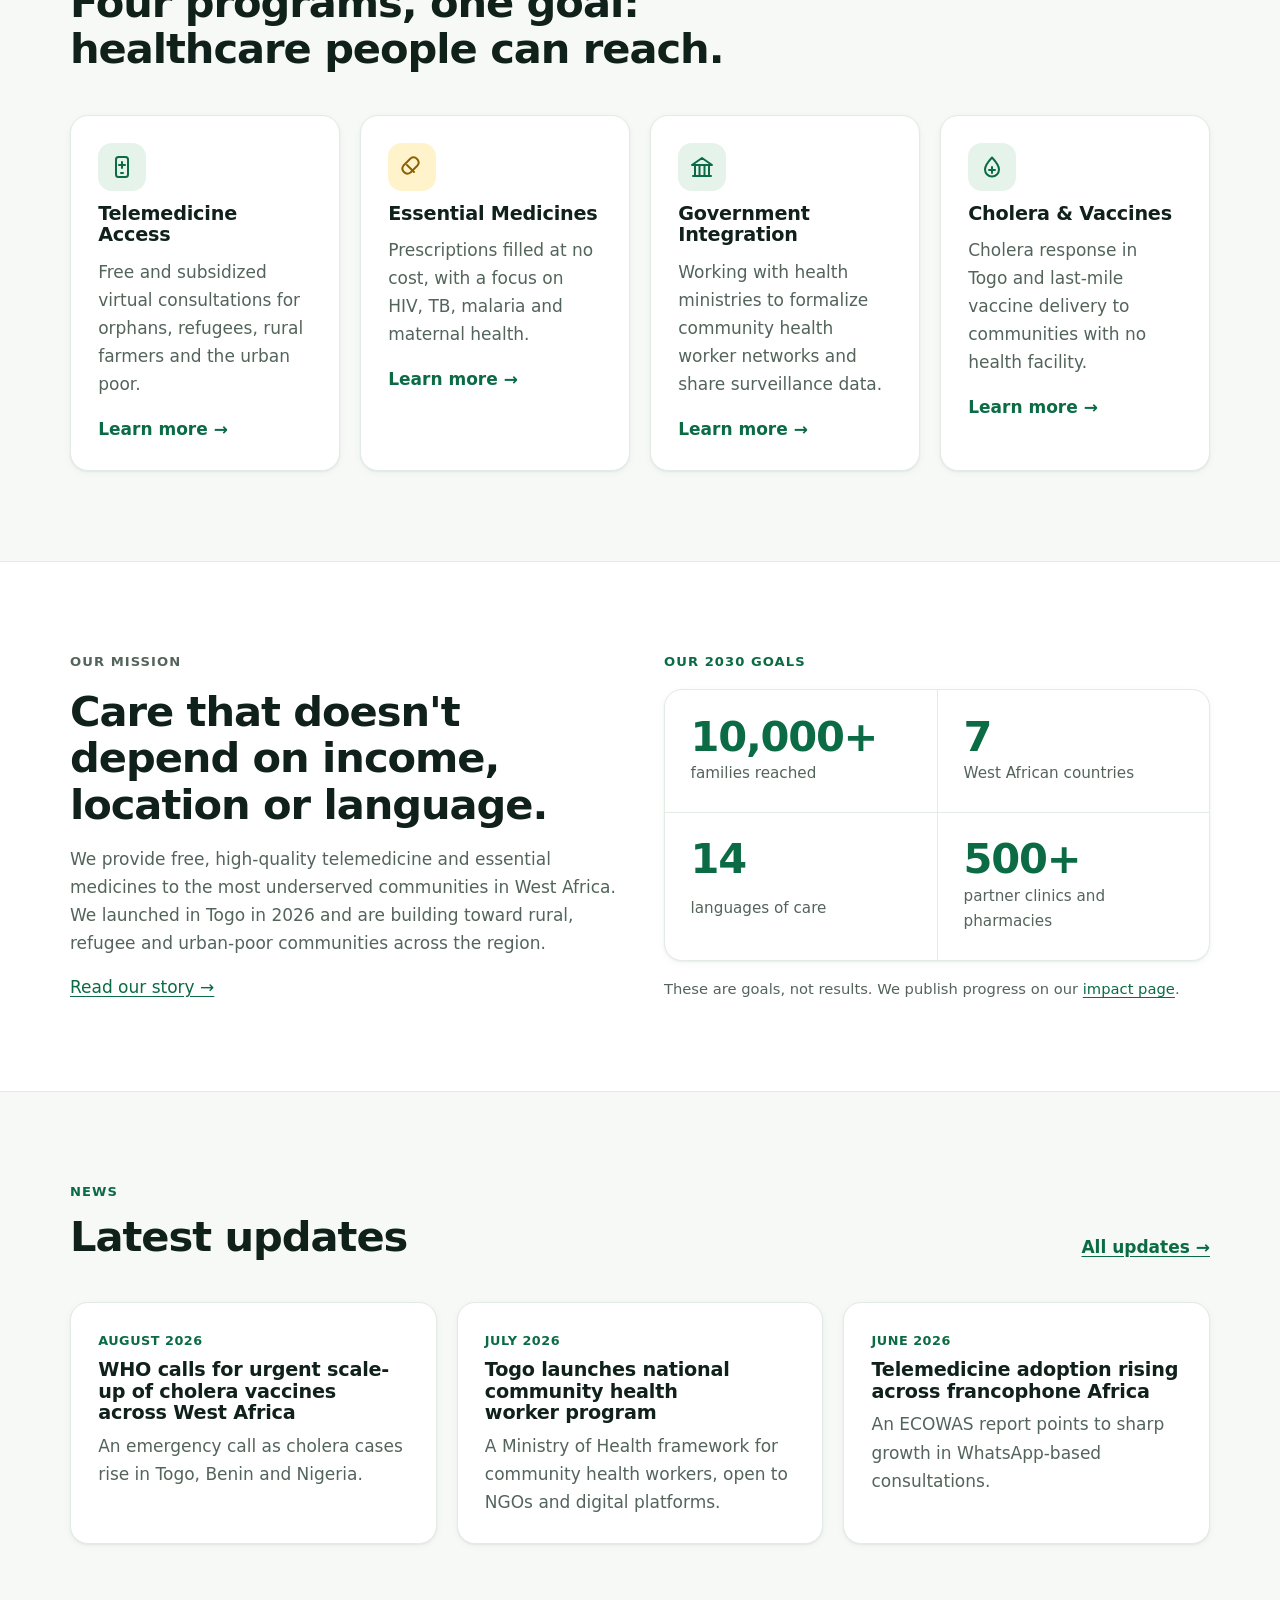
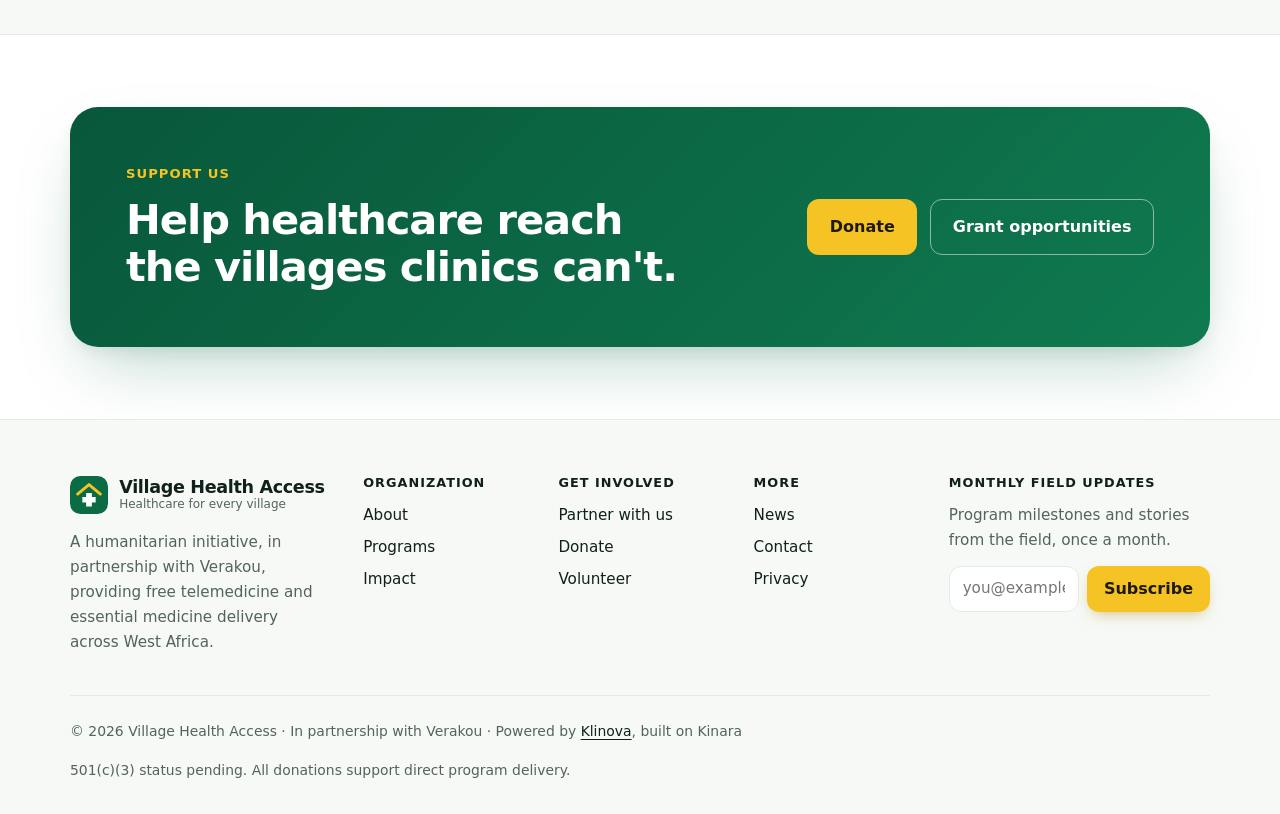
==== commit a2e63102: "Switch accent colours to deep green with yellow highlights Co-Authored-By: Claude Opus 5.5 <noreply@" ====
--- a/site/index.html
+++ b/site/index.html
@@ -55,25 +55,27 @@
 }
 /* Layout concept: clean health-tech. White ground, one confident medical blue, soft blue tints, rounded cards with gentle shadows, app-style phone screen in the hero. */
 :root {
-  --ink: #0e1b2e;
-  --muted: #55657d;
+  --ink: #10201a;
+  --muted: #53645b;
   --bg: #ffffff;
   --surface: #ffffff;
-  --soft: #f4f7fc;
-  --tint: #eaf2ff;
-  --line: #e3e9f2;
-  --blue: #1660d6;
-  --blue-dark: #0f4cb0;
-  --blue-soft: #e7f0ff;
-  --mint: #047857;
-  --mint-soft: #e3f7ef;
+  --soft: #f6f9f6;
+  --tint: #e7f5ec;
+  --line: #e2ebe4;
+  --blue: #0b6b45;
+  --blue-dark: #08573a;
+  --blue-soft: #e5f3ea;
+  --mint: #8a6100;
+  --mint-soft: #fff3cc;
+  --yellow: #f6c324;
+  --yellow-ink: #1f1a05;
   --amber-soft: #fff4d6;
   --amber-line: #d39a00;
   --on-blue: #ffffff;
-  --link: #1660d6;
+  --link: #0b6b45;
   --shadow-sm: 0 1px 2px rgba(14, 27, 46, .06), 0 2px 8px rgba(14, 27, 46, .04);
-  --shadow: 0 2px 4px rgba(14, 27, 46, .04), 0 12px 32px -8px rgba(22, 96, 214, .16);
-  --shadow-lg: 0 30px 70px -20px rgba(22, 96, 214, .35), 0 8px 20px -8px rgba(14, 27, 46, .12);
+  --shadow: 0 2px 4px rgba(14, 27, 46, .04), 0 12px 32px -8px rgba(11, 107, 69, .16);
+  --shadow-lg: 0 30px 70px -20px rgba(11, 107, 69, .30), 0 8px 20px -8px rgba(14, 27, 46, .12);
   --font-display: "Plus Jakarta Sans", "Segoe UI", system-ui, sans-serif;
   --font-body: "Inter", "Segoe UI", system-ui, -apple-system, sans-serif;
   --radius: 18px;
@@ -144,7 +146,7 @@
   font-family: var(--font-body); transition: transform .15s ease, background .15s ease, box-shadow .15s ease;
 }
 .btn:hover { transform: translateY(-1px); }
-.btn-gold { background: var(--blue); color: var(--on-blue) !important; box-shadow: 0 6px 16px -6px rgba(22, 96, 214, .55); }
+.btn-gold { background: var(--blue); color: var(--on-blue) !important; box-shadow: 0 6px 16px -6px rgba(11, 107, 69, .5); }
 .btn-gold:hover { background: var(--blue-dark); }
 .btn-ghost, .btn-line { background: var(--surface); color: var(--ink) !important; border-color: var(--line); box-shadow: var(--shadow-sm); }
 .btn-ghost:hover, .btn-line:hover { border-color: color-mix(in srgb, var(--blue) 40%, var(--line)); }
@@ -171,7 +173,7 @@
 .pill-dot { width: 8px; height: 8px; border-radius: 50%; background: var(--mint); box-shadow: 0 0 0 4px var(--mint-soft); }
 .trust { display: flex; flex-wrap: wrap; gap: .5rem 1.6rem; list-style: none; padding: 0; margin: 2rem 0 0; color: var(--muted); font-size: .95rem; }
 .trust li { display: flex; align-items: center; gap: .45rem; }
-.trust li::before { content: ""; width: 18px; height: 18px; border-radius: 50%; background: var(--mint-soft) url("data:image/svg+xml,%3Csvg xmlns='http://www.w3.org/2000/svg' viewBox='0 0 24 24' fill='none' stroke='%23047857' stroke-width='3' stroke-linecap='round' stroke-linejoin='round'%3E%3Cpath d='M5 12l5 5 9-10'/%3E%3C/svg%3E") center / 12px no-repeat; }
+.trust li::before { content: ""; width: 18px; height: 18px; border-radius: 50%; background: var(--mint-soft) url("data:image/svg+xml,%3Csvg xmlns='http://www.w3.org/2000/svg' viewBox='0 0 24 24' fill='none' stroke='%238a6100' stroke-width='3' stroke-linecap='round' stroke-linejoin='round'%3E%3Cpath d='M5 12l5 5 9-10'/%3E%3C/svg%3E") center / 12px no-repeat; }
 .trust b { color: var(--ink); font-weight: 600; }
 .page-hero { padding-block: clamp(3rem, 6vw, 4.5rem); }
 .page-hero h1 { font-size: clamp(2.1rem, 4.4vw, 3.2rem); margin-top: .7rem; max-width: 22ch; }
@@ -180,10 +182,10 @@
 /* hero phone */
 .hero-visual { position: relative; display: grid; justify-items: center; padding: 1rem 0 2.2rem; }
 .phone {
-  width: min(340px, 100%); border-radius: 44px; padding: 14px; background: #0e1b2e;
+  width: min(340px, 100%); border-radius: 44px; padding: 14px; background: #10201a;
   box-shadow: var(--shadow-lg); position: relative;
 }
-.phone-notch { position: absolute; top: 14px; left: 50%; transform: translateX(-50%); width: 110px; height: 24px; background: #0e1b2e; border-radius: 0 0 16px 16px; z-index: 2; }
+.phone-notch { position: absolute; top: 14px; left: 50%; transform: translateX(-50%); width: 110px; height: 24px; background: #10201a; border-radius: 0 0 16px 16px; z-index: 2; }
 .chat { background: #f2f5fa; border-radius: 32px; padding: 2.2rem 1rem 1.2rem; display: grid; gap: .6rem; font-size: .9rem; min-height: 520px; align-content: start; }
 .chat-head { display: flex; align-items: center; gap: .6rem; padding-bottom: .8rem; border-bottom: 1px solid var(--line); margin-bottom: .2rem; }
 .chat-head .dot { width: 36px; height: 36px; border-radius: 50%; background: var(--blue); display: grid; place-items: center; color: var(--on-blue); font-weight: 700; font-size: .72rem; }
@@ -265,7 +267,7 @@
 .bars { display: grid; gap: 1rem; }
 .bar { display: grid; grid-template-columns: 9.5rem 1fr 3rem; align-items: center; gap: .8rem; }
 .bar-track { height: 12px; border-radius: 999px; background: var(--blue-soft); overflow: hidden; }
-.bar-fill { height: 100%; border-radius: 999px; background: linear-gradient(90deg, var(--blue), #4f8ef0); }
+.bar-fill { height: 100%; border-radius: 999px; background: linear-gradient(90deg, var(--blue), #2f9e6a); }
 .bar b { text-align: right; font-variant-numeric: tabular-nums; font-weight: 600; }
 
 /* programs */
@@ -309,13 +311,13 @@
 .cta { padding-block: clamp(3rem, 6vw, 4.5rem); }
 .cta-inner {
   display: flex; flex-wrap: wrap; justify-content: space-between; align-items: center; gap: 2rem;
-  background: linear-gradient(135deg, var(--blue) 0%, #3b82f6 100%); color: var(--on-blue);
+  background: linear-gradient(135deg, #08573a 0%, #0f7a50 100%); color: var(--on-blue);
   border-radius: 28px; padding: clamp(2rem, 5vw, 3.5rem);
   box-shadow: var(--shadow-lg);
 }
 section.band.cta { background: var(--bg); border: 0; }
 .cta h2 { max-width: 20ch; color: var(--on-blue); }
-.cta .eyebrow { color: #cfe0ff; }
+.cta .eyebrow { color: var(--yellow); }
 .cta .btn-gold { background: var(--surface); color: var(--blue) !important; box-shadow: none; }
 .cta .btn-gold:hover { background: var(--blue-soft); }
 .cta .btn-ghost { background: transparent; color: var(--on-blue) !important; border-color: rgba(255,255,255,.5); box-shadow: none; }
@@ -361,14 +363,29 @@
   .float { font-size: .8rem; padding: .5rem .7rem; }
   .float-a { bottom: 15.5%; } .float-b { bottom: 5%; }
 }
-.msg.out i { opacity: 1; color: #dce8ff; }
+.msg.out i { opacity: 1; color: #d9f0e3; }
+
+/* yellow accents */
+.btn-gold { background: var(--yellow); color: var(--yellow-ink) !important; box-shadow: 0 6px 16px -6px rgba(176, 130, 0, .55); }
+.btn-gold:hover { background: #ffd23f; }
+.cta .btn-gold { background: var(--yellow); color: var(--yellow-ink) !important; }
+.cta .btn-gold:hover { background: #ffd23f; }
+.hero .hl { color: var(--blue); background: linear-gradient(transparent 68%, color-mix(in srgb, var(--yellow) 55%, transparent) 68% 92%, transparent 92%); }
+.pill-dot { background: var(--yellow); box-shadow: 0 0 0 4px var(--mint-soft); }
+.steps li::before { background: var(--yellow); color: var(--yellow-ink); }
+.chat-head span { color: var(--blue); }
+.float-ic.ok { background: var(--blue-soft); color: var(--blue); }
+.float-ic.rx { background: var(--mint-soft); color: var(--mint); }
+.band { background: radial-gradient(60% 80% at 85% 10%, var(--tint) 0%, transparent 60%), radial-gradient(50% 70% at 0% 100%, color-mix(in srgb, var(--mint-soft) 90%, transparent) 0%, transparent 55%), var(--soft); }
+section.band.cta { background: var(--bg); }
+.amount-picker .btn.btn-line[aria-pressed="true"] { background: var(--blue-soft); color: var(--blue) !important; border-color: var(--blue); }
 </style>
 <script type="application/ld+json">{"@context":"https://schema.org","@type":"NGO","name":"Village Health Access","url":"https://villagehealthaccess.org","logo":"https://villagehealthaccess.org/icon-512.png","description":"Free telemedicine and essential medicine delivery for underserved communities across West Africa.","email":"contact@villagehealthaccess.org","areaServed":["Togo","Ghana","Benin","Nigeria","Burkina Faso","Côte d'Ivoire","Senegal"],"foundingLocation":"Togo","sameAs":["https://x.com/villagehealthacc","https://linkedin.com/company/village-health-access"]}</script>
 </head>
 <body>
 <a class="skip" href="#main">Skip to content</a>
 <header class="site-header"><nav class="wrap nav" aria-label="Main">
-  <a class="brand" href="/" aria-label="Village Health Access home"><svg viewBox="0 0 40 40" aria-hidden="true" xmlns="http://www.w3.org/2000/svg"><rect width="40" height="40" rx="11" fill="#1660d6"/><path d="M8 19 20 9l12 10" fill="none" stroke="#7fb2ff" stroke-width="3" stroke-linecap="round" stroke-linejoin="round"/><path d="M17 18h6v4h4v6h-4v4h-6v-4h-4v-6h4z" fill="#ffffff"/></svg><span>Village Health Access<small>Healthcare for every village</small></span></a>
+  <a class="brand" href="/" aria-label="Village Health Access home"><svg viewBox="0 0 40 40" aria-hidden="true" xmlns="http://www.w3.org/2000/svg"><rect width="40" height="40" rx="11" fill="#0b6b45"/><path d="M8 19 20 9l12 10" fill="none" stroke="#f6c324" stroke-width="3" stroke-linecap="round" stroke-linejoin="round"/><path d="M17 18h6v4h4v6h-4v4h-6v-4h-4v-6h4z" fill="#ffffff"/></svg><span>Village Health Access<small>Healthcare for every village</small></span></a>
   <button class="menu-btn" type="button" aria-expanded="false" aria-controls="nav-links">Menu</button>
   <ul class="nav-links" id="nav-links"><li><a href="/about">About</a></li><li><a href="/programs">Programs</a></li><li><a href="/impact">Impact</a></li><li><a href="/partners">Partners</a></li><li><a href="/news">News</a></li><li><a href="/contact">Contact</a></li></ul>
   <a class="btn btn-gold" href="/donate">Donate</a>
@@ -458,7 +475,7 @@
 <footer class="site-footer"><div class="wrap">
   <div class="foot-grid">
     <div>
-      <a class="brand foot-brand" href="/"><svg viewBox="0 0 40 40" aria-hidden="true" xmlns="http://www.w3.org/2000/svg"><rect width="40" height="40" rx="11" fill="#1660d6"/><path d="M8 19 20 9l12 10" fill="none" stroke="#7fb2ff" stroke-width="3" stroke-linecap="round" stroke-linejoin="round"/><path d="M17 18h6v4h4v6h-4v4h-6v-4h-4v-6h4z" fill="#ffffff"/></svg><span>Village Health Access<small>Healthcare for every village</small></span></a>
+      <a class="brand foot-brand" href="/"><svg viewBox="0 0 40 40" aria-hidden="true" xmlns="http://www.w3.org/2000/svg"><rect width="40" height="40" rx="11" fill="#0b6b45"/><path d="M8 19 20 9l12 10" fill="none" stroke="#f6c324" stroke-width="3" stroke-linecap="round" stroke-linejoin="round"/><path d="M17 18h6v4h4v6h-4v4h-6v-4h-4v-6h4z" fill="#ffffff"/></svg><span>Village Health Access<small>Healthcare for every village</small></span></a>
       <p style="margin-top:1rem">A humanitarian initiative, in partnership with Verakou, providing free telemedicine and essential medicine delivery across West Africa.</p>
     </div>
     <div><h2 class="foot-h">Organization</h2><ul><li><a href="/about">About</a></li><li><a href="/programs">Programs</a></li><li><a href="/impact">Impact</a></li></ul></div>
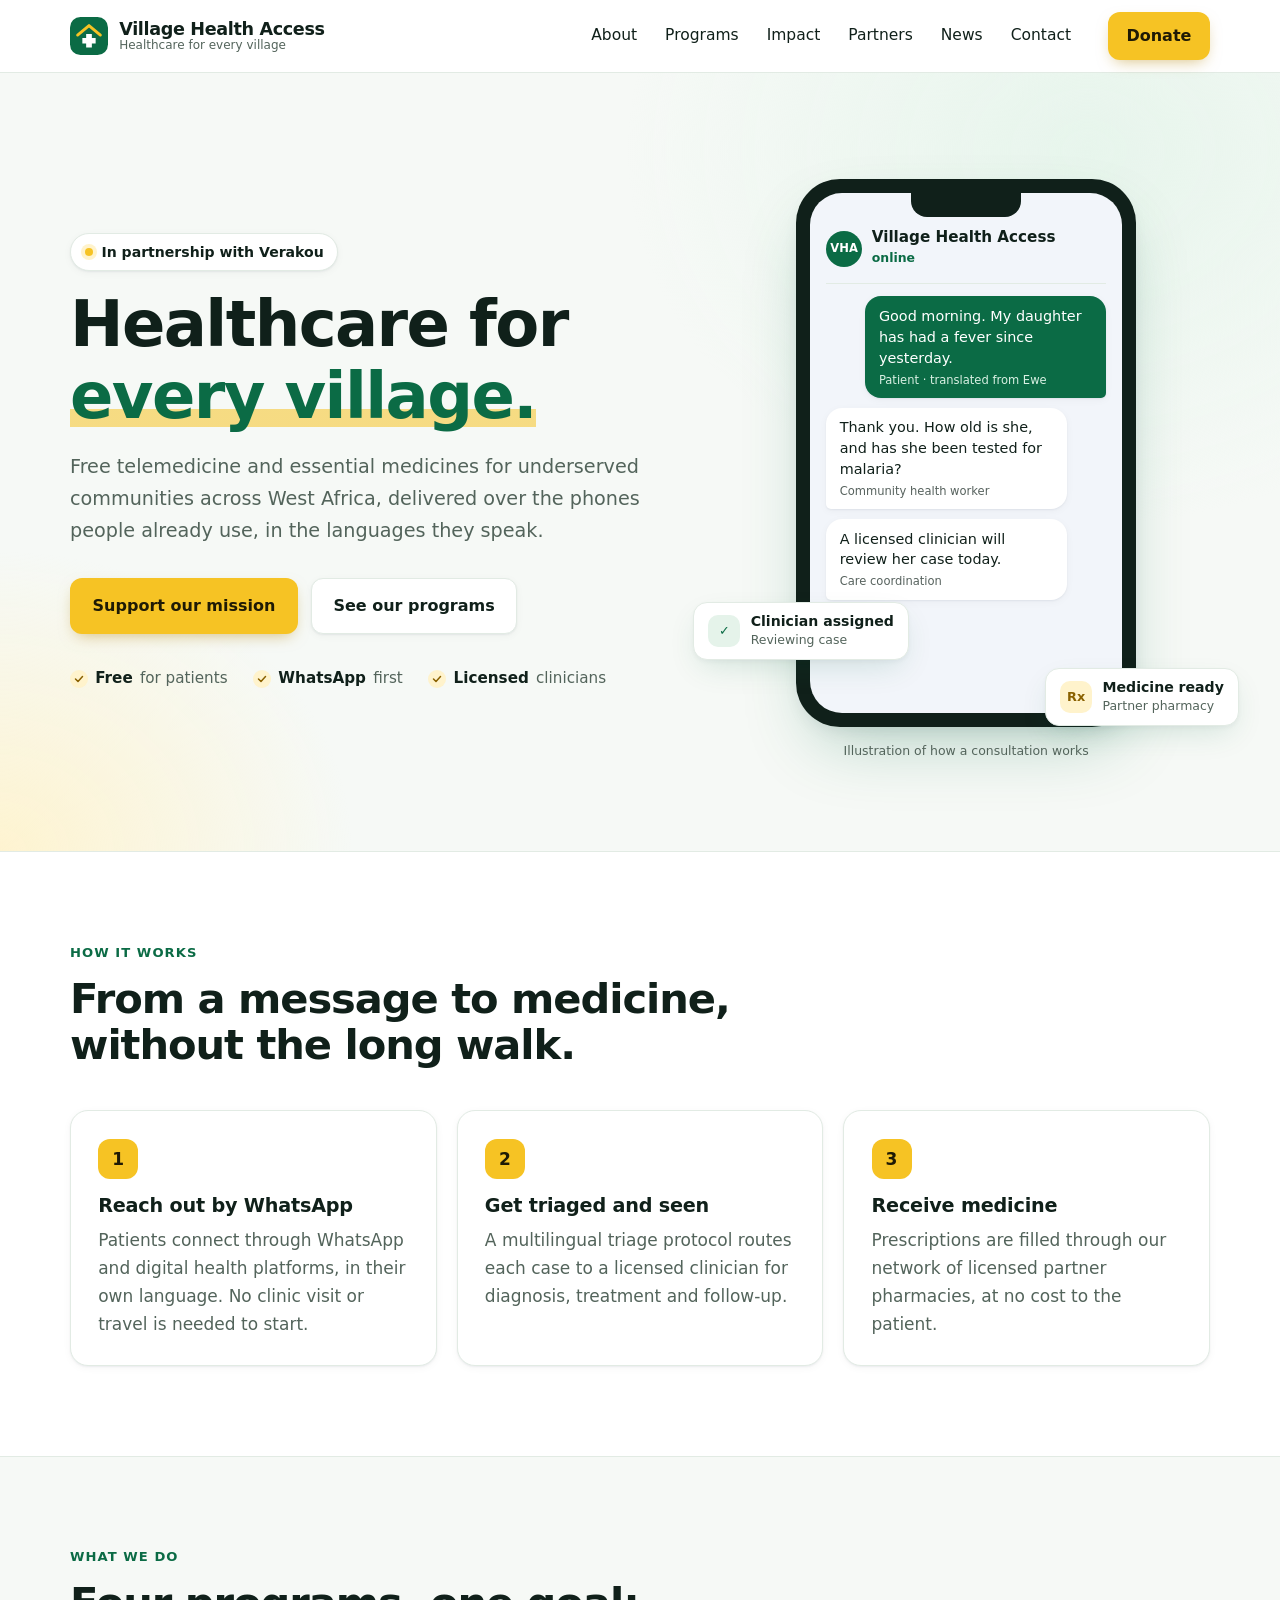
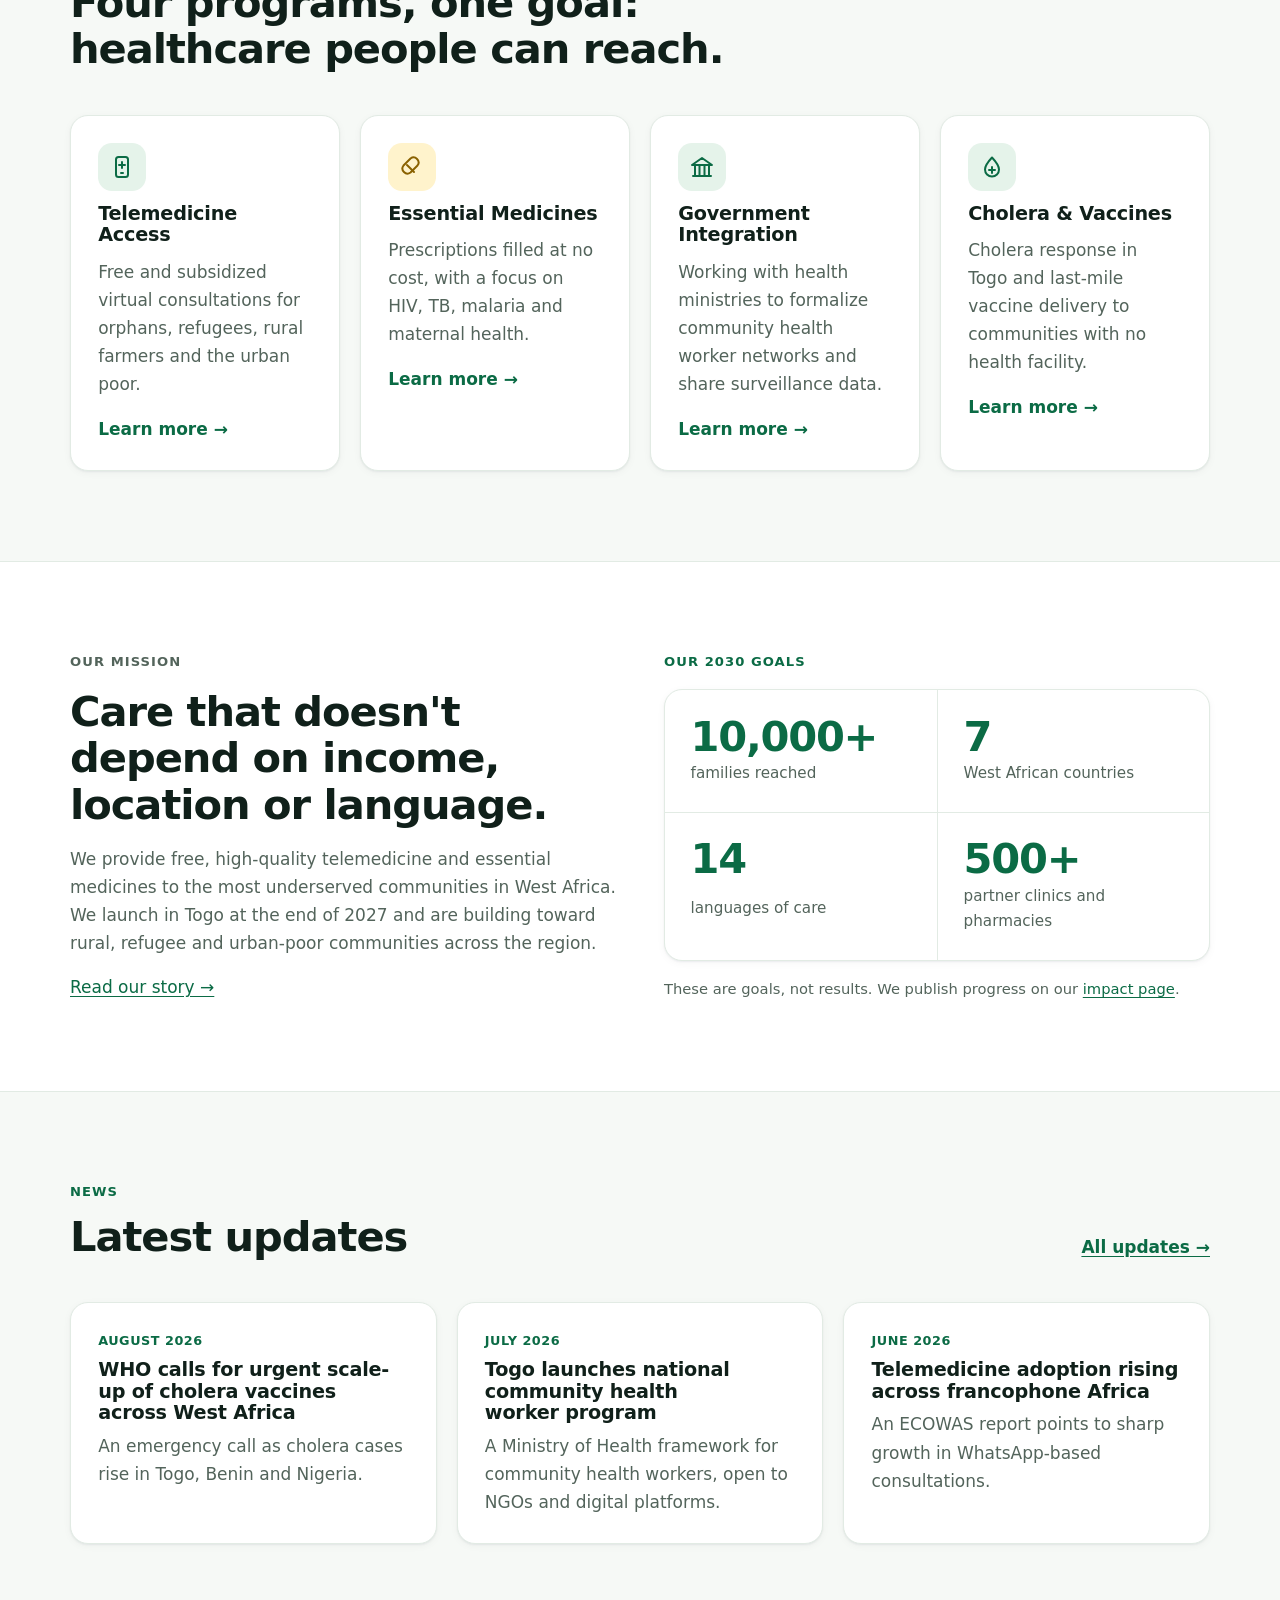
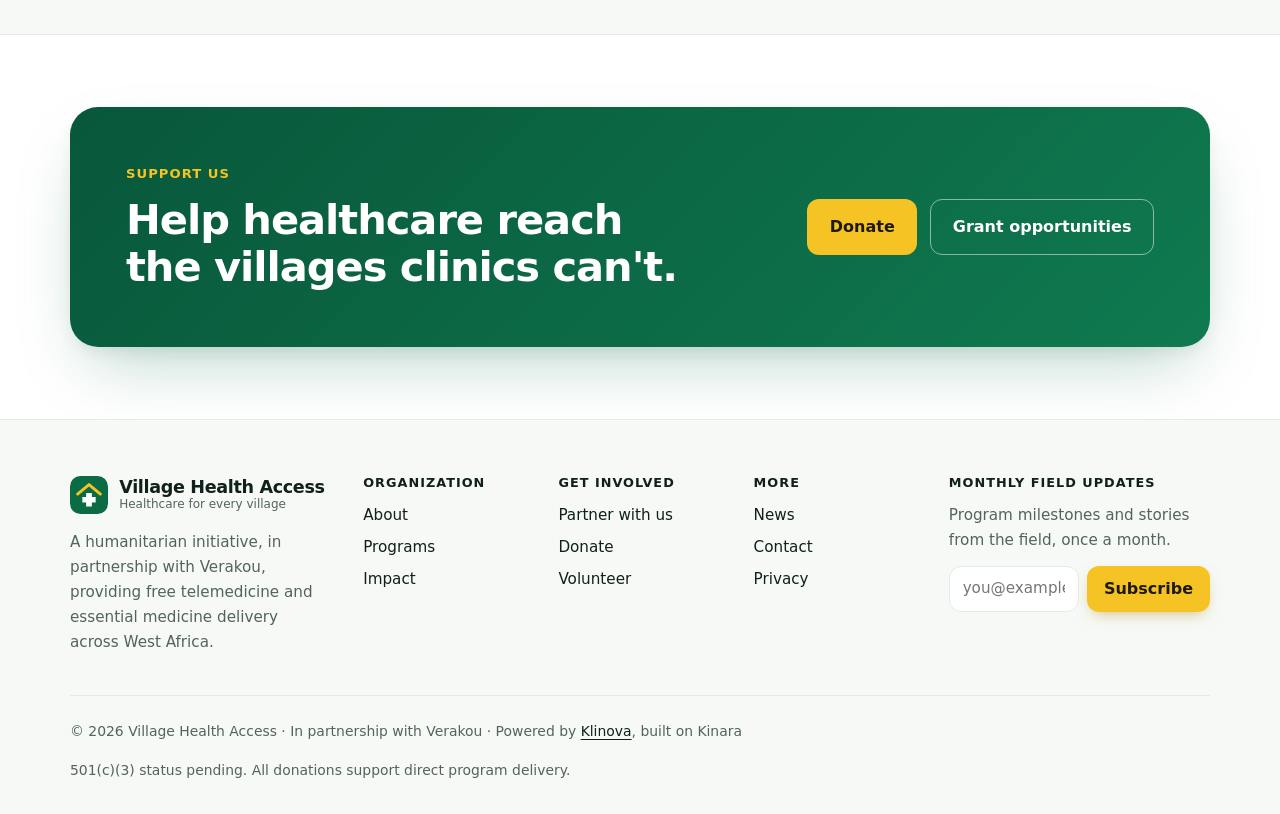
==== commit a7929663: "Move launch date to end of 2027; reframe results as post-launch Co-Authored-By: Claude Opus 5.5 <nor" ====
--- a/site/index.html
+++ b/site/index.html
@@ -4,12 +4,12 @@
 <meta charset="utf-8">
 <meta name="viewport" content="width=device-width, initial-scale=1, viewport-fit=cover">
 <title>Village Health Access | Healthcare for every village</title>
-<meta name="description" content="Free telemedicine and essential medicine delivery for underserved communities across West Africa. A humanitarian initiative launched in Togo in 2026.">
+<meta name="description" content="Free telemedicine and essential medicine delivery for underserved communities across West Africa. A humanitarian initiative launching in Togo at the end of 2027.">
 <link rel="canonical" href="https://villagehealthaccess.org/">
 <meta property="og:type" content="website">
 <meta property="og:site_name" content="Village Health Access">
 <meta property="og:title" content="Village Health Access | Healthcare for every village">
-<meta property="og:description" content="Free telemedicine and essential medicine delivery for underserved communities across West Africa. A humanitarian initiative launched in Togo in 2026.">
+<meta property="og:description" content="Free telemedicine and essential medicine delivery for underserved communities across West Africa. A humanitarian initiative launching in Togo at the end of 2027.">
 <meta property="og:url" content="https://villagehealthaccess.org/">
 <meta property="og:image" content="https://villagehealthaccess.org/og.png">
 <meta property="og:image:width" content="1200">
@@ -443,7 +443,7 @@
     <div class="prose">
       <p class="eyebrow">Our mission</p>
       <h2>Care that doesn't depend on income, location or language.</h2>
-      <p>We provide free, high-quality telemedicine and essential medicines to the most underserved communities in West Africa. We launched in Togo in 2026 and are building toward rural, refugee and urban-poor communities across the region.</p>
+      <p>We provide free, high-quality telemedicine and essential medicines to the most underserved communities in West Africa. We launch in Togo at the end of 2027 and are building toward rural, refugee and urban-poor communities across the region.</p>
       <p><a href="/about">Read our story →</a></p>
     </div>
     <div style="display:grid;gap:1rem">
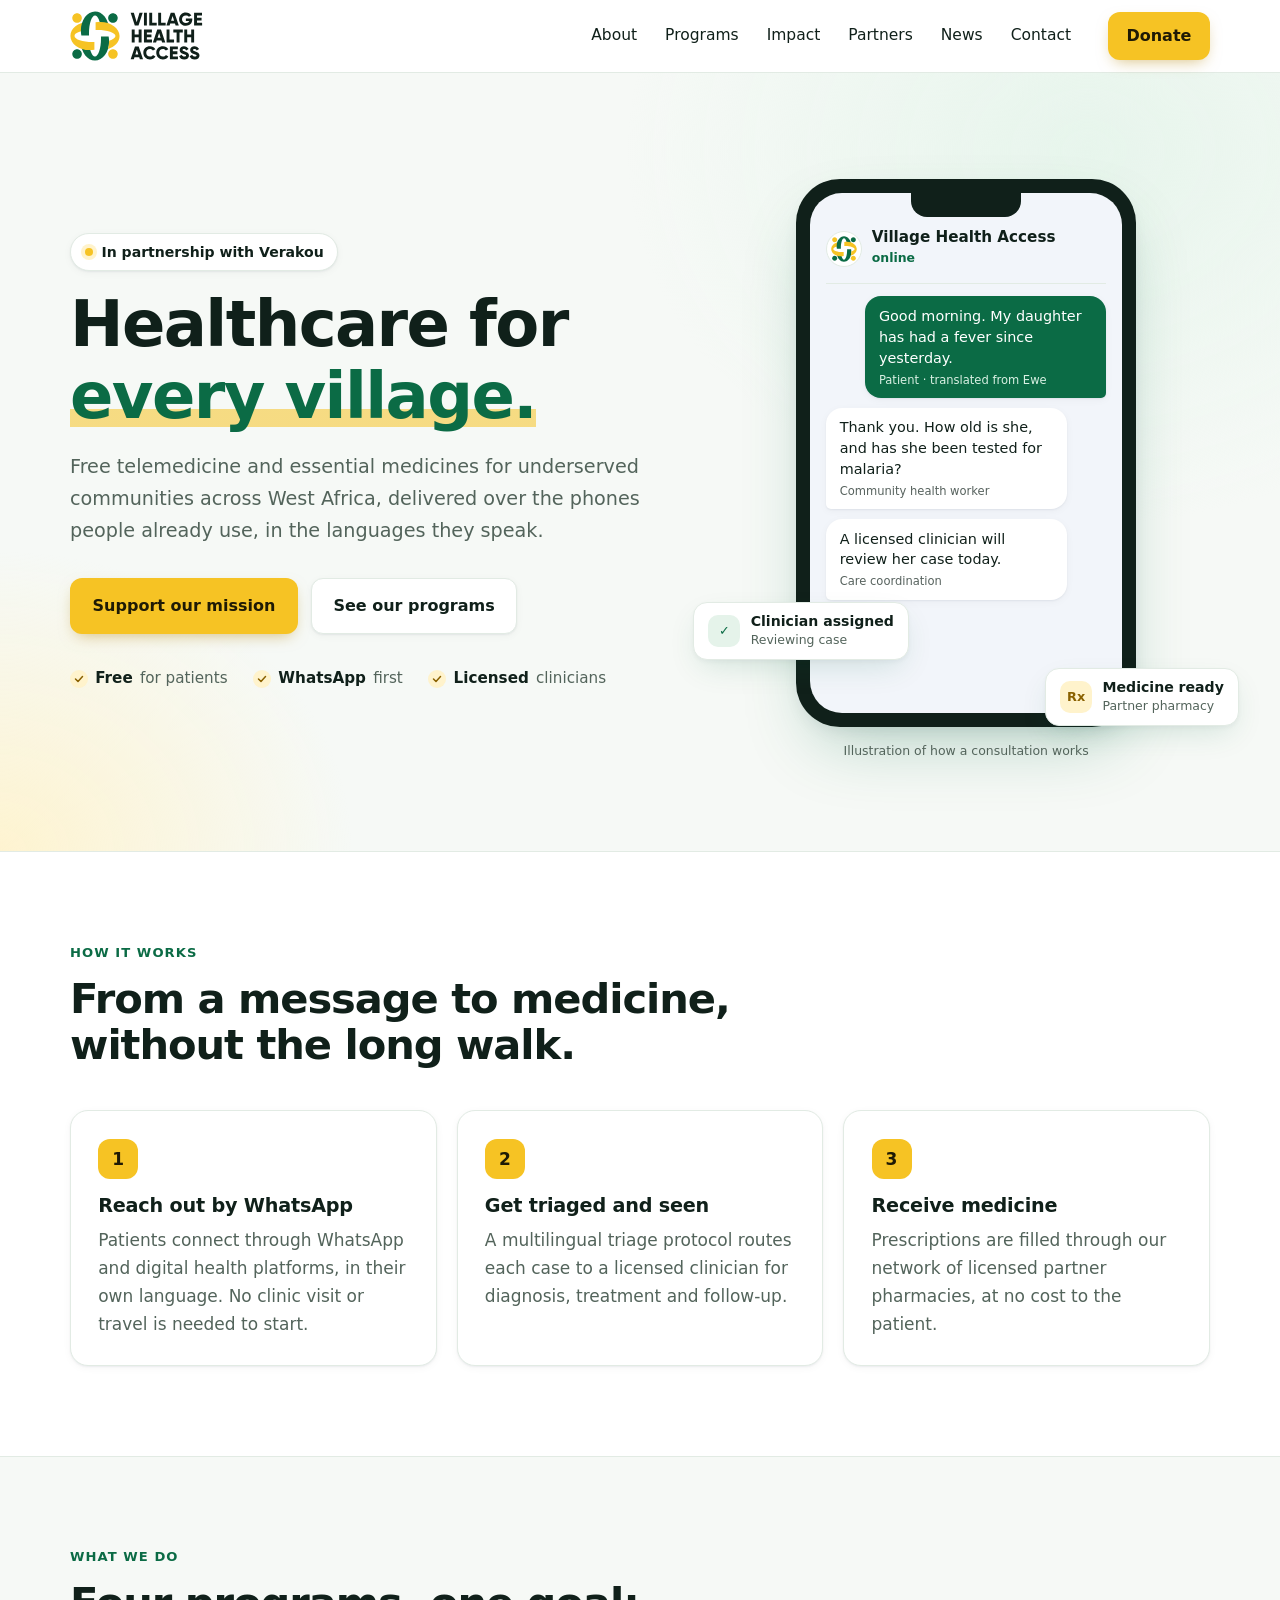
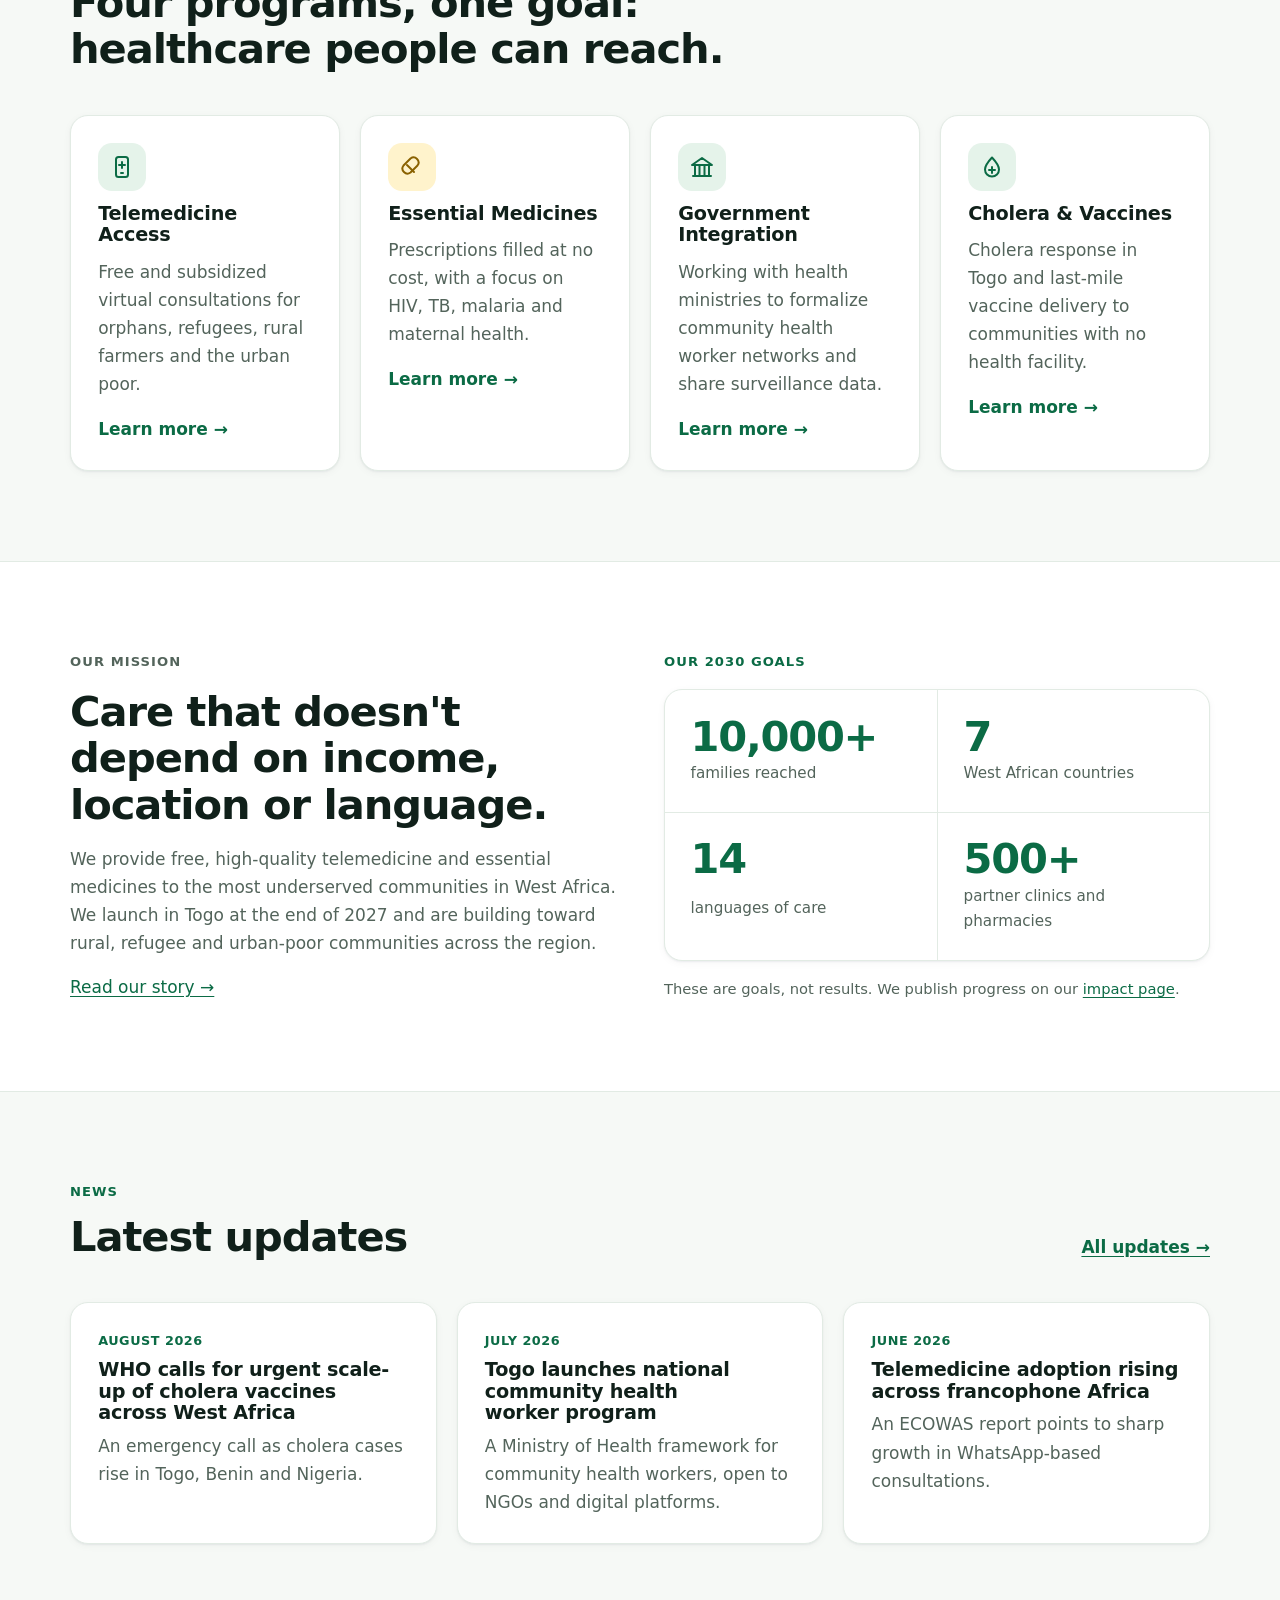
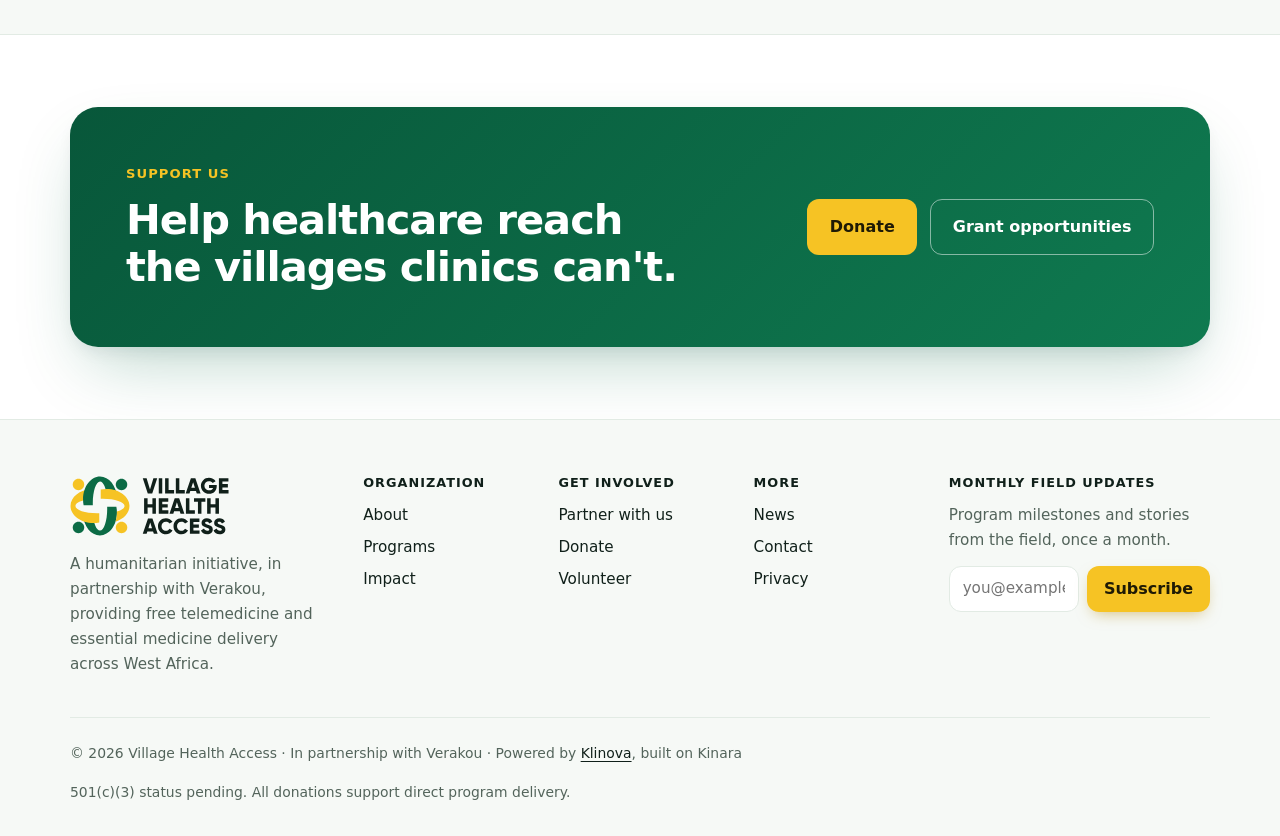
==== commit b4a5542f: "Use the official Village Health Access logo (header, footer, favicon, social image, app icons) Co-Au" ====
--- a/site/index.html
+++ b/site/index.html
@@ -379,13 +379,20 @@
 .band { background: radial-gradient(60% 80% at 85% 10%, var(--tint) 0%, transparent 60%), radial-gradient(50% 70% at 0% 100%, color-mix(in srgb, var(--mint-soft) 90%, transparent) 0%, transparent 55%), var(--soft); }
 section.band.cta { background: var(--bg); }
 .amount-picker .btn.btn-line[aria-pressed="true"] { background: var(--blue-soft); color: var(--blue) !important; border-color: var(--blue); }
+
+/* official logo lockup */
+.brand svg.lockup { width: auto; height: 50px; }
+.foot-brand svg.lockup { height: 60px; }
+@media (max-width: 560px) { .brand svg.lockup { height: 40px; } }
+.chat-head .logo-dot { background: #fff; border: 1px solid var(--line); }
+.chat-head .logo-dot svg { width: 26px; height: 26px; }
 </style>
 <script type="application/ld+json">{"@context":"https://schema.org","@type":"NGO","name":"Village Health Access","url":"https://villagehealthaccess.org","logo":"https://villagehealthaccess.org/icon-512.png","description":"Free telemedicine and essential medicine delivery for underserved communities across West Africa.","email":"contact@villagehealthaccess.org","areaServed":["Togo","Ghana","Benin","Nigeria","Burkina Faso","Côte d'Ivoire","Senegal"],"foundingLocation":"Togo","sameAs":["https://x.com/villagehealthacc","https://linkedin.com/company/village-health-access"]}</script>
 </head>
 <body>
 <a class="skip" href="#main">Skip to content</a>
 <header class="site-header"><nav class="wrap nav" aria-label="Main">
-  <a class="brand" href="/" aria-label="Village Health Access home"><svg viewBox="0 0 40 40" aria-hidden="true" xmlns="http://www.w3.org/2000/svg"><rect width="40" height="40" rx="11" fill="#0b6b45"/><path d="M8 19 20 9l12 10" fill="none" stroke="#f6c324" stroke-width="3" stroke-linecap="round" stroke-linejoin="round"/><path d="M17 18h6v4h4v6h-4v4h-6v-4h-4v-6h4z" fill="#ffffff"/></svg><span>Village Health Access<small>Healthcare for every village</small></span></a>
+  <a class="brand" href="/" aria-label="Village Health Access home"><svg class="lockup" role="img" aria-label="Village Health Access" xmlns="http://www.w3.org/2000/svg" viewBox="336.7 525.6 606.6 228.8"><path fill="#0b6b45" d="M 513.55 642.75 L 478.41 642.75 C 478.50 645.53 478.57 648.34 478.57 651.20 C 478.57 696.76 466.16 733.69 450.85 733.69 C 438.01 733.69 427.21 707.66 424.07 672.36 L 386.23 672.36 C 388.97 717.18 416.85 752.41 450.85 752.41 C 486.67 752.41 515.71 713.33 515.71 665.13 C 515.71 657.39 514.96 649.89 513.55 642.75"/><path fill="#0b6b45" d="M 390.89 722.09 C 390.89 734.16 381.11 743.94 369.04 743.94 C 356.98 743.94 347.19 734.16 347.19 722.09 C 347.19 710.02 356.98 700.24 369.04 700.24 C 381.11 700.24 390.89 710.02 390.89 722.09"/><path fill="#f6c324" d="M 448.34 702.45 L 448.34 667.30 C 445.56 667.40 442.75 667.46 439.89 667.46 C 394.33 667.46 357.40 655.05 357.40 639.75 C 357.40 626.91 383.43 616.10 418.73 612.96 L 418.73 575.13 C 373.92 577.87 338.68 605.75 338.68 639.75 C 338.68 675.57 377.76 704.61 425.96 704.61 C 433.70 704.61 441.20 703.86 448.34 702.45"/><path fill="#f6c324" d="M 369.00 579.79 C 356.94 579.79 347.16 570.01 347.16 557.94 C 347.16 545.87 356.94 536.09 369.00 536.09 C 381.07 536.09 390.85 545.87 390.85 557.94 C 390.85 570.01 381.07 579.79 369.00 579.79"/><path fill="#0b6b45" d="M 388.64 637.24 L 423.79 637.24 C 423.69 634.46 423.63 631.65 423.63 628.79 C 423.63 583.23 436.04 546.30 451.34 546.30 C 464.19 546.30 474.99 572.33 478.13 607.63 L 515.96 607.63 C 513.23 562.81 485.35 527.58 451.34 527.58 C 415.53 527.58 386.48 566.66 386.48 614.86 C 386.48 622.60 387.23 630.10 388.64 637.24"/><path fill="#0b6b45" d="M 511.30 557.90 C 511.30 545.83 521.08 536.05 533.15 536.05 C 545.22 536.05 555.00 545.83 555.00 557.90 C 555.00 569.97 545.22 579.75 533.15 579.75 C 521.08 579.75 511.30 569.97 511.30 557.90"/><path fill="#f6c324" d="M 563.52 640.23 C 563.52 667.05 541.60 690.06 510.35 699.92 C 513.81 689.26 515.72 677.5 515.72 665.12 C 515.72 663.87 515.70 662.62 515.66 661.38 C 533.5 656.28 544.80 648.70 544.80 640.23 C 544.80 624.93 507.87 612.52 462.31 612.52 C 459.45 612.52 456.63 612.60 453.85 612.69 L 453.85 577.53 C 461 576.12 468.50 575.37 476.24 575.37 C 524.44 575.37 563.52 604.41 563.52 640.23"/><path fill="#f6c324" d="M 533.19 700.20 C 545.26 700.20 555.04 709.98 555.04 722.05 C 555.04 734.12 545.26 743.90 533.19 743.90 C 521.12 743.90 511.34 734.12 511.34 722.05 C 511.34 709.98 521.12 700.20 533.19 700.20"/><path fill="#10201a" d="M 650.31 592.19 L 633.28 592.19 L 614.25 533.76 L 628.86 533.76 L 641.80 576.75 L 654.73 533.76 L 669.34 533.76 ZM 650.31 592.19 M 675.19 533.76 L 688.54 533.76 L 688.54 592.19 L 675.19 592.19 ZM 675.19 533.76 M 712.75 533.76 L 712.75 579.34 L 733.62 579.34 L 733.62 592.19 L 699.39 592.19 L 699.39 533.76 ZM 712.75 533.76 M 753.66 533.76 L 753.66 579.34 L 774.52 579.34 L 774.52 592.19 L 740.30 592.19 L 740.30 533.76 ZM 753.66 533.76 M 806.25 549.03 L 799.40 570.49 L 813.09 570.49 ZM 834.63 592.19 L 820.02 592.19 L 817.10 583.01 L 795.39 583.01 L 792.47 592.19 L 777.86 592.19 L 797.73 533.76 L 814.76 533.76 ZM 834.63 592.19 M 866.93 559.64 L 896.23 559.64 L 896.23 564.64 C 896.23 573.33 893.50 580.31 888.05 585.60 C 882.65 590.77 875.78 593.36 867.43 593.36 C 858.36 593.36 850.82 590.44 844.81 584.60 C 838.85 578.75 835.88 571.57 835.88 563.06 C 835.88 554.55 838.83 547.34 844.73 541.44 C 850.62 535.54 857.89 532.59 866.51 532.59 C 871.91 532.59 876.88 533.80 881.41 536.22 C 885.95 538.64 889.50 541.89 892.06 545.95 L 880.71 552.46 C 879.37 550.40 877.44 548.75 874.91 547.49 C 872.37 546.24 869.55 545.61 866.43 545.61 C 861.48 545.61 857.36 547.26 854.08 550.54 C 850.85 553.76 849.23 557.97 849.23 563.14 C 849.23 568.15 850.91 572.30 854.25 575.58 C 857.58 578.75 862.03 580.34 867.60 580.34 C 875.28 580.34 880.26 577.33 882.54 571.32 L 866.93 571.32 ZM 866.93 559.64 M 917.94 568.99 L 917.94 579.34 L 941.31 579.34 L 941.31 592.19 L 904.58 592.19 L 904.58 533.76 L 940.89 533.76 L 940.89 546.62 L 917.94 546.62 L 917.94 556.30 L 938.81 556.30 L 938.81 568.99 ZM 917.94 568.99 M 650.98 633.15 L 650.98 610.78 L 664.33 610.78 L 664.33 669.21 L 650.98 669.21 L 650.98 646.00 L 632.61 646.00 L 632.61 669.21 L 619.26 669.21 L 619.26 610.78 L 632.61 610.78 L 632.61 633.15 ZM 650.98 633.15 M 688.54 646.01 L 688.54 656.35 L 711.92 656.35 L 711.92 669.21 L 675.19 669.21 L 675.19 610.78 L 711.50 610.78 L 711.50 623.63 L 688.54 623.63 L 688.54 633.32 L 709.41 633.32 L 709.41 646.01 ZM 688.54 646.01 M 744.47 626.05 L 737.63 647.51 L 751.32 647.51 ZM 772.85 669.21 L 758.25 669.21 L 755.32 660.03 L 733.62 660.03 L 730.70 669.21 L 716.09 669.21 L 735.96 610.78 L 752.99 610.78 ZM 772.85 669.21 M 792.05 610.78 L 792.05 656.36 L 812.92 656.36 L 812.92 669.21 L 778.70 669.21 L 778.70 610.78 ZM 792.05 610.78 M 809.58 610.78 L 852.99 610.78 L 852.99 623.63 L 837.96 623.63 L 837.96 669.21 L 824.61 669.21 L 824.61 623.63 L 809.58 623.63 ZM 809.58 610.78 M 891.39 633.15 L 891.39 610.78 L 904.75 610.78 L 904.75 669.21 L 891.39 669.21 L 891.39 646.00 L 873.03 646.00 L 873.03 669.21 L 859.67 669.21 L 859.67 610.78 L 873.03 610.78 L 873.03 633.15 ZM 891.39 633.15 M 642.63 703.07 L 635.78 724.53 L 649.48 724.53 ZM 671.01 746.23 L 656.40 746.23 L 653.48 737.05 L 631.78 737.05 L 628.86 746.23 L 614.25 746.23 L 634.12 687.80 L 651.14 687.80 ZM 671.01 746.23 M 702.65 747.40 C 693.91 747.40 686.65 744.51 680.86 738.72 C 675.13 732.93 672.26 725.69 672.26 717.01 C 672.26 708.33 675.13 701.12 680.86 695.39 C 686.59 689.55 693.86 686.63 702.65 686.63 C 707.88 686.63 712.72 687.84 717.17 690.26 C 721.63 692.68 725.13 695.98 727.69 700.15 L 716.17 706.83 C 714.89 704.55 713.07 702.78 710.71 701.53 C 708.34 700.28 705.66 699.65 702.65 699.65 C 697.42 699.65 693.27 701.24 690.21 704.41 C 687.15 707.53 685.62 711.73 685.62 717.01 C 685.62 722.30 687.15 726.50 690.21 729.62 C 693.27 732.79 697.42 734.38 702.65 734.38 C 705.60 734.38 708.28 733.74 710.71 732.46 C 713.12 731.18 714.95 729.42 716.17 727.20 L 727.69 733.88 C 725.19 738.05 721.71 741.35 717.26 743.77 C 712.80 746.19 707.94 747.40 702.65 747.40 M 761.83 747.40 C 753.10 747.40 745.83 744.51 740.05 738.72 C 734.32 732.93 731.45 725.69 731.45 717.01 C 731.45 708.33 734.32 701.12 740.05 695.39 C 745.78 689.55 753.04 686.63 761.83 686.63 C 767.07 686.63 771.91 687.84 776.36 690.26 C 780.81 692.68 784.32 695.98 786.88 700.15 L 775.36 706.83 C 774.08 704.55 772.26 702.78 769.89 701.53 C 767.52 700.28 764.84 699.65 761.83 699.65 C 756.60 699.65 752.46 701.24 749.40 704.41 C 746.33 707.53 744.81 711.73 744.81 717.01 C 744.81 722.30 746.33 726.50 749.40 729.62 C 752.46 732.79 756.60 734.38 761.83 734.38 C 764.78 734.38 767.47 733.74 769.89 732.46 C 772.31 731.18 774.13 729.42 775.36 727.20 L 786.88 733.88 C 784.37 738.05 780.89 741.35 776.44 743.77 C 771.99 746.19 767.12 747.40 761.83 747.40 M 807.33 723.03 L 807.33 733.37 L 830.71 733.37 L 830.71 746.23 L 793.97 746.23 L 793.97 687.80 L 830.29 687.80 L 830.29 700.65 L 807.33 700.65 L 807.33 710.33 L 828.20 710.33 L 828.20 723.03 ZM 807.33 723.03 M 859.50 747.40 C 853.66 747.40 848.73 746.14 844.73 743.60 C 840.72 741.07 837.85 737.52 836.13 732.96 L 847.65 726.28 C 849.99 731.68 854.08 734.38 859.92 734.38 C 865.21 734.38 867.85 732.79 867.85 729.62 C 867.85 727.84 866.99 726.50 865.26 725.61 C 863.48 724.56 860.31 723.41 855.75 722.19 C 851.07 720.91 847.12 719.07 843.89 716.68 C 840.33 713.79 838.55 709.70 838.55 704.41 C 838.55 699.01 840.47 694.70 844.31 691.47 C 848.21 688.25 852.82 686.63 858.17 686.63 C 862.95 686.63 867.18 687.76 870.85 690.01 C 874.53 692.26 877.42 695.53 879.54 699.82 L 868.27 706.41 C 866.15 701.91 862.78 699.65 858.17 699.65 C 856.22 699.65 854.69 700.07 853.58 700.90 C 852.46 701.74 851.91 702.80 851.91 704.08 C 851.91 705.47 852.57 706.72 853.91 707.83 C 855.36 708.94 858.19 710.12 862.42 711.34 L 867.85 713.09 C 869.24 713.54 870.85 714.29 872.69 715.34 C 874.70 716.35 876.20 717.43 877.20 718.60 C 879.87 721.5 881.21 725.11 881.21 729.45 C 881.21 734.96 879.20 739.36 875.20 742.64 C 871.19 745.82 865.96 747.40 859.50 747.40 M 907.50 747.40 C 901.66 747.40 896.73 746.14 892.73 743.60 C 888.72 741.07 885.85 737.52 884.13 732.96 L 895.65 726.28 C 897.99 731.68 902.08 734.38 907.92 734.38 C 913.21 734.38 915.85 732.79 915.85 729.62 C 915.85 727.84 914.99 726.50 913.26 725.61 C 911.48 724.56 908.31 723.41 903.75 722.19 C 899.07 720.91 895.12 719.07 891.89 716.68 C 888.33 713.79 886.55 709.70 886.55 704.41 C 886.55 699.01 888.47 694.70 892.31 691.47 C 896.20 688.25 900.82 686.63 906.17 686.63 C 910.95 686.63 915.18 687.76 918.85 690.01 C 922.53 692.26 925.42 695.53 927.54 699.82 L 916.27 706.41 C 914.15 701.91 910.78 699.65 906.17 699.65 C 904.22 699.65 902.69 700.07 901.58 700.90 C 900.46 701.74 899.91 702.80 899.91 704.08 C 899.91 705.47 900.57 706.72 901.91 707.83 C 903.35 708.94 906.19 710.12 910.42 711.34 L 915.85 713.09 C 917.24 713.54 918.85 714.29 920.69 715.34 C 922.69 716.35 924.20 717.43 925.20 718.60 C 927.87 721.5 929.21 725.11 929.21 729.45 C 929.21 734.96 927.20 739.36 923.19 742.64 C 919.19 745.82 913.96 747.40 907.50 747.40"/></svg></a>
   <button class="menu-btn" type="button" aria-expanded="false" aria-controls="nav-links">Menu</button>
   <ul class="nav-links" id="nav-links"><li><a href="/about">About</a></li><li><a href="/programs">Programs</a></li><li><a href="/impact">Impact</a></li><li><a href="/partners">Partners</a></li><li><a href="/news">News</a></li><li><a href="/contact">Contact</a></li></ul>
   <a class="btn btn-gold" href="/donate">Donate</a>
@@ -407,7 +414,7 @@
     <div class="phone" role="img" aria-label="Illustration of a WhatsApp consultation">
       <div class="phone-notch"></div>
       <div class="chat">
-        <div class="chat-head"><span class="dot">VHA</span><div><b>Village Health Access</b><span>online</span></div></div>
+        <div class="chat-head"><span class="dot logo-dot"><svg aria-hidden="true" xmlns="http://www.w3.org/2000/svg" viewBox="336.7 525.6 228.8 228.8"><path fill="#0b6b45" d="M 513.55 642.75 L 478.41 642.75 C 478.50 645.53 478.57 648.34 478.57 651.20 C 478.57 696.76 466.16 733.69 450.85 733.69 C 438.01 733.69 427.21 707.66 424.07 672.36 L 386.23 672.36 C 388.97 717.18 416.85 752.41 450.85 752.41 C 486.67 752.41 515.71 713.33 515.71 665.13 C 515.71 657.39 514.96 649.89 513.55 642.75"/><path fill="#0b6b45" d="M 390.89 722.09 C 390.89 734.16 381.11 743.94 369.04 743.94 C 356.98 743.94 347.19 734.16 347.19 722.09 C 347.19 710.02 356.98 700.24 369.04 700.24 C 381.11 700.24 390.89 710.02 390.89 722.09"/><path fill="#f6c324" d="M 448.34 702.45 L 448.34 667.30 C 445.56 667.40 442.75 667.46 439.89 667.46 C 394.33 667.46 357.40 655.05 357.40 639.75 C 357.40 626.91 383.43 616.10 418.73 612.96 L 418.73 575.13 C 373.92 577.87 338.68 605.75 338.68 639.75 C 338.68 675.57 377.76 704.61 425.96 704.61 C 433.70 704.61 441.20 703.86 448.34 702.45"/><path fill="#f6c324" d="M 369.00 579.79 C 356.94 579.79 347.16 570.01 347.16 557.94 C 347.16 545.87 356.94 536.09 369.00 536.09 C 381.07 536.09 390.85 545.87 390.85 557.94 C 390.85 570.01 381.07 579.79 369.00 579.79"/><path fill="#0b6b45" d="M 388.64 637.24 L 423.79 637.24 C 423.69 634.46 423.63 631.65 423.63 628.79 C 423.63 583.23 436.04 546.30 451.34 546.30 C 464.19 546.30 474.99 572.33 478.13 607.63 L 515.96 607.63 C 513.23 562.81 485.35 527.58 451.34 527.58 C 415.53 527.58 386.48 566.66 386.48 614.86 C 386.48 622.60 387.23 630.10 388.64 637.24"/><path fill="#0b6b45" d="M 511.30 557.90 C 511.30 545.83 521.08 536.05 533.15 536.05 C 545.22 536.05 555.00 545.83 555.00 557.90 C 555.00 569.97 545.22 579.75 533.15 579.75 C 521.08 579.75 511.30 569.97 511.30 557.90"/><path fill="#f6c324" d="M 563.52 640.23 C 563.52 667.05 541.60 690.06 510.35 699.92 C 513.81 689.26 515.72 677.5 515.72 665.12 C 515.72 663.87 515.70 662.62 515.66 661.38 C 533.5 656.28 544.80 648.70 544.80 640.23 C 544.80 624.93 507.87 612.52 462.31 612.52 C 459.45 612.52 456.63 612.60 453.85 612.69 L 453.85 577.53 C 461 576.12 468.50 575.37 476.24 575.37 C 524.44 575.37 563.52 604.41 563.52 640.23"/><path fill="#f6c324" d="M 533.19 700.20 C 545.26 700.20 555.04 709.98 555.04 722.05 C 555.04 734.12 545.26 743.90 533.19 743.90 C 521.12 743.90 511.34 734.12 511.34 722.05 C 511.34 709.98 521.12 700.20 533.19 700.20"/></svg></span><div><b>Village Health Access</b><span>online</span></div></div>
         <div class="msg out">Good morning. My daughter has had a fever since yesterday.<i>Patient · translated from Ewe</i></div>
         <div class="msg in">Thank you. How old is she, and has she been tested for malaria?<i>Community health worker</i></div>
         <div class="msg in">A licensed clinician will review her case today.<i>Care coordination</i></div>
@@ -475,7 +482,7 @@
 <footer class="site-footer"><div class="wrap">
   <div class="foot-grid">
     <div>
-      <a class="brand foot-brand" href="/"><svg viewBox="0 0 40 40" aria-hidden="true" xmlns="http://www.w3.org/2000/svg"><rect width="40" height="40" rx="11" fill="#0b6b45"/><path d="M8 19 20 9l12 10" fill="none" stroke="#f6c324" stroke-width="3" stroke-linecap="round" stroke-linejoin="round"/><path d="M17 18h6v4h4v6h-4v4h-6v-4h-4v-6h4z" fill="#ffffff"/></svg><span>Village Health Access<small>Healthcare for every village</small></span></a>
+      <a class="brand foot-brand" href="/" aria-label="Village Health Access home"><svg class="lockup" role="img" aria-label="Village Health Access" xmlns="http://www.w3.org/2000/svg" viewBox="336.7 525.6 606.6 228.8"><path fill="#0b6b45" d="M 513.55 642.75 L 478.41 642.75 C 478.50 645.53 478.57 648.34 478.57 651.20 C 478.57 696.76 466.16 733.69 450.85 733.69 C 438.01 733.69 427.21 707.66 424.07 672.36 L 386.23 672.36 C 388.97 717.18 416.85 752.41 450.85 752.41 C 486.67 752.41 515.71 713.33 515.71 665.13 C 515.71 657.39 514.96 649.89 513.55 642.75"/><path fill="#0b6b45" d="M 390.89 722.09 C 390.89 734.16 381.11 743.94 369.04 743.94 C 356.98 743.94 347.19 734.16 347.19 722.09 C 347.19 710.02 356.98 700.24 369.04 700.24 C 381.11 700.24 390.89 710.02 390.89 722.09"/><path fill="#f6c324" d="M 448.34 702.45 L 448.34 667.30 C 445.56 667.40 442.75 667.46 439.89 667.46 C 394.33 667.46 357.40 655.05 357.40 639.75 C 357.40 626.91 383.43 616.10 418.73 612.96 L 418.73 575.13 C 373.92 577.87 338.68 605.75 338.68 639.75 C 338.68 675.57 377.76 704.61 425.96 704.61 C 433.70 704.61 441.20 703.86 448.34 702.45"/><path fill="#f6c324" d="M 369.00 579.79 C 356.94 579.79 347.16 570.01 347.16 557.94 C 347.16 545.87 356.94 536.09 369.00 536.09 C 381.07 536.09 390.85 545.87 390.85 557.94 C 390.85 570.01 381.07 579.79 369.00 579.79"/><path fill="#0b6b45" d="M 388.64 637.24 L 423.79 637.24 C 423.69 634.46 423.63 631.65 423.63 628.79 C 423.63 583.23 436.04 546.30 451.34 546.30 C 464.19 546.30 474.99 572.33 478.13 607.63 L 515.96 607.63 C 513.23 562.81 485.35 527.58 451.34 527.58 C 415.53 527.58 386.48 566.66 386.48 614.86 C 386.48 622.60 387.23 630.10 388.64 637.24"/><path fill="#0b6b45" d="M 511.30 557.90 C 511.30 545.83 521.08 536.05 533.15 536.05 C 545.22 536.05 555.00 545.83 555.00 557.90 C 555.00 569.97 545.22 579.75 533.15 579.75 C 521.08 579.75 511.30 569.97 511.30 557.90"/><path fill="#f6c324" d="M 563.52 640.23 C 563.52 667.05 541.60 690.06 510.35 699.92 C 513.81 689.26 515.72 677.5 515.72 665.12 C 515.72 663.87 515.70 662.62 515.66 661.38 C 533.5 656.28 544.80 648.70 544.80 640.23 C 544.80 624.93 507.87 612.52 462.31 612.52 C 459.45 612.52 456.63 612.60 453.85 612.69 L 453.85 577.53 C 461 576.12 468.50 575.37 476.24 575.37 C 524.44 575.37 563.52 604.41 563.52 640.23"/><path fill="#f6c324" d="M 533.19 700.20 C 545.26 700.20 555.04 709.98 555.04 722.05 C 555.04 734.12 545.26 743.90 533.19 743.90 C 521.12 743.90 511.34 734.12 511.34 722.05 C 511.34 709.98 521.12 700.20 533.19 700.20"/><path fill="#10201a" d="M 650.31 592.19 L 633.28 592.19 L 614.25 533.76 L 628.86 533.76 L 641.80 576.75 L 654.73 533.76 L 669.34 533.76 ZM 650.31 592.19 M 675.19 533.76 L 688.54 533.76 L 688.54 592.19 L 675.19 592.19 ZM 675.19 533.76 M 712.75 533.76 L 712.75 579.34 L 733.62 579.34 L 733.62 592.19 L 699.39 592.19 L 699.39 533.76 ZM 712.75 533.76 M 753.66 533.76 L 753.66 579.34 L 774.52 579.34 L 774.52 592.19 L 740.30 592.19 L 740.30 533.76 ZM 753.66 533.76 M 806.25 549.03 L 799.40 570.49 L 813.09 570.49 ZM 834.63 592.19 L 820.02 592.19 L 817.10 583.01 L 795.39 583.01 L 792.47 592.19 L 777.86 592.19 L 797.73 533.76 L 814.76 533.76 ZM 834.63 592.19 M 866.93 559.64 L 896.23 559.64 L 896.23 564.64 C 896.23 573.33 893.50 580.31 888.05 585.60 C 882.65 590.77 875.78 593.36 867.43 593.36 C 858.36 593.36 850.82 590.44 844.81 584.60 C 838.85 578.75 835.88 571.57 835.88 563.06 C 835.88 554.55 838.83 547.34 844.73 541.44 C 850.62 535.54 857.89 532.59 866.51 532.59 C 871.91 532.59 876.88 533.80 881.41 536.22 C 885.95 538.64 889.50 541.89 892.06 545.95 L 880.71 552.46 C 879.37 550.40 877.44 548.75 874.91 547.49 C 872.37 546.24 869.55 545.61 866.43 545.61 C 861.48 545.61 857.36 547.26 854.08 550.54 C 850.85 553.76 849.23 557.97 849.23 563.14 C 849.23 568.15 850.91 572.30 854.25 575.58 C 857.58 578.75 862.03 580.34 867.60 580.34 C 875.28 580.34 880.26 577.33 882.54 571.32 L 866.93 571.32 ZM 866.93 559.64 M 917.94 568.99 L 917.94 579.34 L 941.31 579.34 L 941.31 592.19 L 904.58 592.19 L 904.58 533.76 L 940.89 533.76 L 940.89 546.62 L 917.94 546.62 L 917.94 556.30 L 938.81 556.30 L 938.81 568.99 ZM 917.94 568.99 M 650.98 633.15 L 650.98 610.78 L 664.33 610.78 L 664.33 669.21 L 650.98 669.21 L 650.98 646.00 L 632.61 646.00 L 632.61 669.21 L 619.26 669.21 L 619.26 610.78 L 632.61 610.78 L 632.61 633.15 ZM 650.98 633.15 M 688.54 646.01 L 688.54 656.35 L 711.92 656.35 L 711.92 669.21 L 675.19 669.21 L 675.19 610.78 L 711.50 610.78 L 711.50 623.63 L 688.54 623.63 L 688.54 633.32 L 709.41 633.32 L 709.41 646.01 ZM 688.54 646.01 M 744.47 626.05 L 737.63 647.51 L 751.32 647.51 ZM 772.85 669.21 L 758.25 669.21 L 755.32 660.03 L 733.62 660.03 L 730.70 669.21 L 716.09 669.21 L 735.96 610.78 L 752.99 610.78 ZM 772.85 669.21 M 792.05 610.78 L 792.05 656.36 L 812.92 656.36 L 812.92 669.21 L 778.70 669.21 L 778.70 610.78 ZM 792.05 610.78 M 809.58 610.78 L 852.99 610.78 L 852.99 623.63 L 837.96 623.63 L 837.96 669.21 L 824.61 669.21 L 824.61 623.63 L 809.58 623.63 ZM 809.58 610.78 M 891.39 633.15 L 891.39 610.78 L 904.75 610.78 L 904.75 669.21 L 891.39 669.21 L 891.39 646.00 L 873.03 646.00 L 873.03 669.21 L 859.67 669.21 L 859.67 610.78 L 873.03 610.78 L 873.03 633.15 ZM 891.39 633.15 M 642.63 703.07 L 635.78 724.53 L 649.48 724.53 ZM 671.01 746.23 L 656.40 746.23 L 653.48 737.05 L 631.78 737.05 L 628.86 746.23 L 614.25 746.23 L 634.12 687.80 L 651.14 687.80 ZM 671.01 746.23 M 702.65 747.40 C 693.91 747.40 686.65 744.51 680.86 738.72 C 675.13 732.93 672.26 725.69 672.26 717.01 C 672.26 708.33 675.13 701.12 680.86 695.39 C 686.59 689.55 693.86 686.63 702.65 686.63 C 707.88 686.63 712.72 687.84 717.17 690.26 C 721.63 692.68 725.13 695.98 727.69 700.15 L 716.17 706.83 C 714.89 704.55 713.07 702.78 710.71 701.53 C 708.34 700.28 705.66 699.65 702.65 699.65 C 697.42 699.65 693.27 701.24 690.21 704.41 C 687.15 707.53 685.62 711.73 685.62 717.01 C 685.62 722.30 687.15 726.50 690.21 729.62 C 693.27 732.79 697.42 734.38 702.65 734.38 C 705.60 734.38 708.28 733.74 710.71 732.46 C 713.12 731.18 714.95 729.42 716.17 727.20 L 727.69 733.88 C 725.19 738.05 721.71 741.35 717.26 743.77 C 712.80 746.19 707.94 747.40 702.65 747.40 M 761.83 747.40 C 753.10 747.40 745.83 744.51 740.05 738.72 C 734.32 732.93 731.45 725.69 731.45 717.01 C 731.45 708.33 734.32 701.12 740.05 695.39 C 745.78 689.55 753.04 686.63 761.83 686.63 C 767.07 686.63 771.91 687.84 776.36 690.26 C 780.81 692.68 784.32 695.98 786.88 700.15 L 775.36 706.83 C 774.08 704.55 772.26 702.78 769.89 701.53 C 767.52 700.28 764.84 699.65 761.83 699.65 C 756.60 699.65 752.46 701.24 749.40 704.41 C 746.33 707.53 744.81 711.73 744.81 717.01 C 744.81 722.30 746.33 726.50 749.40 729.62 C 752.46 732.79 756.60 734.38 761.83 734.38 C 764.78 734.38 767.47 733.74 769.89 732.46 C 772.31 731.18 774.13 729.42 775.36 727.20 L 786.88 733.88 C 784.37 738.05 780.89 741.35 776.44 743.77 C 771.99 746.19 767.12 747.40 761.83 747.40 M 807.33 723.03 L 807.33 733.37 L 830.71 733.37 L 830.71 746.23 L 793.97 746.23 L 793.97 687.80 L 830.29 687.80 L 830.29 700.65 L 807.33 700.65 L 807.33 710.33 L 828.20 710.33 L 828.20 723.03 ZM 807.33 723.03 M 859.50 747.40 C 853.66 747.40 848.73 746.14 844.73 743.60 C 840.72 741.07 837.85 737.52 836.13 732.96 L 847.65 726.28 C 849.99 731.68 854.08 734.38 859.92 734.38 C 865.21 734.38 867.85 732.79 867.85 729.62 C 867.85 727.84 866.99 726.50 865.26 725.61 C 863.48 724.56 860.31 723.41 855.75 722.19 C 851.07 720.91 847.12 719.07 843.89 716.68 C 840.33 713.79 838.55 709.70 838.55 704.41 C 838.55 699.01 840.47 694.70 844.31 691.47 C 848.21 688.25 852.82 686.63 858.17 686.63 C 862.95 686.63 867.18 687.76 870.85 690.01 C 874.53 692.26 877.42 695.53 879.54 699.82 L 868.27 706.41 C 866.15 701.91 862.78 699.65 858.17 699.65 C 856.22 699.65 854.69 700.07 853.58 700.90 C 852.46 701.74 851.91 702.80 851.91 704.08 C 851.91 705.47 852.57 706.72 853.91 707.83 C 855.36 708.94 858.19 710.12 862.42 711.34 L 867.85 713.09 C 869.24 713.54 870.85 714.29 872.69 715.34 C 874.70 716.35 876.20 717.43 877.20 718.60 C 879.87 721.5 881.21 725.11 881.21 729.45 C 881.21 734.96 879.20 739.36 875.20 742.64 C 871.19 745.82 865.96 747.40 859.50 747.40 M 907.50 747.40 C 901.66 747.40 896.73 746.14 892.73 743.60 C 888.72 741.07 885.85 737.52 884.13 732.96 L 895.65 726.28 C 897.99 731.68 902.08 734.38 907.92 734.38 C 913.21 734.38 915.85 732.79 915.85 729.62 C 915.85 727.84 914.99 726.50 913.26 725.61 C 911.48 724.56 908.31 723.41 903.75 722.19 C 899.07 720.91 895.12 719.07 891.89 716.68 C 888.33 713.79 886.55 709.70 886.55 704.41 C 886.55 699.01 888.47 694.70 892.31 691.47 C 896.20 688.25 900.82 686.63 906.17 686.63 C 910.95 686.63 915.18 687.76 918.85 690.01 C 922.53 692.26 925.42 695.53 927.54 699.82 L 916.27 706.41 C 914.15 701.91 910.78 699.65 906.17 699.65 C 904.22 699.65 902.69 700.07 901.58 700.90 C 900.46 701.74 899.91 702.80 899.91 704.08 C 899.91 705.47 900.57 706.72 901.91 707.83 C 903.35 708.94 906.19 710.12 910.42 711.34 L 915.85 713.09 C 917.24 713.54 918.85 714.29 920.69 715.34 C 922.69 716.35 924.20 717.43 925.20 718.60 C 927.87 721.5 929.21 725.11 929.21 729.45 C 929.21 734.96 927.20 739.36 923.19 742.64 C 919.19 745.82 913.96 747.40 907.50 747.40"/></svg></a>
       <p style="margin-top:1rem">A humanitarian initiative, in partnership with Verakou, providing free telemedicine and essential medicine delivery across West Africa.</p>
     </div>
     <div><h2 class="foot-h">Organization</h2><ul><li><a href="/about">About</a></li><li><a href="/programs">Programs</a></li><li><a href="/impact">Impact</a></li></ul></div>
